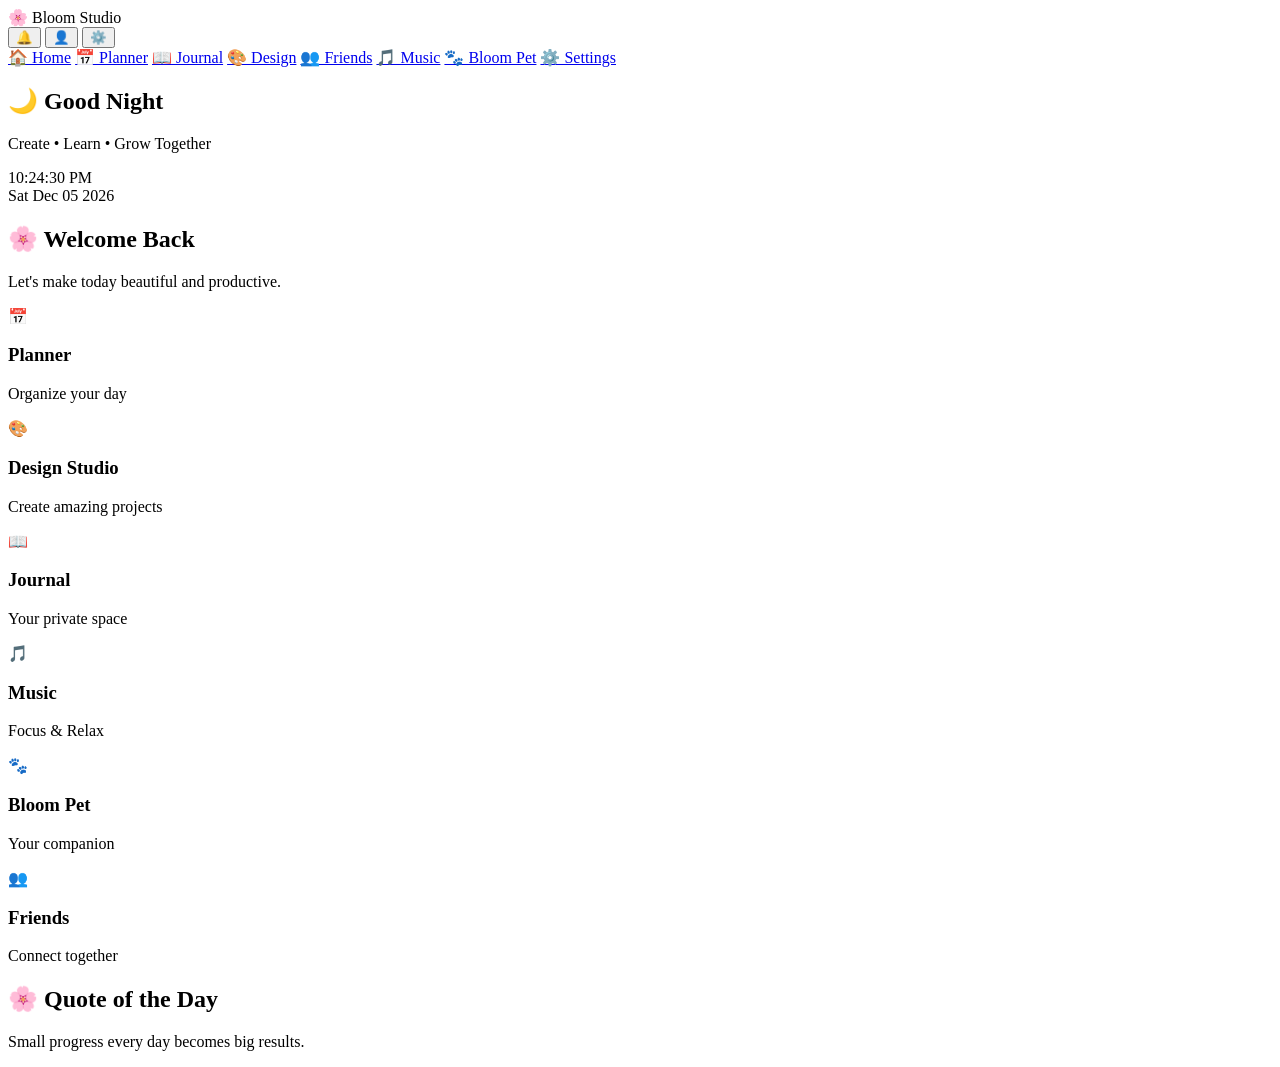
==== index.html @ 95ce4cba "modification" ====
<!DOCTYPE html>
<html lang="en">

<head>

    <meta charset="UTF-8">

    <meta name="viewport" content="width=device-width, initial-scale=1.0">

    <title>Bloom Studio</title>

    <link rel="stylesheet" href="css/style.css">

</head>

<body>

<header class="topbar">

    <div class="logo">
        🌸 Bloom Studio
    </div>

    <div class="top-icons">

        <button>🔔</button>

        <button>👤</button>

        <button>⚙️</button>

    </div>

</header>

<div class="app-layout">

    <aside class="sidebar">

        <a href="index.html">🏠 Home</a>
        <a href="planner.html">📅 Planner</a>
        <a href="journal.html">📖 Journal</a>
        <a href="design.html">🎨 Design</a>
        <a href="friends.html">👥 Friends</a>
        <a href="music.html">🎵 Music</a>
        <a href="pets.html">🐾 Bloom Pet</a>
        <a href="settings.html">⚙️ Settings</a>

    </aside>

    <main class="content">

        <section class="hero">

            <h1 id="greeting">Good Morning 🌸</h1>

            <p>Create • Learn • Grow Together</p>

            <div id="clock"></div>

            <div id="date"></div>

        </section>

        <section class="welcome">

            <h2>🌸 Welcome Back</h2>

            <p>Let's make today beautiful and productive.</p>

        </section>

        <section class="dashboard">

            <div class="card" onclick="location.href='planner.html'">
                <div class="icon">📅</div>
                <h3>Planner</h3>
                <p>Organize your day</p>
            </div>

            <div class="card" onclick="location.href='design.html'">
                <div class="icon">🎨</div>
                <h3>Design Studio</h3>
                <p>Create amazing projects</p>
            </div>

            <div class="card" onclick="location.href='journal.html'">
                <div class="icon">📖</div>
                <h3>Journal</h3>
                <p>Your private space</p>
            </div>

            <div class="card" onclick="location.href='music.html'">
                <div class="icon">🎵</div>
                <h3>Music</h3>
                <p>Focus & Relax</p>
            </div>

            <div class="card" onclick="location.href='pets.html'">
                <div class="icon">🐾</div>
                <h3>Bloom Pet</h3>
                <p>Your companion</p>
            </div>

            <div class="card" onclick="location.href='friends.html'">
                <div class="icon">👥</div>
                <h3>Friends</h3>
                <p>Connect together</p>
            </div>

        </section>

        <section class="quote">

            <h2>🌸 Quote of the Day</h2>

            <p id="quote">
                Small progress every day becomes big results.
            </p>

        </section>

    </main>

</div>

<script src="js/app.js"></script>

</body>

</html>
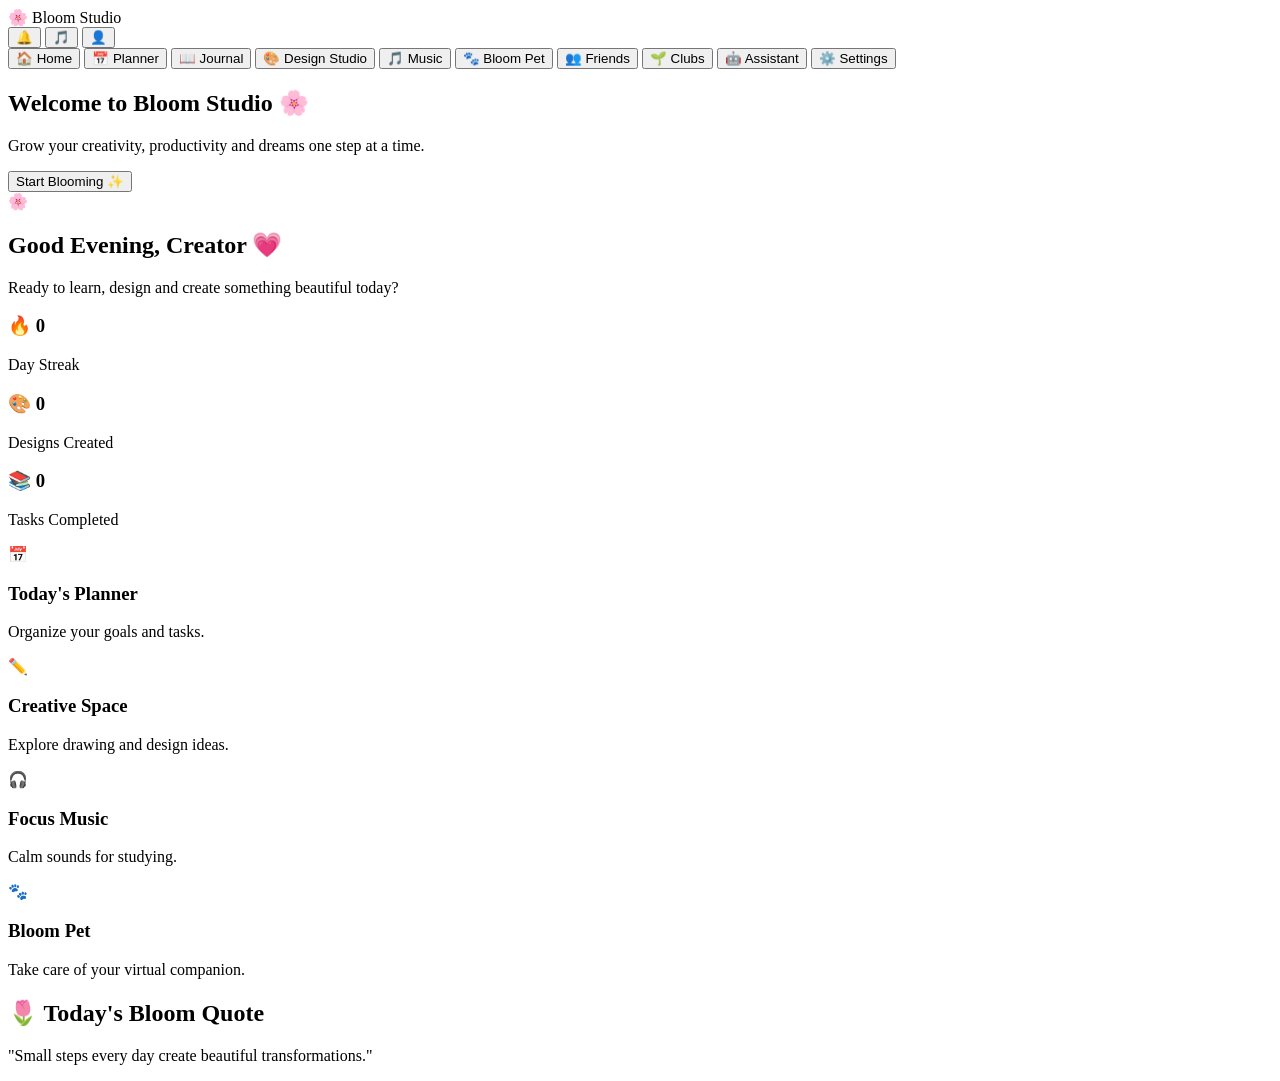
==== commit dedd2147: "restart" ====
--- a/index.html
+++ b/index.html
@@ -1,131 +1,373 @@
-<!DOCTYPE html>
-<html lang="en">
-
-<head>
-
-    <meta charset="UTF-8">
-
-    <meta name="viewport" content="width=device-width, initial-scale=1.0">
-
-    <title>Bloom Studio</title>
-
-    <link rel="stylesheet" href="css/style.css">
-
-</head>
-
-<body>
-
-<header class="topbar">
-
-    <div class="logo">
-        🌸 Bloom Studio
-    </div>
-
-    <div class="top-icons">
-
-        <button>🔔</button>
-
-        <button>👤</button>
-
-        <button>⚙️</button>
-
-    </div>
-
-</header>
-
-<div class="app-layout">
-
-    <aside class="sidebar">
-
-        <a href="index.html">🏠 Home</a>
-        <a href="planner.html">📅 Planner</a>
-        <a href="journal.html">📖 Journal</a>
-        <a href="design.html">🎨 Design</a>
-        <a href="friends.html">👥 Friends</a>
-        <a href="music.html">🎵 Music</a>
-        <a href="pets.html">🐾 Bloom Pet</a>
-        <a href="settings.html">⚙️ Settings</a>
-
-    </aside>
-
-    <main class="content">
-
-        <section class="hero">
-
-            <h1 id="greeting">Good Morning 🌸</h1>
-
-            <p>Create • Learn • Grow Together</p>
-
-            <div id="clock"></div>
-
-            <div id="date"></div>
-
-        </section>
-
-        <section class="welcome">
-
-            <h2>🌸 Welcome Back</h2>
-
-            <p>Let's make today beautiful and productive.</p>
-
-        </section>
-
-        <section class="dashboard">
-
-            <div class="card" onclick="location.href='planner.html'">
-                <div class="icon">📅</div>
-                <h3>Planner</h3>
-                <p>Organize your day</p>
-            </div>
-
-            <div class="card" onclick="location.href='design.html'">
-                <div class="icon">🎨</div>
-                <h3>Design Studio</h3>
-                <p>Create amazing projects</p>
-            </div>
-
-            <div class="card" onclick="location.href='journal.html'">
-                <div class="icon">📖</div>
-                <h3>Journal</h3>
-                <p>Your private space</p>
-            </div>
-
-            <div class="card" onclick="location.href='music.html'">
-                <div class="icon">🎵</div>
-                <h3>Music</h3>
-                <p>Focus & Relax</p>
-            </div>
-
-            <div class="card" onclick="location.href='pets.html'">
-                <div class="icon">🐾</div>
-                <h3>Bloom Pet</h3>
-                <p>Your companion</p>
-            </div>
-
-            <div class="card" onclick="location.href='friends.html'">
-                <div class="icon">👥</div>
-                <h3>Friends</h3>
-                <p>Connect together</p>
-            </div>
-
-        </section>
-
-        <section class="quote">
-
-            <h2>🌸 Quote of the Day</h2>
-
-            <p id="quote">
-                Small progress every day becomes big results.
-            </p>
-
-        </section>
-
-    </main>
-
-</div>
-
-<script src="js/app.js"></script>
-
-</body>
-
-</html>+<!DOCTYPE html>
+<html lang="en">
+
+<head>
+
+    <meta charset="UTF-8">
+
+    <meta name="viewport" content="width=device-width, initial-scale=1.0">
+
+    <title>🌸 Bloom Studio</title>
+
+    <link rel="stylesheet" href="style.css">
+
+</head>
+
+
+<body>
+
+
+<!-- =========================
+     TOP NAVIGATION
+========================= -->
+
+<header class="topbar">
+
+    <div class="logo">
+        🌸 Bloom Studio
+    </div>
+
+
+    <div class="top-actions">
+
+        <button>
+            🔔
+        </button>
+
+        <button>
+            🎵
+        </button>
+
+        <button>
+            👤
+        </button>
+
+    </div>
+
+</header>
+
+
+
+
+
+<!-- =========================
+     SIDEBAR
+========================= -->
+
+
+<aside class="sidebar">
+
+
+    <nav>
+
+
+        <button class="nav-item active">
+            🏠 Home
+        </button>
+
+
+        <button class="nav-item">
+            📅 Planner
+        </button>
+
+
+        <button class="nav-item">
+            📖 Journal
+        </button>
+
+
+        <button class="nav-item">
+            🎨 Design Studio
+        </button>
+
+
+        <button class="nav-item">
+            🎵 Music
+        </button>
+
+
+        <button class="nav-item">
+            🐾 Bloom Pet
+        </button>
+
+
+        <button class="nav-item">
+            👥 Friends
+        </button>
+
+
+        <button class="nav-item">
+            🌱 Clubs
+        </button>
+
+
+        <button class="nav-item">
+            🤖 Assistant
+        </button>
+
+
+        <button class="nav-item">
+            ⚙️ Settings
+        </button>
+
+
+    </nav>
+
+
+</aside>
+
+
+
+
+
+
+
+<!-- =========================
+     MAIN CONTENT
+========================= -->
+
+
+<main class="main-content">
+
+
+
+
+
+<!-- =========================
+     HOME HERO
+========================= -->
+
+
+<section id="home" class="hero">
+
+
+    <div class="hero-text">
+
+
+        <h1>
+            Welcome to Bloom Studio 🌸
+        </h1>
+
+
+        <p>
+            Grow your creativity, productivity and dreams
+            one step at a time.
+        </p>
+
+
+        <button class="primary-btn">
+            Start Blooming ✨
+        </button>
+
+
+    </div>
+
+
+
+    <div class="hero-image">
+
+        🌸
+
+    </div>
+
+
+
+</section>
+
+
+
+
+
+
+
+
+<!-- =========================
+     WELCOME CARD
+========================= -->
+
+
+<section class="welcome-card">
+
+
+    <h2>
+        Good Evening, Creator 💗
+    </h2>
+
+
+    <p>
+        Ready to learn, design and create something beautiful today?
+    </p>
+
+
+    <div class="stats">
+
+
+        <div class="stat-card">
+
+            <h3>
+                🔥 0
+            </h3>
+
+            <p>
+                Day Streak
+            </p>
+
+        </div>
+
+
+
+        <div class="stat-card">
+
+            <h3>
+                🎨 0
+            </h3>
+
+            <p>
+                Designs Created
+            </p>
+
+        </div>
+
+
+
+        <div class="stat-card">
+
+            <h3>
+                📚 0
+            </h3>
+
+            <p>
+                Tasks Completed
+            </p>
+
+        </div>
+
+
+    </div>
+
+
+</section>
+
+
+
+
+
+
+
+
+<!-- =========================
+     DASHBOARD CARDS
+========================= -->
+
+
+<section class="dashboard">
+
+
+    <div class="dashboard-card">
+
+        <span>
+            📅
+        </span>
+
+        <h3>
+            Today's Planner
+        </h3>
+
+        <p>
+            Organize your goals and tasks.
+        </p>
+
+    </div>
+
+
+
+
+
+    <div class="dashboard-card">
+
+        <span>
+            ✏️
+        </span>
+
+        <h3>
+            Creative Space
+        </h3>
+
+        <p>
+            Explore drawing and design ideas.
+        </p>
+
+    </div>
+
+
+
+
+
+
+    <div class="dashboard-card">
+
+        <span>
+            🎧
+        </span>
+
+        <h3>
+            Focus Music
+        </h3>
+
+        <p>
+            Calm sounds for studying.
+        </p>
+
+    </div>
+
+
+
+
+
+
+    <div class="dashboard-card">
+
+        <span>
+            🐾
+        </span>
+
+        <h3>
+            Bloom Pet
+        </h3>
+
+        <p>
+            Take care of your virtual companion.
+        </p>
+
+    </div>
+
+
+
+</section>
+
+
+
+
+
+
+
+
+<!-- =========================
+     QUOTE SECTION
+========================= -->
+
+
+<section class="quote-box">
+
+
+    <h2>
+        🌷 Today's Bloom Quote
+    </h2>
+
+
+    <p>
+        "Small steps every day create beautiful transformations."
+    </p>
+
+
+</section>
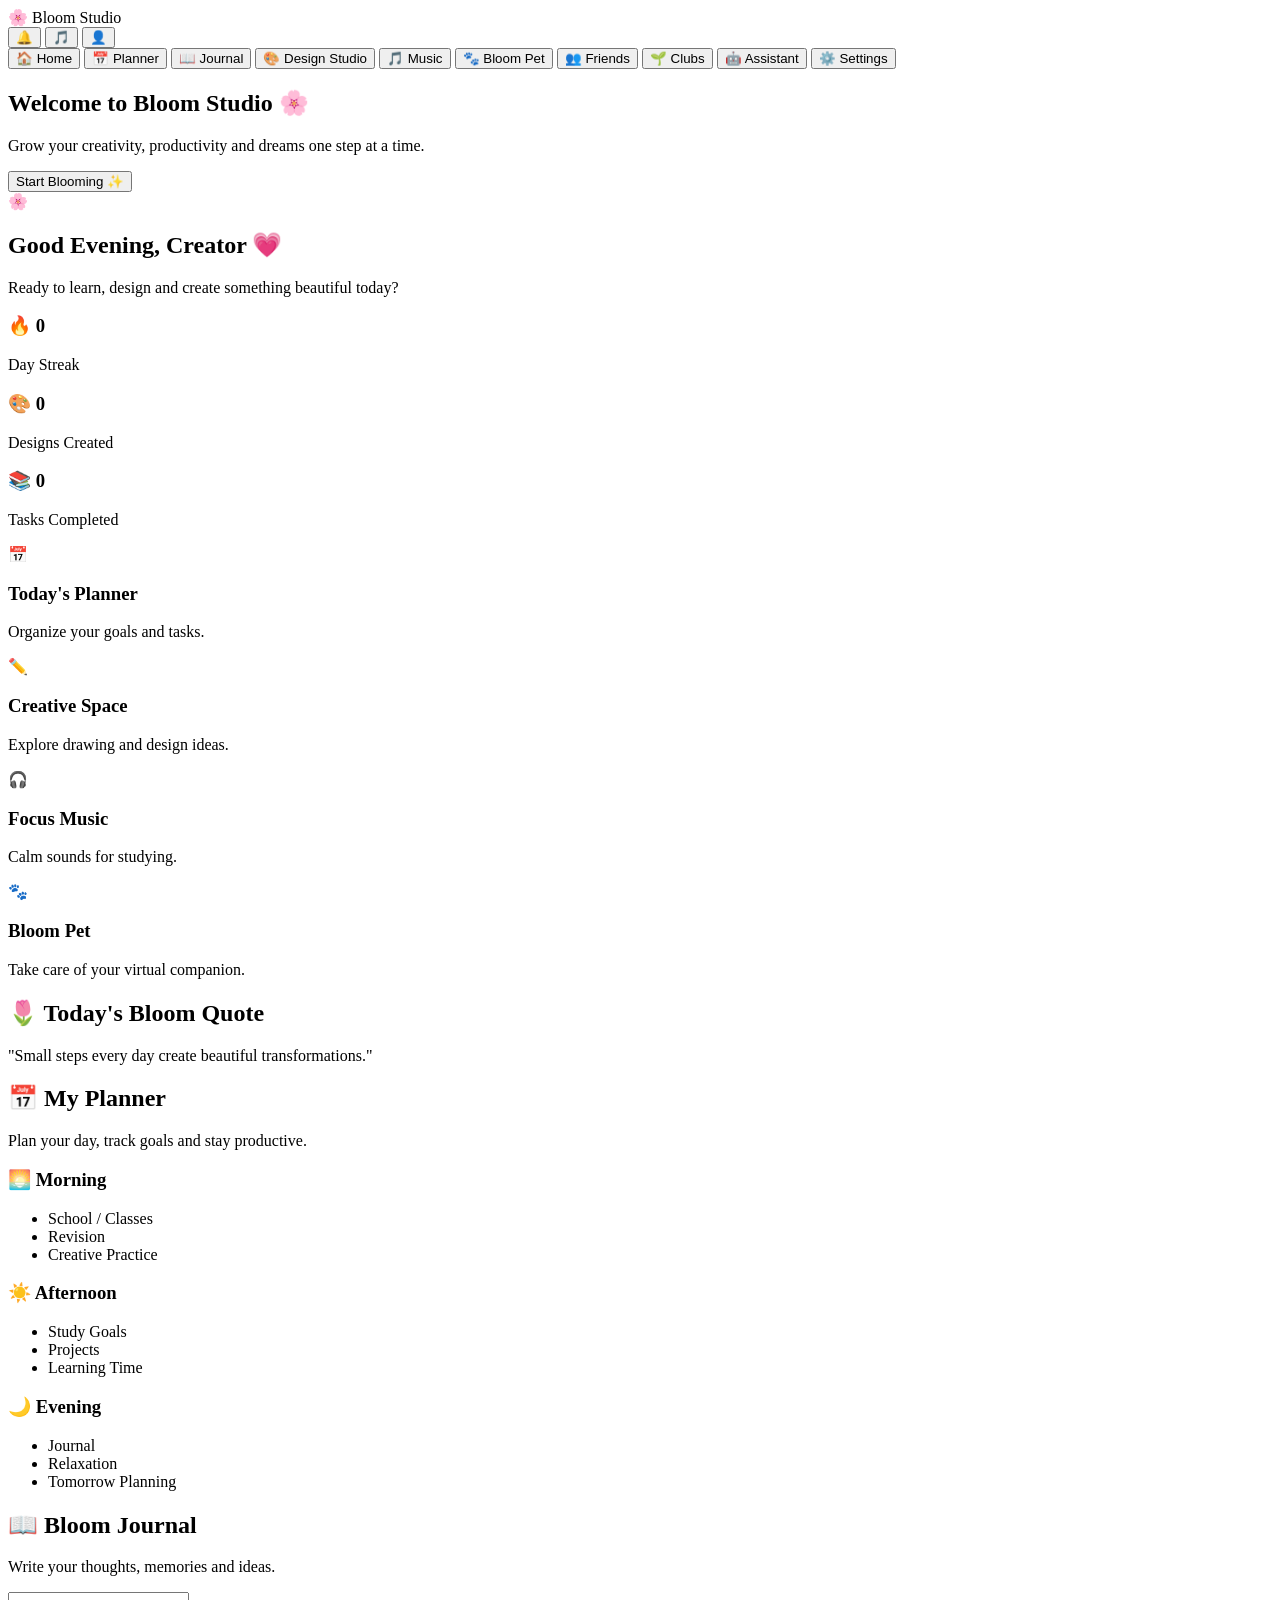
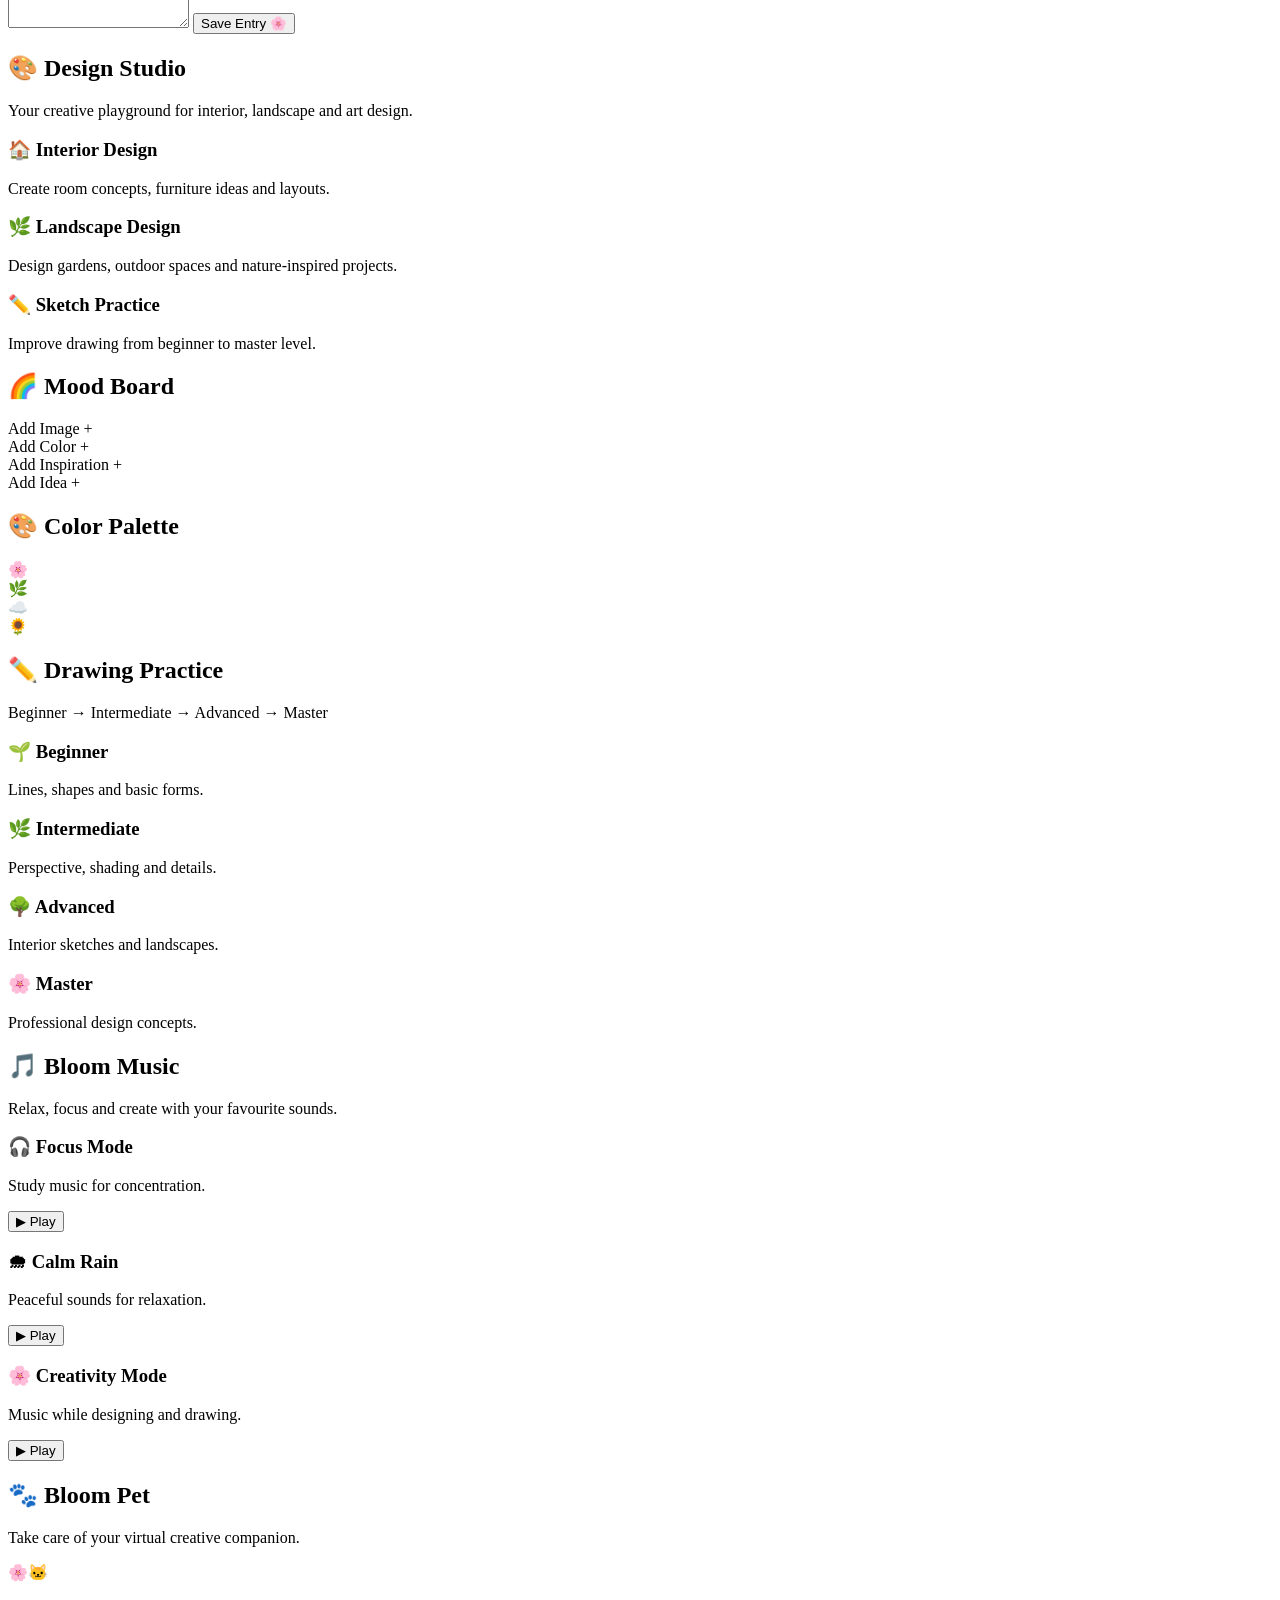
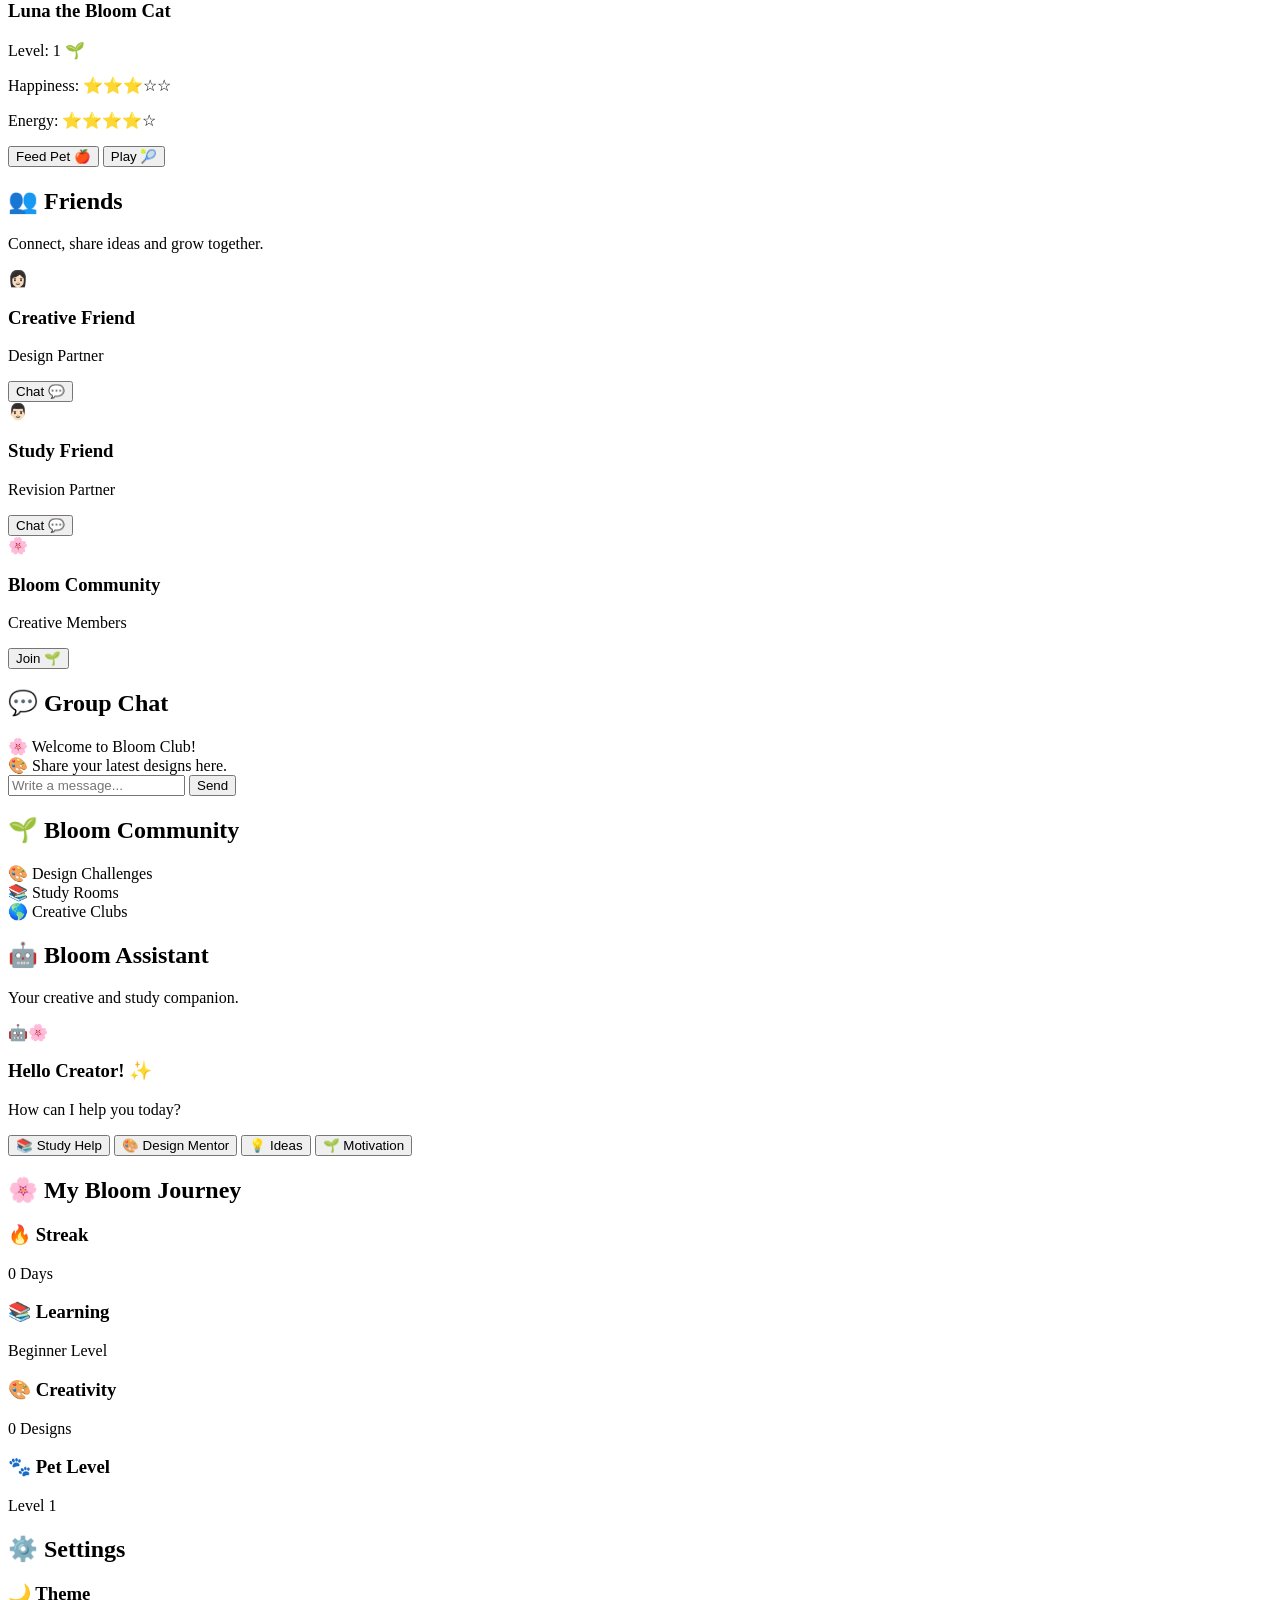
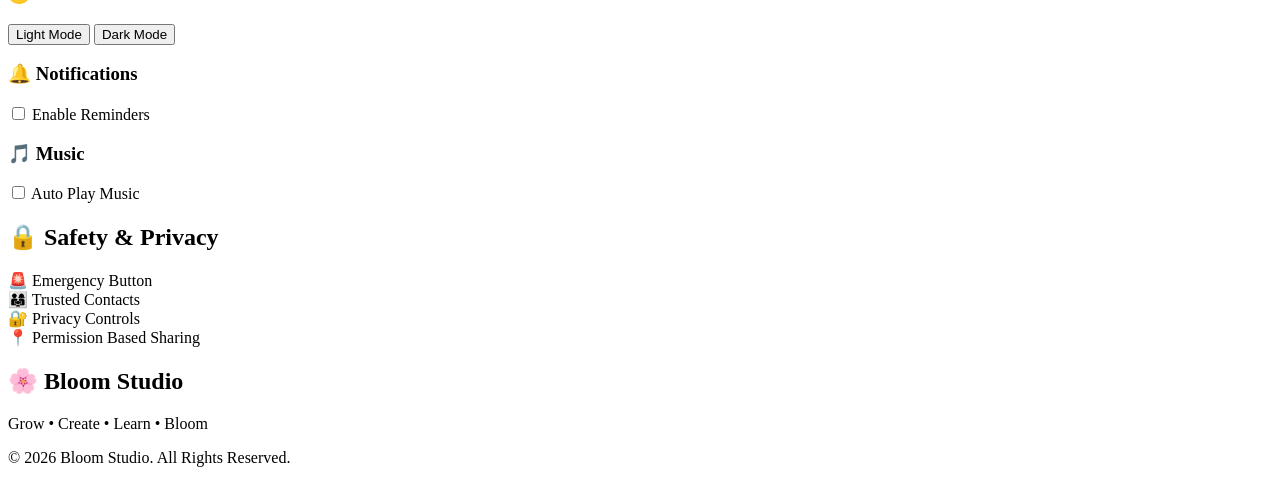
==== commit 1a9de63d: "index" ====
--- a/index.html
+++ b/index.html
@@ -370,4 +370,1260 @@
     </p>
 
 
-</section>+</section>
+
+<!-- =========================
+     PLANNER SECTION
+========================= -->
+
+<section id="planner" class="feature-section">
+
+
+    <h2>
+        📅 My Planner
+    </h2>
+
+
+    <p>
+        Plan your day, track goals and stay productive.
+    </p>
+
+
+
+    <div class="planner-box">
+
+
+        <div class="task-card">
+
+            <h3>
+                🌅 Morning
+            </h3>
+
+            <ul>
+
+                <li>School / Classes</li>
+
+                <li>Revision</li>
+
+                <li>Creative Practice</li>
+
+            </ul>
+
+        </div>
+
+
+
+
+        <div class="task-card">
+
+            <h3>
+                ☀️ Afternoon
+            </h3>
+
+            <ul>
+
+                <li>Study Goals</li>
+
+                <li>Projects</li>
+
+                <li>Learning Time</li>
+
+            </ul>
+
+        </div>
+
+
+
+
+        <div class="task-card">
+
+            <h3>
+                🌙 Evening
+            </h3>
+
+            <ul>
+
+                <li>Journal</li>
+
+                <li>Relaxation</li>
+
+                <li>Tomorrow Planning</li>
+
+            </ul>
+
+        </div>
+
+
+    </div>
+
+
+</section>
+
+
+
+
+
+
+
+
+<!-- =========================
+     JOURNAL SECTION
+========================= -->
+
+
+<section id="journal" class="feature-section">
+
+
+    <h2>
+        📖 Bloom Journal
+    </h2>
+
+
+    <p>
+        Write your thoughts, memories and ideas.
+    </p>
+
+
+
+    <div class="journal-container">
+
+
+        <textarea 
+        placeholder="Dear Bloom Journal... ✨
+Write your thoughts here">
+        </textarea>
+
+
+
+        <button class="primary-btn">
+
+            Save Entry 🌸
+
+        </button>
+
+
+    </div>
+
+
+
+</section>
+
+
+
+
+
+
+
+
+
+<!-- =========================
+     DESIGN STUDIO SECTION
+========================= -->
+
+
+<section id="design-studio" class="feature-section">
+
+
+    <h2>
+        🎨 Design Studio
+    </h2>
+
+
+    <p>
+        Your creative playground for interior,
+        landscape and art design.
+    </p>
+
+
+
+
+
+    <div class="design-tools">
+
+
+
+        <div class="design-card">
+
+
+            <h3>
+                🏠 Interior Design
+            </h3>
+
+
+            <p>
+                Create room concepts,
+                furniture ideas and layouts.
+            </p>
+
+
+        </div>
+
+
+
+
+
+        <div class="design-card">
+
+
+            <h3>
+                🌿 Landscape Design
+            </h3>
+
+
+            <p>
+                Design gardens, outdoor spaces
+                and nature-inspired projects.
+            </p>
+
+
+        </div>
+
+
+
+
+
+        <div class="design-card">
+
+
+            <h3>
+                ✏️ Sketch Practice
+            </h3>
+
+
+            <p>
+                Improve drawing from beginner
+                to master level.
+            </p>
+
+
+        </div>
+
+
+    </div>
+
+
+
+
+</section>
+
+
+
+
+
+
+
+
+
+<!-- =========================
+     MOOD BOARD
+========================= -->
+
+
+<section class="mood-board">
+
+
+    <h2>
+        🌈 Mood Board
+    </h2>
+
+
+
+    <div class="board-grid">
+
+
+        <div class="board-item">
+            Add Image +
+        </div>
+
+
+        <div class="board-item">
+            Add Color +
+        </div>
+
+
+        <div class="board-item">
+            Add Inspiration +
+        </div>
+
+
+        <div class="board-item">
+            Add Idea +
+        </div>
+
+
+    </div>
+
+
+
+</section>
+
+
+
+
+
+
+
+
+
+<!-- =========================
+     COLOR PALETTE
+========================= -->
+
+
+<section class="color-section">
+
+
+    <h2>
+        🎨 Color Palette
+    </h2>
+
+
+
+    <div class="colors">
+
+
+        <div class="color-box">
+            🌸
+        </div>
+
+
+        <div class="color-box">
+            🌿
+        </div>
+
+
+        <div class="color-box">
+            ☁️
+        </div>
+
+
+        <div class="color-box">
+            🌻
+        </div>
+
+
+    </div>
+
+
+
+</section>
+
+
+
+
+
+
+
+
+<!-- =========================
+     DRAWING PRACTICE AREA
+========================= -->
+
+
+<section class="drawing-area">
+
+
+    <h2>
+        ✏️ Drawing Practice
+    </h2>
+
+
+    <p>
+        Beginner → Intermediate → Advanced → Master
+    </p>
+
+
+
+
+    <div class="levels">
+
+
+
+        <div class="level-card">
+
+            <h3>
+                🌱 Beginner
+            </h3>
+
+            <p>
+                Lines, shapes and basic forms.
+            </p>
+
+        </div>
+
+
+
+
+        <div class="level-card">
+
+            <h3>
+                🌿 Intermediate
+            </h3>
+
+            <p>
+                Perspective, shading and details.
+            </p>
+
+        </div>
+
+
+
+
+
+        <div class="level-card">
+
+            <h3>
+                🌳 Advanced
+            </h3>
+
+            <p>
+                Interior sketches and landscapes.
+            </p>
+
+        </div>
+
+
+
+
+        <div class="level-card">
+
+            <h3>
+                🌸 Master
+            </h3>
+
+            <p>
+                Professional design concepts.
+            </p>
+
+        </div>
+
+
+
+    </div>
+
+
+
+</section>
+
+<!-- =========================
+     MUSIC SECTION
+========================= -->
+
+
+<section id="music" class="feature-section">
+
+
+    <h2>
+        🎵 Bloom Music
+    </h2>
+
+
+    <p>
+        Relax, focus and create with your favourite sounds.
+    </p>
+
+
+
+    <div class="music-container">
+
+
+
+        <div class="music-card">
+
+
+            <h3>
+                🎧 Focus Mode
+            </h3>
+
+
+            <p>
+                Study music for concentration.
+            </p>
+
+
+            <button class="music-btn">
+                ▶ Play
+            </button>
+
+
+        </div>
+
+
+
+
+
+        <div class="music-card">
+
+
+            <h3>
+                🌧 Calm Rain
+            </h3>
+
+
+            <p>
+                Peaceful sounds for relaxation.
+            </p>
+
+
+            <button class="music-btn">
+                ▶ Play
+            </button>
+
+
+        </div>
+
+
+
+
+
+        <div class="music-card">
+
+
+            <h3>
+                🌸 Creativity Mode
+            </h3>
+
+
+            <p>
+                Music while designing and drawing.
+            </p>
+
+
+            <button class="music-btn">
+                ▶ Play
+            </button>
+
+
+        </div>
+
+
+
+    </div>
+
+
+
+</section>
+
+
+
+
+
+
+
+
+
+<!-- =========================
+     BLOOM PET SECTION
+========================= -->
+
+
+<section id="bloom-pet" class="feature-section">
+
+
+    <h2>
+        🐾 Bloom Pet
+    </h2>
+
+
+    <p>
+        Take care of your virtual creative companion.
+    </p>
+
+
+
+
+    <div class="pet-container">
+
+
+
+        <div class="pet-avatar">
+
+            🌸🐱
+
+        </div>
+
+
+
+
+        <div class="pet-info">
+
+
+            <h3>
+                Luna the Bloom Cat
+            </h3>
+
+
+            <p>
+                Level: 1 🌱
+            </p>
+
+
+            <p>
+                Happiness: ⭐⭐⭐☆☆
+            </p>
+
+
+            <p>
+                Energy: ⭐⭐⭐⭐☆
+            </p>
+
+
+
+            <button class="primary-btn">
+
+                Feed Pet 🍎
+
+            </button>
+
+
+
+            <button class="primary-btn">
+
+                Play 🎾
+
+            </button>
+
+
+        </div>
+
+
+
+    </div>
+
+
+
+</section>
+
+
+
+
+
+
+
+
+
+<!-- =========================
+     FRIENDS SECTION
+========================= -->
+
+
+<section id="friends" class="feature-section">
+
+
+    <h2>
+        👥 Friends
+    </h2>
+
+
+    <p>
+        Connect, share ideas and grow together.
+    </p>
+
+
+
+
+    <div class="friends-grid">
+
+
+
+        <div class="friend-card">
+
+
+            <div class="friend-icon">
+                👩🏻
+            </div>
+
+
+            <h3>
+                Creative Friend
+            </h3>
+
+
+            <p>
+                Design Partner
+            </p>
+
+
+            <button>
+                Chat 💬
+            </button>
+
+
+        </div>
+
+
+
+
+
+        <div class="friend-card">
+
+
+            <div class="friend-icon">
+                👨🏻
+            </div>
+
+
+            <h3>
+                Study Friend
+            </h3>
+
+
+            <p>
+                Revision Partner
+            </p>
+
+
+            <button>
+                Chat 💬
+            </button>
+
+
+        </div>
+
+
+
+
+
+        <div class="friend-card">
+
+
+            <div class="friend-icon">
+                🌸
+            </div>
+
+
+            <h3>
+                Bloom Community
+            </h3>
+
+
+            <p>
+                Creative Members
+            </p>
+
+
+            <button>
+                Join 🌱
+            </button>
+
+
+        </div>
+
+
+
+    </div>
+
+
+
+</section>
+
+
+
+
+
+
+
+
+
+<!-- =========================
+     GROUP CHAT SECTION
+========================= -->
+
+
+<section class="chat-section">
+
+
+    <h2>
+        💬 Group Chat
+    </h2>
+
+
+
+    <div class="chat-box">
+
+
+        <div class="message">
+
+            🌸 Welcome to Bloom Club!
+
+        </div>
+
+
+
+        <div class="message">
+
+            🎨 Share your latest designs here.
+
+        </div>
+
+
+
+        <input 
+        type="text"
+        placeholder="Write a message...">
+
+
+        <button>
+            Send
+        </button>
+
+
+
+    </div>
+
+
+
+</section>
+
+
+
+
+
+
+
+
+
+<!-- =========================
+     COMMUNITY SECTION
+========================= -->
+
+
+<section class="community-section">
+
+
+    <h2>
+        🌱 Bloom Community
+    </h2>
+
+
+
+    <div class="community-cards">
+
+
+        <div>
+
+            🎨 Design Challenges
+
+        </div>
+
+
+
+        <div>
+
+            📚 Study Rooms
+
+        </div>
+
+
+
+        <div>
+
+            🌎 Creative Clubs
+
+        </div>
+
+
+
+    </div>
+
+
+
+</section>
+
+<!-- =========================
+     BLOOM ASSISTANT SECTION
+========================= -->
+
+
+<section id="assistant" class="feature-section">
+
+
+    <h2>
+        🤖 Bloom Assistant
+    </h2>
+
+
+    <p>
+        Your creative and study companion.
+    </p>
+
+
+
+
+    <div class="assistant-box">
+
+
+        <div class="assistant-avatar">
+
+            🤖🌸
+
+        </div>
+
+
+
+        <div class="assistant-content">
+
+
+            <h3>
+                Hello Creator! ✨
+            </h3>
+
+
+            <p>
+                How can I help you today?
+            </p>
+
+
+
+            <div class="assistant-options">
+
+
+                <button>
+                    📚 Study Help
+                </button>
+
+
+                <button>
+                    🎨 Design Mentor
+                </button>
+
+
+                <button>
+                    💡 Ideas
+                </button>
+
+
+                <button>
+                    🌱 Motivation
+                </button>
+
+
+
+            </div>
+
+
+        </div>
+
+
+    </div>
+
+
+</section>
+
+
+
+
+
+
+
+
+
+<!-- =========================
+     BLOOM JOURNEY
+========================= -->
+
+
+<section class="journey-section">
+
+
+    <h2>
+        🌸 My Bloom Journey
+    </h2>
+
+
+
+    <div class="journey-cards">
+
+
+
+        <div class="journey-card">
+
+
+            <h3>
+                🔥 Streak
+            </h3>
+
+
+            <p>
+                0 Days
+            </p>
+
+
+        </div>
+
+
+
+
+
+        <div class="journey-card">
+
+
+            <h3>
+                📚 Learning
+            </h3>
+
+
+            <p>
+                Beginner Level
+            </p>
+
+
+        </div>
+
+
+
+
+
+        <div class="journey-card">
+
+
+            <h3>
+                🎨 Creativity
+            </h3>
+
+
+            <p>
+                0 Designs
+            </p>
+
+
+        </div>
+
+
+
+
+
+        <div class="journey-card">
+
+
+            <h3>
+                🐾 Pet Level
+            </h3>
+
+
+            <p>
+                Level 1
+            </p>
+
+
+        </div>
+
+
+    </div>
+
+
+
+</section>
+
+
+
+
+
+
+
+
+
+<!-- =========================
+     SETTINGS SECTION
+========================= -->
+
+
+<section id="settings" class="feature-section">
+
+
+    <h2>
+        ⚙️ Settings
+    </h2>
+
+
+
+
+    <div class="settings-box">
+
+
+
+        <div class="setting-item">
+
+
+            <h3>
+                🌙 Theme
+            </h3>
+
+
+            <button>
+                Light Mode
+            </button>
+
+
+            <button>
+                Dark Mode
+            </button>
+
+
+        </div>
+
+
+
+
+
+
+        <div class="setting-item">
+
+
+            <h3>
+                🔔 Notifications
+            </h3>
+
+
+            <label>
+
+                <input type="checkbox">
+
+                Enable Reminders
+
+            </label>
+
+
+        </div>
+
+
+
+
+
+
+
+        <div class="setting-item">
+
+
+            <h3>
+                🎵 Music
+            </h3>
+
+
+            <label>
+
+                <input type="checkbox">
+
+                Auto Play Music
+
+            </label>
+
+
+        </div>
+
+
+
+    </div>
+
+
+
+</section>
+
+
+
+
+
+
+
+
+
+<!-- =========================
+     SAFETY FEATURES
+========================= -->
+
+
+<section class="safety-section">
+
+
+    <h2>
+        🔒 Safety & Privacy
+    </h2>
+
+
+
+    <div class="safety-cards">
+
+
+        <div>
+
+            🚨 Emergency Button
+
+        </div>
+
+
+        <div>
+
+            👨‍👩‍👧 Trusted Contacts
+
+        </div>
+
+
+        <div>
+
+            🔐 Privacy Controls
+
+        </div>
+
+
+        <div>
+
+            📍 Permission Based Sharing
+
+        </div>
+
+
+    </div>
+
+
+
+</section>
+
+
+
+
+
+
+
+
+
+<!-- =========================
+     FOOTER
+========================= -->
+
+
+<footer class="footer">
+
+
+    <h2>
+        🌸 Bloom Studio
+    </h2>
+
+
+    <p>
+        Grow • Create • Learn • Bloom
+    </p>
+
+
+    <p>
+        © 2026 Bloom Studio. All Rights Reserved.
+    </p>
+
+
+
+</footer>
+
+
+
+
+
+
+</main>
+
+
+<script src="app.js"></script>
+
+
+</body>
+
+
+</html>
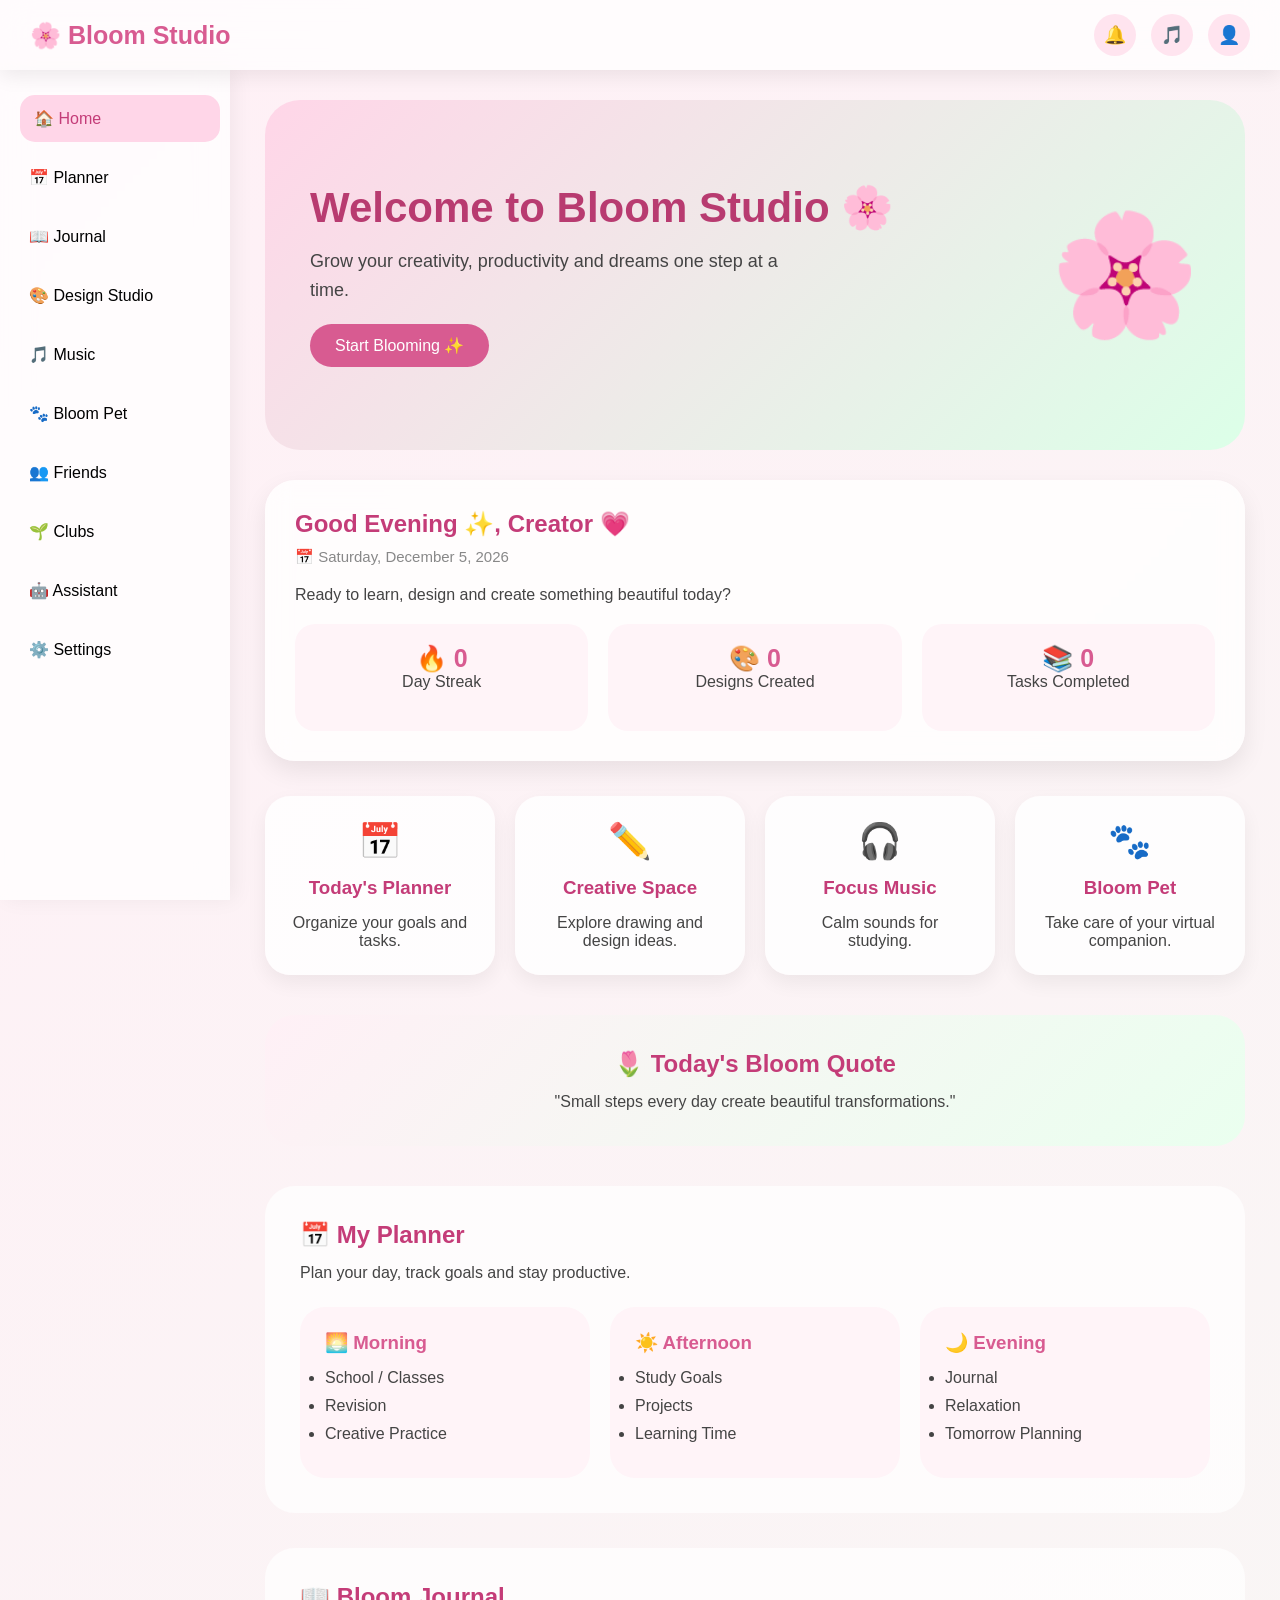
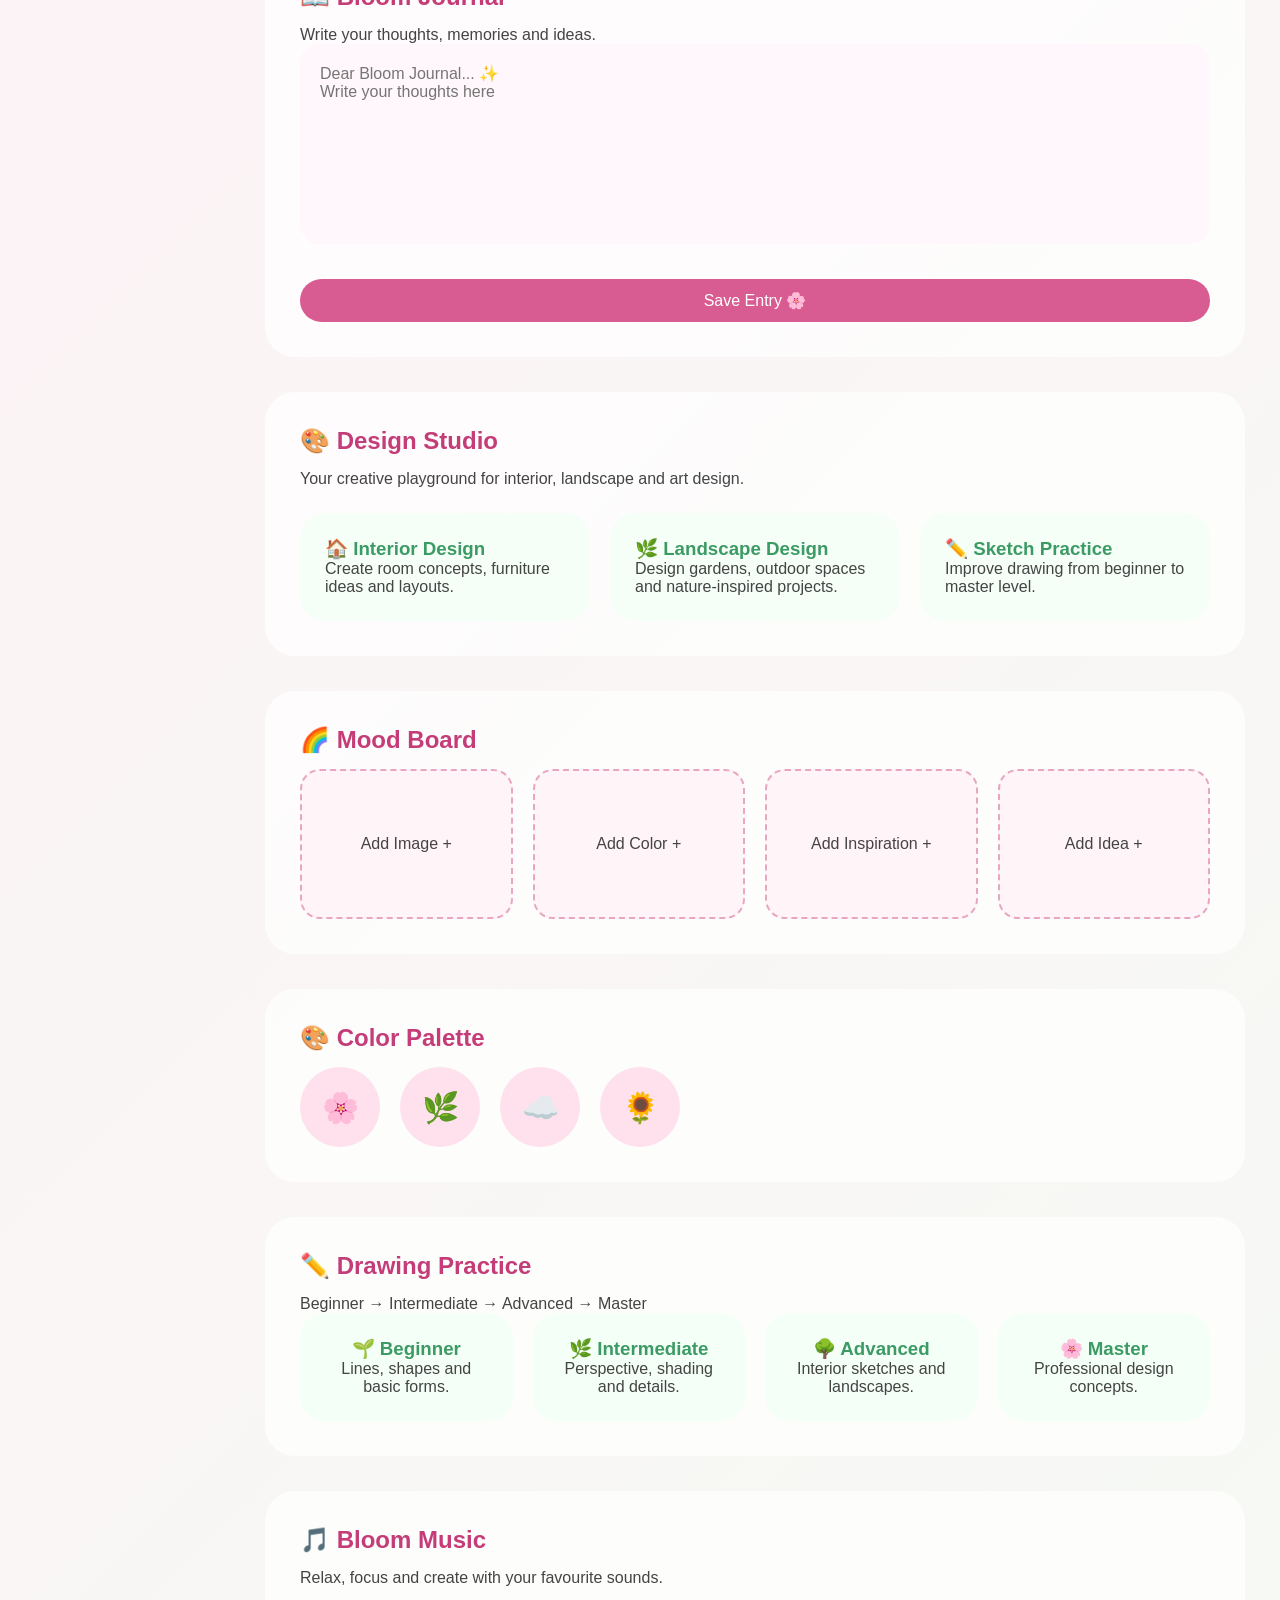
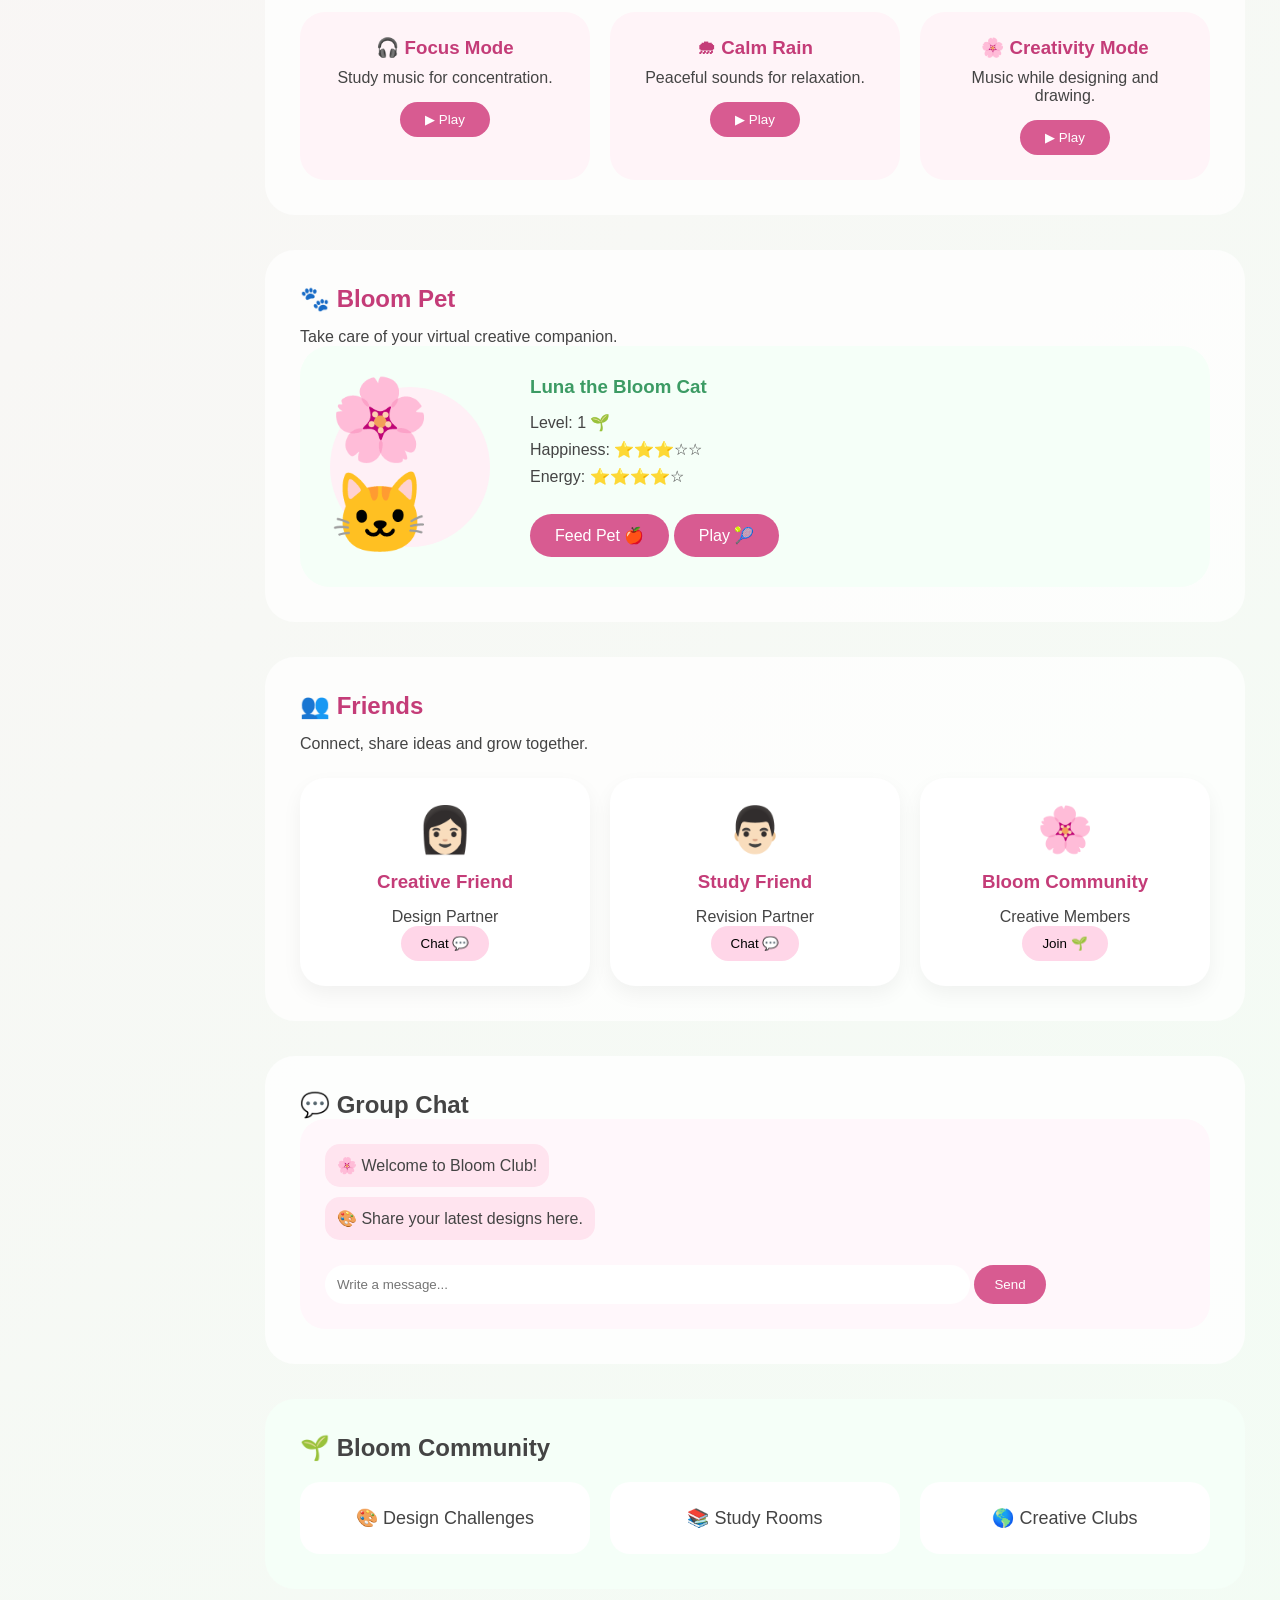
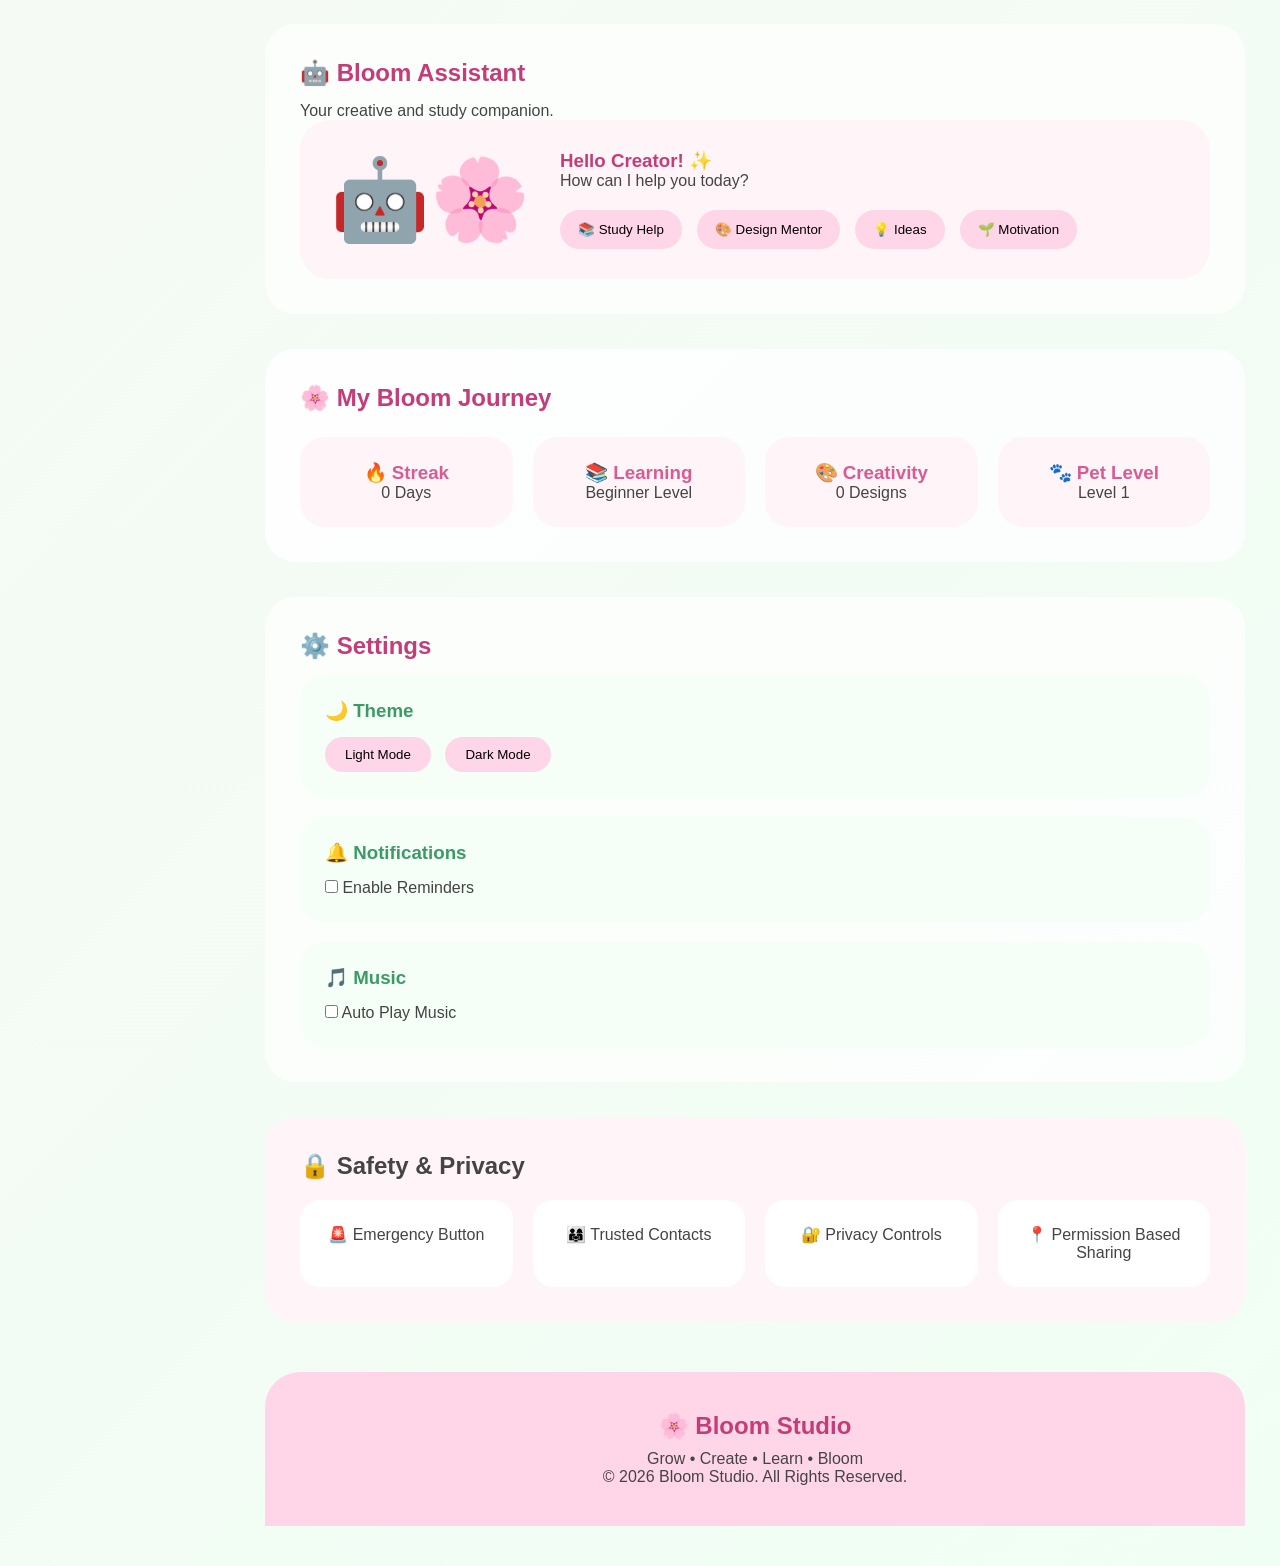
==== commit a5f13bc1: "clock" ====
--- a/index.html
+++ b/index.html
@@ -6,6 +6,8 @@
     <meta charset="UTF-8">
 
     <meta name="viewport" content="width=device-width, initial-scale=1.0">
+
+    <link rel="stylesheet" href="style.css">
 
     <title>🌸 Bloom Studio</title>
 
@@ -189,9 +191,13 @@
 <section class="welcome-card">
 
 
-    <h2>
-        Good Evening, Creator 💗
-    </h2>
+  <h2 id="greeting">
+    Welcome Creator 💗
+</h2>
+
+<p id="today-date">
+    
+</p>
 
 
     <p>
--- a/style.css
+++ b/style.css
@@ -0,0 +1,1751 @@
+/* =========================
+   BLOOM STUDIO STYLE.CSS
+   PART 2A
+========================= */
+
+
+
+/* =========================
+   RESET
+========================= */
+
+* {
+
+    margin: 0;
+    padding: 0;
+    box-sizing: border-box;
+
+    font-family: "Poppins", "Segoe UI", sans-serif;
+
+}
+
+
+
+html {
+
+    scroll-behavior: smooth;
+
+}
+
+
+
+
+body {
+
+    min-height: 100vh;
+
+    background: linear-gradient(
+        135deg,
+        #fff0f6,
+        #f0fff4
+    );
+
+    color: #444;
+
+}
+
+
+
+/* =========================
+   TOP NAVIGATION
+========================= */
+
+
+.topbar {
+
+    position: fixed;
+
+    top: 0;
+
+    left: 0;
+
+    width: 100%;
+
+    height: 70px;
+
+    display: flex;
+
+    justify-content: space-between;
+
+    align-items: center;
+
+    padding: 0 30px;
+
+    background: rgba(255,255,255,0.75);
+
+    backdrop-filter: blur(15px);
+
+    box-shadow: 0 5px 20px rgba(0,0,0,0.08);
+
+    z-index: 1000;
+
+}
+
+
+
+
+.logo {
+
+    font-size: 25px;
+
+    font-weight: 700;
+
+    color: #d85b91;
+
+}
+
+
+
+
+.top-actions {
+
+    display: flex;
+
+    gap: 15px;
+
+}
+
+
+
+.top-actions button {
+
+    border: none;
+
+    background: #ffe4ef;
+
+    padding: 10px;
+
+    border-radius: 50%;
+
+    cursor: pointer;
+
+    font-size: 18px;
+
+    transition: 0.3s;
+
+}
+
+
+
+.top-actions button:hover {
+
+    transform: scale(1.1);
+
+}
+
+
+
+
+
+
+
+
+/* =========================
+   SIDEBAR
+========================= */
+
+
+.sidebar {
+
+    position: fixed;
+
+    top: 70px;
+
+    left: 0;
+
+    width: 230px;
+
+    height: calc(100vh - 70px);
+
+    background: rgba(255,255,255,0.75);
+
+    backdrop-filter: blur(15px);
+
+    padding: 25px 15px;
+
+    box-shadow: 5px 0 20px rgba(0,0,0,0.05);
+
+}
+
+
+
+.sidebar nav {
+
+    display: flex;
+
+    flex-direction: column;
+
+    gap: 12px;
+
+}
+
+
+
+
+
+.nav-item {
+
+    border: none;
+
+    background: transparent;
+
+    padding: 14px;
+
+    text-align: left;
+
+    border-radius: 15px;
+
+    font-size: 16px;
+
+    cursor: pointer;
+
+    transition: 0.3s;
+
+}
+
+
+
+
+.nav-item:hover,
+.nav-item.active {
+
+    background: #ffd6e8;
+
+    color: #c43c78;
+
+    transform: translateX(5px);
+
+}
+
+
+
+
+
+
+
+
+/* =========================
+   MAIN CONTENT
+========================= */
+
+
+.main-content {
+
+    margin-left: 230px;
+
+    padding: 100px 35px 40px;
+
+}
+
+
+
+
+
+
+
+
+/* =========================
+   HERO SECTION
+========================= */
+
+
+.hero {
+
+    min-height: 350px;
+
+    display: flex;
+
+    justify-content: space-between;
+
+    align-items: center;
+
+    padding: 45px;
+
+    border-radius: 35px;
+
+    background: linear-gradient(
+        135deg,
+        #ffd6e8,
+        #dcffe8
+    );
+
+    margin-bottom: 30px;
+
+}
+
+
+
+.hero-text h1 {
+
+    font-size: 42px;
+
+    color: #b83b70;
+
+    margin-bottom: 15px;
+
+}
+
+
+
+
+.hero-text p {
+
+    font-size: 18px;
+
+    max-width: 500px;
+
+    line-height: 1.6;
+
+}
+
+
+
+
+.hero-image {
+
+    font-size: 120px;
+
+    animation: float 3s infinite ease-in-out;
+
+}
+
+
+
+
+
+
+/* =========================
+   BUTTONS
+========================= */
+
+
+.primary-btn {
+
+    margin-top: 20px;
+
+    padding: 12px 25px;
+
+    border: none;
+
+    border-radius: 25px;
+
+    background: #d85b91;
+
+    color: white;
+
+    cursor: pointer;
+
+    font-size: 16px;
+
+    transition: 0.3s;
+
+}
+
+
+
+.primary-btn:hover {
+
+    transform: translateY(-3px);
+
+    box-shadow: 0 10px 20px rgba(216,91,145,0.3);
+
+}
+
+
+
+
+
+
+
+
+/* =========================
+   ANIMATION
+========================= */
+
+
+@keyframes float {
+
+    0%,100% {
+
+        transform: translateY(0);
+
+    }
+
+
+    50% {
+
+        transform: translateY(-15px);
+
+    }
+
+}
+
+/* =========================
+   PART 2B
+   CARDS + CREATIVE SECTIONS
+========================= */
+
+
+
+
+
+/* =========================
+   WELCOME CARD
+========================= */
+
+
+.welcome-card {
+
+    background: rgba(255,255,255,0.8);
+
+    backdrop-filter: blur(12px);
+
+    padding: 30px;
+
+    border-radius: 30px;
+
+    margin-bottom: 35px;
+
+    box-shadow: 0 10px 25px rgba(0,0,0,0.08);
+
+}
+
+
+
+.welcome-card h2 {
+
+    color: #c43c78;
+
+    margin-bottom: 10px;
+
+}
+
+
+
+.welcome-card p {
+
+    margin-bottom: 20px;
+
+}
+
+
+
+
+
+.stats {
+
+    display: grid;
+
+    grid-template-columns: repeat(3,1fr);
+
+    gap: 20px;
+
+}
+
+
+
+.stat-card {
+
+    background: #fff4f8;
+
+    padding: 20px;
+
+    text-align: center;
+
+    border-radius: 20px;
+
+    transition: .3s;
+
+}
+
+
+
+.stat-card:hover {
+
+    transform: translateY(-5px);
+
+}
+
+
+
+
+
+.stat-card h3 {
+
+    font-size: 25px;
+
+    color: #d85b91;
+
+}
+
+
+
+
+
+/* =========================
+   DASHBOARD CARDS
+========================= */
+
+
+.dashboard {
+
+    display: grid;
+
+    grid-template-columns: repeat(4,1fr);
+
+    gap: 20px;
+
+    margin-bottom: 40px;
+
+}
+
+
+
+
+.dashboard-card {
+
+    background: rgba(255,255,255,.85);
+
+    padding: 25px;
+
+    border-radius: 25px;
+
+    text-align: center;
+
+    box-shadow: 0 8px 20px rgba(0,0,0,.06);
+
+    transition: .3s;
+
+}
+
+
+
+.dashboard-card:hover {
+
+    transform: translateY(-8px);
+
+}
+
+
+
+.dashboard-card span {
+
+    font-size: 35px;
+
+}
+
+
+
+.dashboard-card h3 {
+
+    margin: 15px 0;
+
+    color:#c43c78;
+
+}
+
+
+
+
+
+
+
+/* =========================
+   QUOTE BOX
+========================= */
+
+
+.quote-box {
+
+    background: linear-gradient(
+        135deg,
+        #fff0f6,
+        #eaffef
+    );
+
+    padding:35px;
+
+    border-radius:30px;
+
+    text-align:center;
+
+    margin-bottom:40px;
+
+}
+
+
+
+.quote-box h2 {
+
+    color:#c43c78;
+
+    margin-bottom:15px;
+
+}
+
+
+
+
+
+
+
+
+/* =========================
+   FEATURE SECTIONS
+========================= */
+
+
+.feature-section,
+.mood-board,
+.color-section,
+.drawing-area {
+
+    background:rgba(255,255,255,.75);
+
+    padding:35px;
+
+    border-radius:30px;
+
+    margin-bottom:35px;
+
+}
+
+
+
+.feature-section h2,
+.mood-board h2,
+.color-section h2,
+.drawing-area h2 {
+
+    color:#c43c78;
+
+    margin-bottom:15px;
+
+}
+
+
+
+
+
+
+
+
+/* =========================
+   PLANNER
+========================= */
+
+
+.planner-box {
+
+    display:grid;
+
+    grid-template-columns:repeat(3,1fr);
+
+    gap:20px;
+
+    margin-top:25px;
+
+}
+
+
+
+.task-card {
+
+    background:#fff4f8;
+
+    padding:25px;
+
+    border-radius:25px;
+
+}
+
+
+
+.task-card h3 {
+
+    color:#d85b91;
+
+    margin-bottom:15px;
+
+}
+
+
+
+.task-card li {
+
+    margin:10px 0;
+
+}
+
+
+
+
+
+
+
+
+/* =========================
+   JOURNAL
+========================= */
+
+
+.journal-container {
+
+    display:flex;
+
+    flex-direction:column;
+
+    gap:15px;
+
+}
+
+
+
+.journal-container textarea {
+
+    width:100%;
+
+    height:200px;
+
+    border:none;
+
+    border-radius:20px;
+
+    padding:20px;
+
+    resize:none;
+
+    background:#fff7fb;
+
+    font-size:16px;
+
+}
+
+
+
+
+
+
+
+
+/* =========================
+   DESIGN STUDIO
+========================= */
+
+
+.design-tools {
+
+    display:grid;
+
+    grid-template-columns:repeat(3,1fr);
+
+    gap:20px;
+
+    margin-top:25px;
+
+}
+
+
+
+
+.design-card {
+
+    background:#f5fff8;
+
+    padding:25px;
+
+    border-radius:25px;
+
+    transition:.3s;
+
+}
+
+
+
+.design-card:hover {
+
+    transform:translateY(-6px);
+
+}
+
+
+
+.design-card h3 {
+
+    color:#3c9b64;
+
+}
+
+
+
+
+
+
+
+
+/* =========================
+   MOOD BOARD
+========================= */
+
+
+.board-grid {
+
+    display:grid;
+
+    grid-template-columns:repeat(4,1fr);
+
+    gap:20px;
+
+}
+
+
+
+.board-item {
+
+    height:150px;
+
+    display:flex;
+
+    justify-content:center;
+
+    align-items:center;
+
+    border-radius:20px;
+
+    background:#fff4f8;
+
+    border:2px dashed #e8a6c3;
+
+}
+
+
+
+
+
+
+
+/* =========================
+   COLOR PALETTE
+========================= */
+
+
+.colors {
+
+    display:flex;
+
+    gap:20px;
+
+}
+
+
+
+.color-box {
+
+    height:80px;
+
+    width:80px;
+
+    border-radius:50%;
+
+    display:flex;
+
+    justify-content:center;
+
+    align-items:center;
+
+    background:#ffe0ed;
+
+    font-size:30px;
+
+}
+
+
+
+
+
+
+
+
+/* =========================
+   DRAWING LEVELS
+========================= */
+
+
+.levels {
+
+    display:grid;
+
+    grid-template-columns:repeat(4,1fr);
+
+    gap:20px;
+
+}
+
+
+
+.level-card {
+
+    background:#f4fff7;
+
+    padding:25px;
+
+    border-radius:25px;
+
+    text-align:center;
+
+}
+
+
+
+.level-card h3 {
+
+    color:#3c9b64;
+
+}
+
+/* =========================
+   PART 2C
+   MUSIC + PET + COMMUNITY
+========================= */
+
+
+
+
+
+/* =========================
+   MUSIC SECTION
+========================= */
+
+
+.music-container {
+
+    display:grid;
+
+    grid-template-columns:repeat(3,1fr);
+
+    gap:20px;
+
+    margin-top:25px;
+
+}
+
+
+
+.music-card {
+
+    background:#fff4f8;
+
+    padding:25px;
+
+    border-radius:25px;
+
+    text-align:center;
+
+    transition:.3s;
+
+}
+
+
+
+.music-card:hover {
+
+    transform:translateY(-6px);
+
+}
+
+
+
+.music-card h3 {
+
+    color:#c43c78;
+
+    margin-bottom:10px;
+
+}
+
+
+
+.music-btn {
+
+    margin-top:15px;
+
+    padding:10px 25px;
+
+    border:none;
+
+    border-radius:20px;
+
+    background:#d85b91;
+
+    color:white;
+
+    cursor:pointer;
+
+}
+
+
+
+
+
+
+
+
+/* =========================
+   BLOOM PET
+========================= */
+
+
+.pet-container {
+
+    display:flex;
+
+    align-items:center;
+
+    gap:40px;
+
+    background:#f5fff8;
+
+    padding:30px;
+
+    border-radius:30px;
+
+}
+
+
+
+.pet-avatar {
+
+    height:160px;
+
+    width:160px;
+
+    border-radius:50%;
+
+    background:#fff0f6;
+
+    display:flex;
+
+    justify-content:center;
+
+    align-items:center;
+
+    font-size:80px;
+
+}
+
+
+
+.pet-info h3 {
+
+    color:#3c9b64;
+
+    margin-bottom:15px;
+
+}
+
+
+
+.pet-info p {
+
+    margin:8px 0;
+
+}
+
+
+
+
+
+
+
+
+
+/* =========================
+   FRIENDS SECTION
+========================= */
+
+
+.friends-grid {
+
+    display:grid;
+
+    grid-template-columns:repeat(3,1fr);
+
+    gap:20px;
+
+    margin-top:25px;
+
+}
+
+
+
+.friend-card {
+
+    background:white;
+
+    padding:25px;
+
+    border-radius:25px;
+
+    text-align:center;
+
+    box-shadow:0 8px 20px rgba(0,0,0,.05);
+
+}
+
+
+
+.friend-icon {
+
+    font-size:45px;
+
+}
+
+
+
+.friend-card h3 {
+
+    color:#c43c78;
+
+    margin:15px 0;
+
+}
+
+
+
+.friend-card button {
+
+    border:none;
+
+    padding:10px 20px;
+
+    border-radius:20px;
+
+    background:#ffd6e8;
+
+    cursor:pointer;
+
+}
+
+
+
+
+
+
+
+
+/* =========================
+   CHAT SECTION
+========================= */
+
+
+.chat-section {
+
+    background:rgba(255,255,255,.8);
+
+    padding:35px;
+
+    border-radius:30px;
+
+    margin-bottom:35px;
+
+}
+
+
+
+.chat-box {
+
+    background:#fff7fb;
+
+    padding:25px;
+
+    border-radius:25px;
+
+}
+
+
+
+.message {
+
+    background:#ffe4ef;
+
+    padding:12px;
+
+    border-radius:15px;
+
+    margin-bottom:10px;
+
+    width:max-content;
+
+}
+
+
+
+.chat-box input {
+
+    width:75%;
+
+    padding:12px;
+
+    border:none;
+
+    border-radius:20px;
+
+    margin-top:15px;
+
+}
+
+
+
+.chat-box button {
+
+    padding:12px 20px;
+
+    border:none;
+
+    border-radius:20px;
+
+    background:#d85b91;
+
+    color:white;
+
+}
+
+
+
+
+
+
+
+
+/* =========================
+   COMMUNITY
+========================= */
+
+
+.community-section {
+
+    background:#f5fff8;
+
+    padding:35px;
+
+    border-radius:30px;
+
+    margin-bottom:35px;
+
+}
+
+
+
+.community-cards {
+
+    display:grid;
+
+    grid-template-columns:repeat(3,1fr);
+
+    gap:20px;
+
+    margin-top:20px;
+
+}
+
+
+
+.community-cards div {
+
+    background:white;
+
+    padding:25px;
+
+    text-align:center;
+
+    border-radius:20px;
+
+    font-size:18px;
+
+}
+
+
+
+
+
+
+
+
+/* =========================
+   ASSISTANT
+========================= */
+
+
+.assistant-box {
+
+    display:flex;
+
+    align-items:center;
+
+    gap:30px;
+
+    background:#fff4f8;
+
+    padding:30px;
+
+    border-radius:30px;
+
+}
+
+
+
+.assistant-avatar {
+
+    font-size:80px;
+
+}
+
+
+
+.assistant-content h3 {
+
+    color:#c43c78;
+
+}
+
+
+
+.assistant-options {
+
+    display:flex;
+
+    flex-wrap:wrap;
+
+    gap:15px;
+
+    margin-top:20px;
+
+}
+
+
+
+.assistant-options button {
+
+    border:none;
+
+    background:#ffd6e8;
+
+    padding:12px 18px;
+
+    border-radius:20px;
+
+    cursor:pointer;
+
+}
+
+/* =========================
+   PART 2D
+   FINAL POLISH
+========================= */
+
+
+
+
+
+/* =========================
+   JOURNEY SECTION
+========================= */
+
+
+.journey-section {
+
+    background:rgba(255,255,255,.8);
+
+    padding:35px;
+
+    border-radius:30px;
+
+    margin-bottom:35px;
+
+}
+
+
+
+.journey-section h2 {
+
+    color:#c43c78;
+
+}
+
+
+
+.journey-cards {
+
+    display:grid;
+
+    grid-template-columns:repeat(4,1fr);
+
+    gap:20px;
+
+    margin-top:25px;
+
+}
+
+
+
+.journey-card {
+
+    background:#fff4f8;
+
+    padding:25px;
+
+    border-radius:25px;
+
+    text-align:center;
+
+}
+
+
+
+.journey-card h3 {
+
+    color:#d85b91;
+
+}
+
+
+
+
+
+
+
+
+/* =========================
+   SETTINGS
+========================= */
+
+
+.settings-box {
+
+    display:grid;
+
+    gap:20px;
+
+}
+
+
+
+.setting-item {
+
+    background:#f5fff8;
+
+    padding:25px;
+
+    border-radius:25px;
+
+}
+
+
+
+.setting-item h3 {
+
+    color:#3c9b64;
+
+    margin-bottom:15px;
+
+}
+
+
+
+.setting-item button {
+
+    padding:10px 20px;
+
+    border:none;
+
+    border-radius:20px;
+
+    background:#ffd6e8;
+
+    cursor:pointer;
+
+    margin-right:10px;
+
+}
+
+
+
+
+
+
+
+
+/* =========================
+   SAFETY SECTION
+========================= */
+
+
+.safety-section {
+
+    background:#fff4f8;
+
+    padding:35px;
+
+    border-radius:30px;
+
+    margin-bottom:35px;
+
+}
+
+
+
+.safety-cards {
+
+    display:grid;
+
+    grid-template-columns:repeat(4,1fr);
+
+    gap:20px;
+
+    margin-top:20px;
+
+}
+
+
+
+.safety-cards div {
+
+    background:white;
+
+    padding:25px;
+
+    text-align:center;
+
+    border-radius:20px;
+
+}
+
+
+
+
+
+
+
+
+/* =========================
+   FOOTER
+========================= */
+
+
+.footer {
+
+    text-align:center;
+
+    padding:40px;
+
+    background:#ffd6e8;
+
+    border-radius:35px 35px 0 0;
+
+    margin-top:50px;
+
+}
+
+
+
+.footer h2 {
+
+    color:#c43c78;
+
+    margin-bottom:10px;
+
+}
+
+
+
+
+
+
+
+
+/* =========================
+   EXTRA ANIMATIONS
+========================= */
+
+
+.dashboard-card,
+.design-card,
+.friend-card,
+.music-card,
+.level-card,
+.journey-card {
+
+    animation:fadeUp .6s ease;
+
+}
+
+
+
+@keyframes fadeUp {
+
+    from {
+
+        opacity:0;
+
+        transform:translateY(20px);
+
+    }
+
+
+    to {
+
+        opacity:1;
+
+        transform:translateY(0);
+
+    }
+
+}
+
+
+
+
+
+
+
+
+/* =========================
+   MOBILE RESPONSIVE
+========================= */
+
+
+@media(max-width:900px) {
+
+
+    .sidebar {
+
+        width:80px;
+
+    }
+
+
+    .nav-item {
+
+        font-size:0;
+
+        text-align:center;
+
+    }
+
+
+    .main-content {
+
+        margin-left:80px;
+
+        padding:90px 20px;
+
+    }
+
+
+
+    .hero {
+
+        flex-direction:column;
+
+        text-align:center;
+
+    }
+
+
+
+    .stats,
+    .dashboard,
+    .planner-box,
+    .design-tools,
+    .music-container,
+    .friends-grid,
+    .community-cards,
+    .levels,
+    .journey-cards,
+    .safety-cards {
+
+        grid-template-columns:1fr;
+
+    }
+
+
+
+    .assistant-box,
+    .pet-container {
+
+        flex-direction:column;
+
+        text-align:center;
+
+    }
+
+
+
+}
+
+
+
+
+@media(max-width:600px) {
+
+
+    .topbar {
+
+        padding:0 15px;
+
+    }
+
+
+    .logo {
+
+        font-size:18px;
+
+    }
+
+
+    .main-content {
+
+        margin-left:0;
+
+    }
+
+
+    .sidebar {
+
+        display:none;
+
+    }
+
+
+    .hero-text h1 {
+
+        font-size:30px;
+
+    }
+
+
+}
+
+/* =========================
+   DATE STYLE
+========================= */
+
+
+#today-date{
+
+    color:#888;
+
+    margin-top:10px;
+
+    font-size:15px;
+
+}
+
+
+
+
+section{
+
+    scroll-margin-top:90px;
+
+}
--- a/style.css
+++ b/style.css
@@ -0,0 +1,1751 @@
+/* =========================
+   BLOOM STUDIO STYLE.CSS
+   PART 2A
+========================= */
+
+
+
+/* =========================
+   RESET
+========================= */
+
+* {
+
+    margin: 0;
+    padding: 0;
+    box-sizing: border-box;
+
+    font-family: "Poppins", "Segoe UI", sans-serif;
+
+}
+
+
+
+html {
+
+    scroll-behavior: smooth;
+
+}
+
+
+
+
+body {
+
+    min-height: 100vh;
+
+    background: linear-gradient(
+        135deg,
+        #fff0f6,
+        #f0fff4
+    );
+
+    color: #444;
+
+}
+
+
+
+/* =========================
+   TOP NAVIGATION
+========================= */
+
+
+.topbar {
+
+    position: fixed;
+
+    top: 0;
+
+    left: 0;
+
+    width: 100%;
+
+    height: 70px;
+
+    display: flex;
+
+    justify-content: space-between;
+
+    align-items: center;
+
+    padding: 0 30px;
+
+    background: rgba(255,255,255,0.75);
+
+    backdrop-filter: blur(15px);
+
+    box-shadow: 0 5px 20px rgba(0,0,0,0.08);
+
+    z-index: 1000;
+
+}
+
+
+
+
+.logo {
+
+    font-size: 25px;
+
+    font-weight: 700;
+
+    color: #d85b91;
+
+}
+
+
+
+
+.top-actions {
+
+    display: flex;
+
+    gap: 15px;
+
+}
+
+
+
+.top-actions button {
+
+    border: none;
+
+    background: #ffe4ef;
+
+    padding: 10px;
+
+    border-radius: 50%;
+
+    cursor: pointer;
+
+    font-size: 18px;
+
+    transition: 0.3s;
+
+}
+
+
+
+.top-actions button:hover {
+
+    transform: scale(1.1);
+
+}
+
+
+
+
+
+
+
+
+/* =========================
+   SIDEBAR
+========================= */
+
+
+.sidebar {
+
+    position: fixed;
+
+    top: 70px;
+
+    left: 0;
+
+    width: 230px;
+
+    height: calc(100vh - 70px);
+
+    background: rgba(255,255,255,0.75);
+
+    backdrop-filter: blur(15px);
+
+    padding: 25px 15px;
+
+    box-shadow: 5px 0 20px rgba(0,0,0,0.05);
+
+}
+
+
+
+.sidebar nav {
+
+    display: flex;
+
+    flex-direction: column;
+
+    gap: 12px;
+
+}
+
+
+
+
+
+.nav-item {
+
+    border: none;
+
+    background: transparent;
+
+    padding: 14px;
+
+    text-align: left;
+
+    border-radius: 15px;
+
+    font-size: 16px;
+
+    cursor: pointer;
+
+    transition: 0.3s;
+
+}
+
+
+
+
+.nav-item:hover,
+.nav-item.active {
+
+    background: #ffd6e8;
+
+    color: #c43c78;
+
+    transform: translateX(5px);
+
+}
+
+
+
+
+
+
+
+
+/* =========================
+   MAIN CONTENT
+========================= */
+
+
+.main-content {
+
+    margin-left: 230px;
+
+    padding: 100px 35px 40px;
+
+}
+
+
+
+
+
+
+
+
+/* =========================
+   HERO SECTION
+========================= */
+
+
+.hero {
+
+    min-height: 350px;
+
+    display: flex;
+
+    justify-content: space-between;
+
+    align-items: center;
+
+    padding: 45px;
+
+    border-radius: 35px;
+
+    background: linear-gradient(
+        135deg,
+        #ffd6e8,
+        #dcffe8
+    );
+
+    margin-bottom: 30px;
+
+}
+
+
+
+.hero-text h1 {
+
+    font-size: 42px;
+
+    color: #b83b70;
+
+    margin-bottom: 15px;
+
+}
+
+
+
+
+.hero-text p {
+
+    font-size: 18px;
+
+    max-width: 500px;
+
+    line-height: 1.6;
+
+}
+
+
+
+
+.hero-image {
+
+    font-size: 120px;
+
+    animation: float 3s infinite ease-in-out;
+
+}
+
+
+
+
+
+
+/* =========================
+   BUTTONS
+========================= */
+
+
+.primary-btn {
+
+    margin-top: 20px;
+
+    padding: 12px 25px;
+
+    border: none;
+
+    border-radius: 25px;
+
+    background: #d85b91;
+
+    color: white;
+
+    cursor: pointer;
+
+    font-size: 16px;
+
+    transition: 0.3s;
+
+}
+
+
+
+.primary-btn:hover {
+
+    transform: translateY(-3px);
+
+    box-shadow: 0 10px 20px rgba(216,91,145,0.3);
+
+}
+
+
+
+
+
+
+
+
+/* =========================
+   ANIMATION
+========================= */
+
+
+@keyframes float {
+
+    0%,100% {
+
+        transform: translateY(0);
+
+    }
+
+
+    50% {
+
+        transform: translateY(-15px);
+
+    }
+
+}
+
+/* =========================
+   PART 2B
+   CARDS + CREATIVE SECTIONS
+========================= */
+
+
+
+
+
+/* =========================
+   WELCOME CARD
+========================= */
+
+
+.welcome-card {
+
+    background: rgba(255,255,255,0.8);
+
+    backdrop-filter: blur(12px);
+
+    padding: 30px;
+
+    border-radius: 30px;
+
+    margin-bottom: 35px;
+
+    box-shadow: 0 10px 25px rgba(0,0,0,0.08);
+
+}
+
+
+
+.welcome-card h2 {
+
+    color: #c43c78;
+
+    margin-bottom: 10px;
+
+}
+
+
+
+.welcome-card p {
+
+    margin-bottom: 20px;
+
+}
+
+
+
+
+
+.stats {
+
+    display: grid;
+
+    grid-template-columns: repeat(3,1fr);
+
+    gap: 20px;
+
+}
+
+
+
+.stat-card {
+
+    background: #fff4f8;
+
+    padding: 20px;
+
+    text-align: center;
+
+    border-radius: 20px;
+
+    transition: .3s;
+
+}
+
+
+
+.stat-card:hover {
+
+    transform: translateY(-5px);
+
+}
+
+
+
+
+
+.stat-card h3 {
+
+    font-size: 25px;
+
+    color: #d85b91;
+
+}
+
+
+
+
+
+/* =========================
+   DASHBOARD CARDS
+========================= */
+
+
+.dashboard {
+
+    display: grid;
+
+    grid-template-columns: repeat(4,1fr);
+
+    gap: 20px;
+
+    margin-bottom: 40px;
+
+}
+
+
+
+
+.dashboard-card {
+
+    background: rgba(255,255,255,.85);
+
+    padding: 25px;
+
+    border-radius: 25px;
+
+    text-align: center;
+
+    box-shadow: 0 8px 20px rgba(0,0,0,.06);
+
+    transition: .3s;
+
+}
+
+
+
+.dashboard-card:hover {
+
+    transform: translateY(-8px);
+
+}
+
+
+
+.dashboard-card span {
+
+    font-size: 35px;
+
+}
+
+
+
+.dashboard-card h3 {
+
+    margin: 15px 0;
+
+    color:#c43c78;
+
+}
+
+
+
+
+
+
+
+/* =========================
+   QUOTE BOX
+========================= */
+
+
+.quote-box {
+
+    background: linear-gradient(
+        135deg,
+        #fff0f6,
+        #eaffef
+    );
+
+    padding:35px;
+
+    border-radius:30px;
+
+    text-align:center;
+
+    margin-bottom:40px;
+
+}
+
+
+
+.quote-box h2 {
+
+    color:#c43c78;
+
+    margin-bottom:15px;
+
+}
+
+
+
+
+
+
+
+
+/* =========================
+   FEATURE SECTIONS
+========================= */
+
+
+.feature-section,
+.mood-board,
+.color-section,
+.drawing-area {
+
+    background:rgba(255,255,255,.75);
+
+    padding:35px;
+
+    border-radius:30px;
+
+    margin-bottom:35px;
+
+}
+
+
+
+.feature-section h2,
+.mood-board h2,
+.color-section h2,
+.drawing-area h2 {
+
+    color:#c43c78;
+
+    margin-bottom:15px;
+
+}
+
+
+
+
+
+
+
+
+/* =========================
+   PLANNER
+========================= */
+
+
+.planner-box {
+
+    display:grid;
+
+    grid-template-columns:repeat(3,1fr);
+
+    gap:20px;
+
+    margin-top:25px;
+
+}
+
+
+
+.task-card {
+
+    background:#fff4f8;
+
+    padding:25px;
+
+    border-radius:25px;
+
+}
+
+
+
+.task-card h3 {
+
+    color:#d85b91;
+
+    margin-bottom:15px;
+
+}
+
+
+
+.task-card li {
+
+    margin:10px 0;
+
+}
+
+
+
+
+
+
+
+
+/* =========================
+   JOURNAL
+========================= */
+
+
+.journal-container {
+
+    display:flex;
+
+    flex-direction:column;
+
+    gap:15px;
+
+}
+
+
+
+.journal-container textarea {
+
+    width:100%;
+
+    height:200px;
+
+    border:none;
+
+    border-radius:20px;
+
+    padding:20px;
+
+    resize:none;
+
+    background:#fff7fb;
+
+    font-size:16px;
+
+}
+
+
+
+
+
+
+
+
+/* =========================
+   DESIGN STUDIO
+========================= */
+
+
+.design-tools {
+
+    display:grid;
+
+    grid-template-columns:repeat(3,1fr);
+
+    gap:20px;
+
+    margin-top:25px;
+
+}
+
+
+
+
+.design-card {
+
+    background:#f5fff8;
+
+    padding:25px;
+
+    border-radius:25px;
+
+    transition:.3s;
+
+}
+
+
+
+.design-card:hover {
+
+    transform:translateY(-6px);
+
+}
+
+
+
+.design-card h3 {
+
+    color:#3c9b64;
+
+}
+
+
+
+
+
+
+
+
+/* =========================
+   MOOD BOARD
+========================= */
+
+
+.board-grid {
+
+    display:grid;
+
+    grid-template-columns:repeat(4,1fr);
+
+    gap:20px;
+
+}
+
+
+
+.board-item {
+
+    height:150px;
+
+    display:flex;
+
+    justify-content:center;
+
+    align-items:center;
+
+    border-radius:20px;
+
+    background:#fff4f8;
+
+    border:2px dashed #e8a6c3;
+
+}
+
+
+
+
+
+
+
+/* =========================
+   COLOR PALETTE
+========================= */
+
+
+.colors {
+
+    display:flex;
+
+    gap:20px;
+
+}
+
+
+
+.color-box {
+
+    height:80px;
+
+    width:80px;
+
+    border-radius:50%;
+
+    display:flex;
+
+    justify-content:center;
+
+    align-items:center;
+
+    background:#ffe0ed;
+
+    font-size:30px;
+
+}
+
+
+
+
+
+
+
+
+/* =========================
+   DRAWING LEVELS
+========================= */
+
+
+.levels {
+
+    display:grid;
+
+    grid-template-columns:repeat(4,1fr);
+
+    gap:20px;
+
+}
+
+
+
+.level-card {
+
+    background:#f4fff7;
+
+    padding:25px;
+
+    border-radius:25px;
+
+    text-align:center;
+
+}
+
+
+
+.level-card h3 {
+
+    color:#3c9b64;
+
+}
+
+/* =========================
+   PART 2C
+   MUSIC + PET + COMMUNITY
+========================= */
+
+
+
+
+
+/* =========================
+   MUSIC SECTION
+========================= */
+
+
+.music-container {
+
+    display:grid;
+
+    grid-template-columns:repeat(3,1fr);
+
+    gap:20px;
+
+    margin-top:25px;
+
+}
+
+
+
+.music-card {
+
+    background:#fff4f8;
+
+    padding:25px;
+
+    border-radius:25px;
+
+    text-align:center;
+
+    transition:.3s;
+
+}
+
+
+
+.music-card:hover {
+
+    transform:translateY(-6px);
+
+}
+
+
+
+.music-card h3 {
+
+    color:#c43c78;
+
+    margin-bottom:10px;
+
+}
+
+
+
+.music-btn {
+
+    margin-top:15px;
+
+    padding:10px 25px;
+
+    border:none;
+
+    border-radius:20px;
+
+    background:#d85b91;
+
+    color:white;
+
+    cursor:pointer;
+
+}
+
+
+
+
+
+
+
+
+/* =========================
+   BLOOM PET
+========================= */
+
+
+.pet-container {
+
+    display:flex;
+
+    align-items:center;
+
+    gap:40px;
+
+    background:#f5fff8;
+
+    padding:30px;
+
+    border-radius:30px;
+
+}
+
+
+
+.pet-avatar {
+
+    height:160px;
+
+    width:160px;
+
+    border-radius:50%;
+
+    background:#fff0f6;
+
+    display:flex;
+
+    justify-content:center;
+
+    align-items:center;
+
+    font-size:80px;
+
+}
+
+
+
+.pet-info h3 {
+
+    color:#3c9b64;
+
+    margin-bottom:15px;
+
+}
+
+
+
+.pet-info p {
+
+    margin:8px 0;
+
+}
+
+
+
+
+
+
+
+
+
+/* =========================
+   FRIENDS SECTION
+========================= */
+
+
+.friends-grid {
+
+    display:grid;
+
+    grid-template-columns:repeat(3,1fr);
+
+    gap:20px;
+
+    margin-top:25px;
+
+}
+
+
+
+.friend-card {
+
+    background:white;
+
+    padding:25px;
+
+    border-radius:25px;
+
+    text-align:center;
+
+    box-shadow:0 8px 20px rgba(0,0,0,.05);
+
+}
+
+
+
+.friend-icon {
+
+    font-size:45px;
+
+}
+
+
+
+.friend-card h3 {
+
+    color:#c43c78;
+
+    margin:15px 0;
+
+}
+
+
+
+.friend-card button {
+
+    border:none;
+
+    padding:10px 20px;
+
+    border-radius:20px;
+
+    background:#ffd6e8;
+
+    cursor:pointer;
+
+}
+
+
+
+
+
+
+
+
+/* =========================
+   CHAT SECTION
+========================= */
+
+
+.chat-section {
+
+    background:rgba(255,255,255,.8);
+
+    padding:35px;
+
+    border-radius:30px;
+
+    margin-bottom:35px;
+
+}
+
+
+
+.chat-box {
+
+    background:#fff7fb;
+
+    padding:25px;
+
+    border-radius:25px;
+
+}
+
+
+
+.message {
+
+    background:#ffe4ef;
+
+    padding:12px;
+
+    border-radius:15px;
+
+    margin-bottom:10px;
+
+    width:max-content;
+
+}
+
+
+
+.chat-box input {
+
+    width:75%;
+
+    padding:12px;
+
+    border:none;
+
+    border-radius:20px;
+
+    margin-top:15px;
+
+}
+
+
+
+.chat-box button {
+
+    padding:12px 20px;
+
+    border:none;
+
+    border-radius:20px;
+
+    background:#d85b91;
+
+    color:white;
+
+}
+
+
+
+
+
+
+
+
+/* =========================
+   COMMUNITY
+========================= */
+
+
+.community-section {
+
+    background:#f5fff8;
+
+    padding:35px;
+
+    border-radius:30px;
+
+    margin-bottom:35px;
+
+}
+
+
+
+.community-cards {
+
+    display:grid;
+
+    grid-template-columns:repeat(3,1fr);
+
+    gap:20px;
+
+    margin-top:20px;
+
+}
+
+
+
+.community-cards div {
+
+    background:white;
+
+    padding:25px;
+
+    text-align:center;
+
+    border-radius:20px;
+
+    font-size:18px;
+
+}
+
+
+
+
+
+
+
+
+/* =========================
+   ASSISTANT
+========================= */
+
+
+.assistant-box {
+
+    display:flex;
+
+    align-items:center;
+
+    gap:30px;
+
+    background:#fff4f8;
+
+    padding:30px;
+
+    border-radius:30px;
+
+}
+
+
+
+.assistant-avatar {
+
+    font-size:80px;
+
+}
+
+
+
+.assistant-content h3 {
+
+    color:#c43c78;
+
+}
+
+
+
+.assistant-options {
+
+    display:flex;
+
+    flex-wrap:wrap;
+
+    gap:15px;
+
+    margin-top:20px;
+
+}
+
+
+
+.assistant-options button {
+
+    border:none;
+
+    background:#ffd6e8;
+
+    padding:12px 18px;
+
+    border-radius:20px;
+
+    cursor:pointer;
+
+}
+
+/* =========================
+   PART 2D
+   FINAL POLISH
+========================= */
+
+
+
+
+
+/* =========================
+   JOURNEY SECTION
+========================= */
+
+
+.journey-section {
+
+    background:rgba(255,255,255,.8);
+
+    padding:35px;
+
+    border-radius:30px;
+
+    margin-bottom:35px;
+
+}
+
+
+
+.journey-section h2 {
+
+    color:#c43c78;
+
+}
+
+
+
+.journey-cards {
+
+    display:grid;
+
+    grid-template-columns:repeat(4,1fr);
+
+    gap:20px;
+
+    margin-top:25px;
+
+}
+
+
+
+.journey-card {
+
+    background:#fff4f8;
+
+    padding:25px;
+
+    border-radius:25px;
+
+    text-align:center;
+
+}
+
+
+
+.journey-card h3 {
+
+    color:#d85b91;
+
+}
+
+
+
+
+
+
+
+
+/* =========================
+   SETTINGS
+========================= */
+
+
+.settings-box {
+
+    display:grid;
+
+    gap:20px;
+
+}
+
+
+
+.setting-item {
+
+    background:#f5fff8;
+
+    padding:25px;
+
+    border-radius:25px;
+
+}
+
+
+
+.setting-item h3 {
+
+    color:#3c9b64;
+
+    margin-bottom:15px;
+
+}
+
+
+
+.setting-item button {
+
+    padding:10px 20px;
+
+    border:none;
+
+    border-radius:20px;
+
+    background:#ffd6e8;
+
+    cursor:pointer;
+
+    margin-right:10px;
+
+}
+
+
+
+
+
+
+
+
+/* =========================
+   SAFETY SECTION
+========================= */
+
+
+.safety-section {
+
+    background:#fff4f8;
+
+    padding:35px;
+
+    border-radius:30px;
+
+    margin-bottom:35px;
+
+}
+
+
+
+.safety-cards {
+
+    display:grid;
+
+    grid-template-columns:repeat(4,1fr);
+
+    gap:20px;
+
+    margin-top:20px;
+
+}
+
+
+
+.safety-cards div {
+
+    background:white;
+
+    padding:25px;
+
+    text-align:center;
+
+    border-radius:20px;
+
+}
+
+
+
+
+
+
+
+
+/* =========================
+   FOOTER
+========================= */
+
+
+.footer {
+
+    text-align:center;
+
+    padding:40px;
+
+    background:#ffd6e8;
+
+    border-radius:35px 35px 0 0;
+
+    margin-top:50px;
+
+}
+
+
+
+.footer h2 {
+
+    color:#c43c78;
+
+    margin-bottom:10px;
+
+}
+
+
+
+
+
+
+
+
+/* =========================
+   EXTRA ANIMATIONS
+========================= */
+
+
+.dashboard-card,
+.design-card,
+.friend-card,
+.music-card,
+.level-card,
+.journey-card {
+
+    animation:fadeUp .6s ease;
+
+}
+
+
+
+@keyframes fadeUp {
+
+    from {
+
+        opacity:0;
+
+        transform:translateY(20px);
+
+    }
+
+
+    to {
+
+        opacity:1;
+
+        transform:translateY(0);
+
+    }
+
+}
+
+
+
+
+
+
+
+
+/* =========================
+   MOBILE RESPONSIVE
+========================= */
+
+
+@media(max-width:900px) {
+
+
+    .sidebar {
+
+        width:80px;
+
+    }
+
+
+    .nav-item {
+
+        font-size:0;
+
+        text-align:center;
+
+    }
+
+
+    .main-content {
+
+        margin-left:80px;
+
+        padding:90px 20px;
+
+    }
+
+
+
+    .hero {
+
+        flex-direction:column;
+
+        text-align:center;
+
+    }
+
+
+
+    .stats,
+    .dashboard,
+    .planner-box,
+    .design-tools,
+    .music-container,
+    .friends-grid,
+    .community-cards,
+    .levels,
+    .journey-cards,
+    .safety-cards {
+
+        grid-template-columns:1fr;
+
+    }
+
+
+
+    .assistant-box,
+    .pet-container {
+
+        flex-direction:column;
+
+        text-align:center;
+
+    }
+
+
+
+}
+
+
+
+
+@media(max-width:600px) {
+
+
+    .topbar {
+
+        padding:0 15px;
+
+    }
+
+
+    .logo {
+
+        font-size:18px;
+
+    }
+
+
+    .main-content {
+
+        margin-left:0;
+
+    }
+
+
+    .sidebar {
+
+        display:none;
+
+    }
+
+
+    .hero-text h1 {
+
+        font-size:30px;
+
+    }
+
+
+}
+
+/* =========================
+   DATE STYLE
+========================= */
+
+
+#today-date{
+
+    color:#888;
+
+    margin-top:10px;
+
+    font-size:15px;
+
+}
+
+
+
+
+section{
+
+    scroll-margin-top:90px;
+
+}
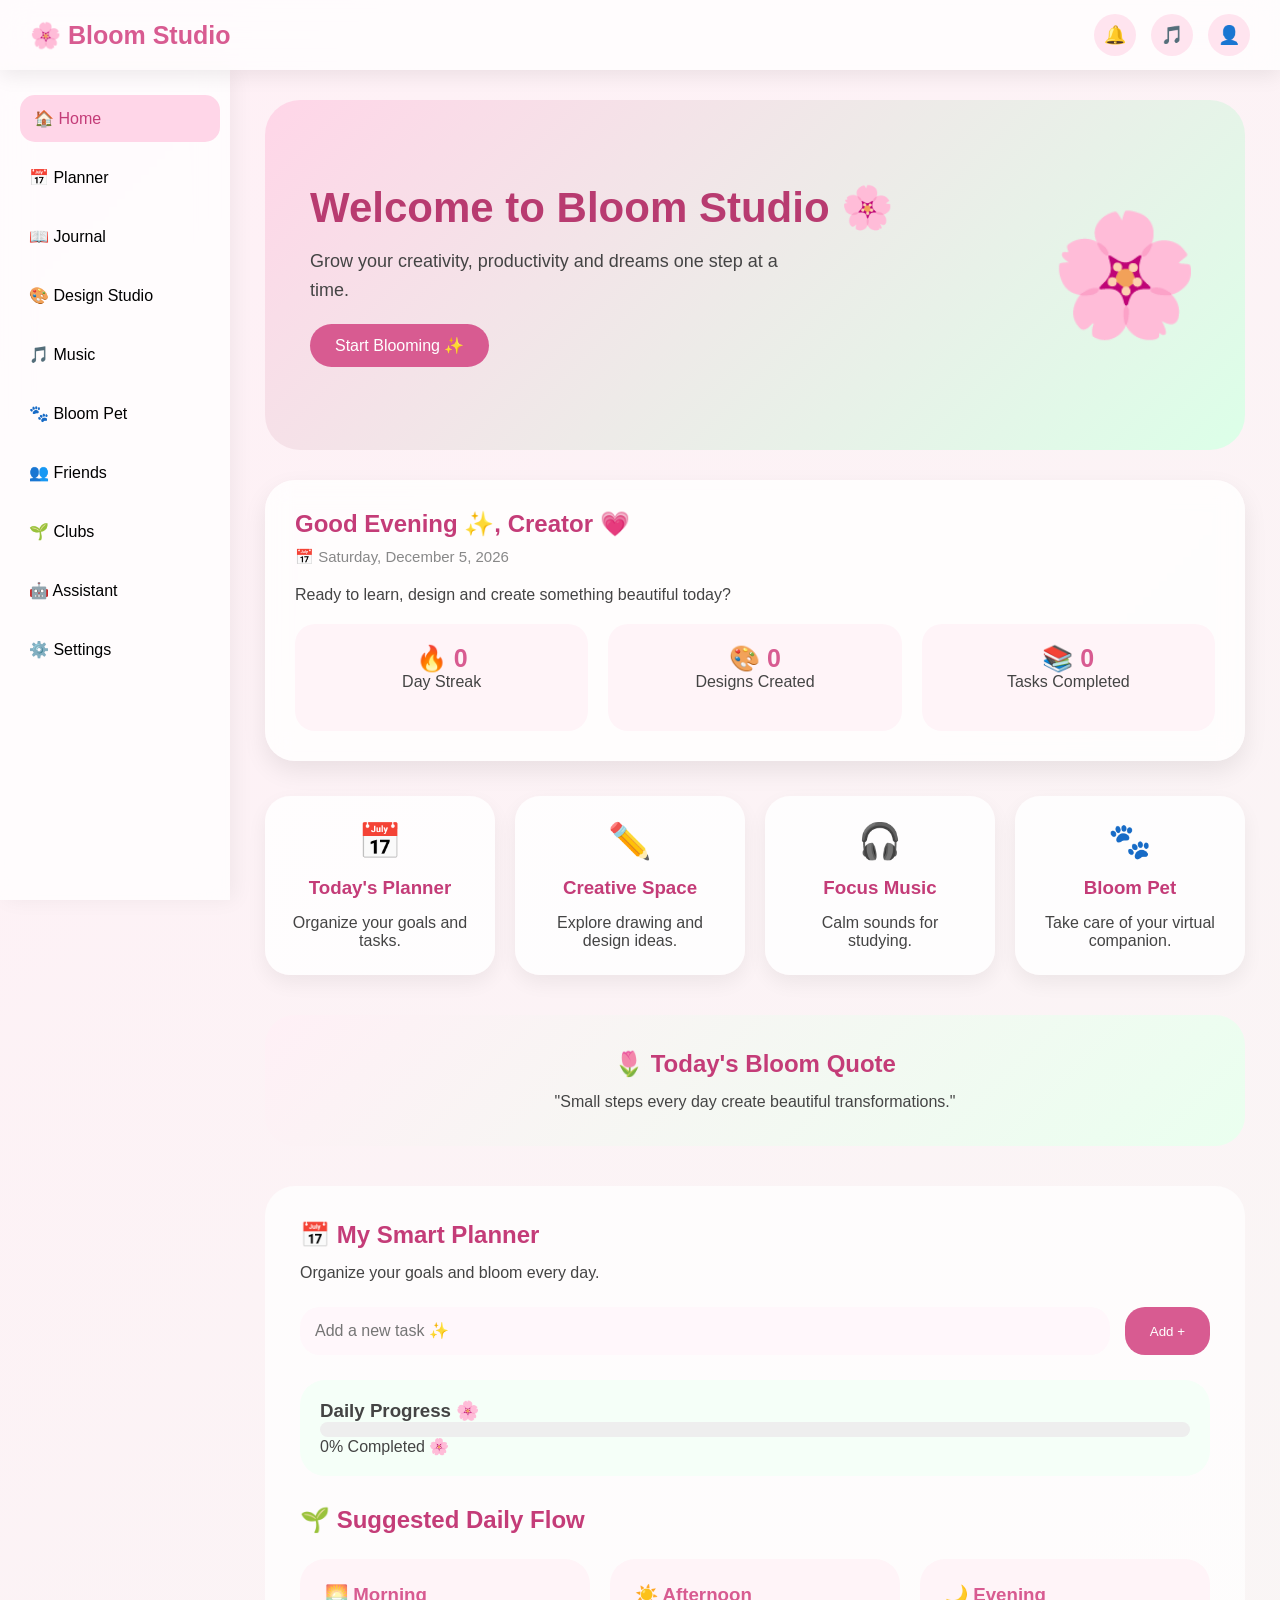
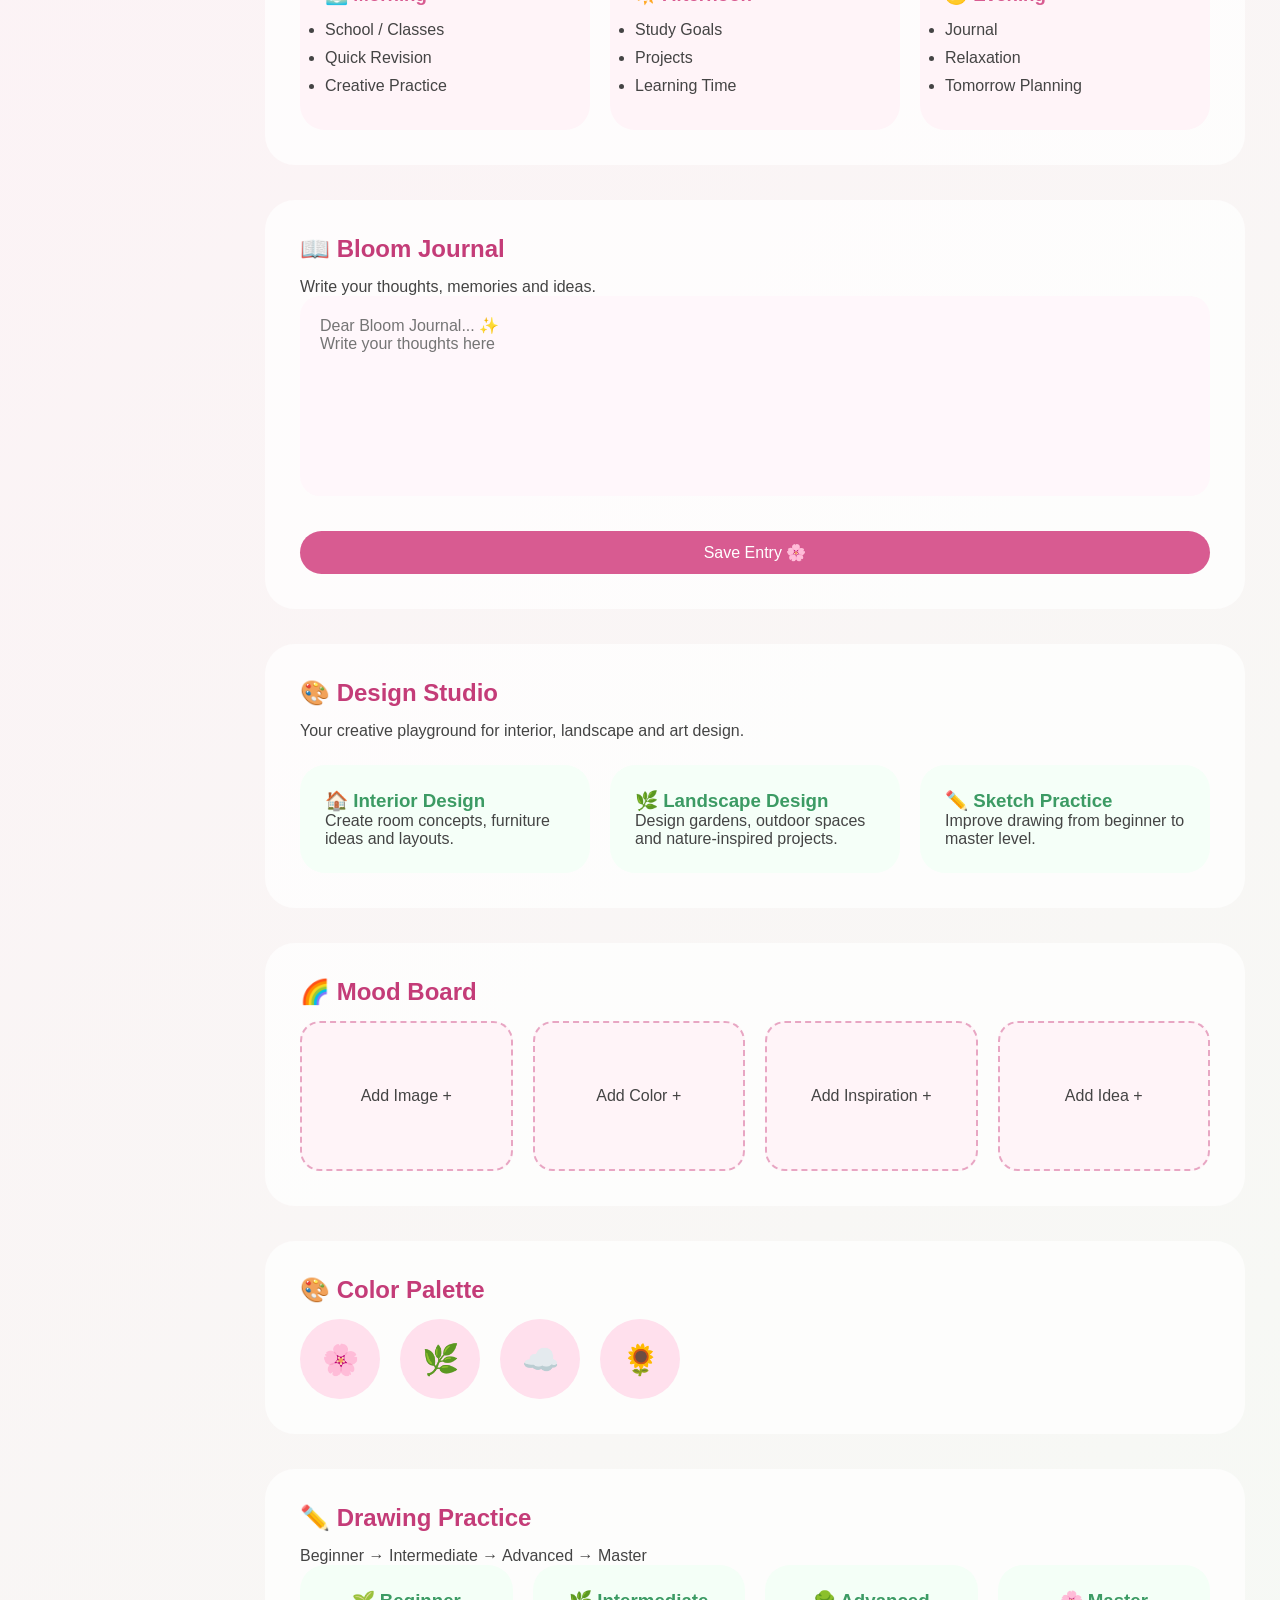
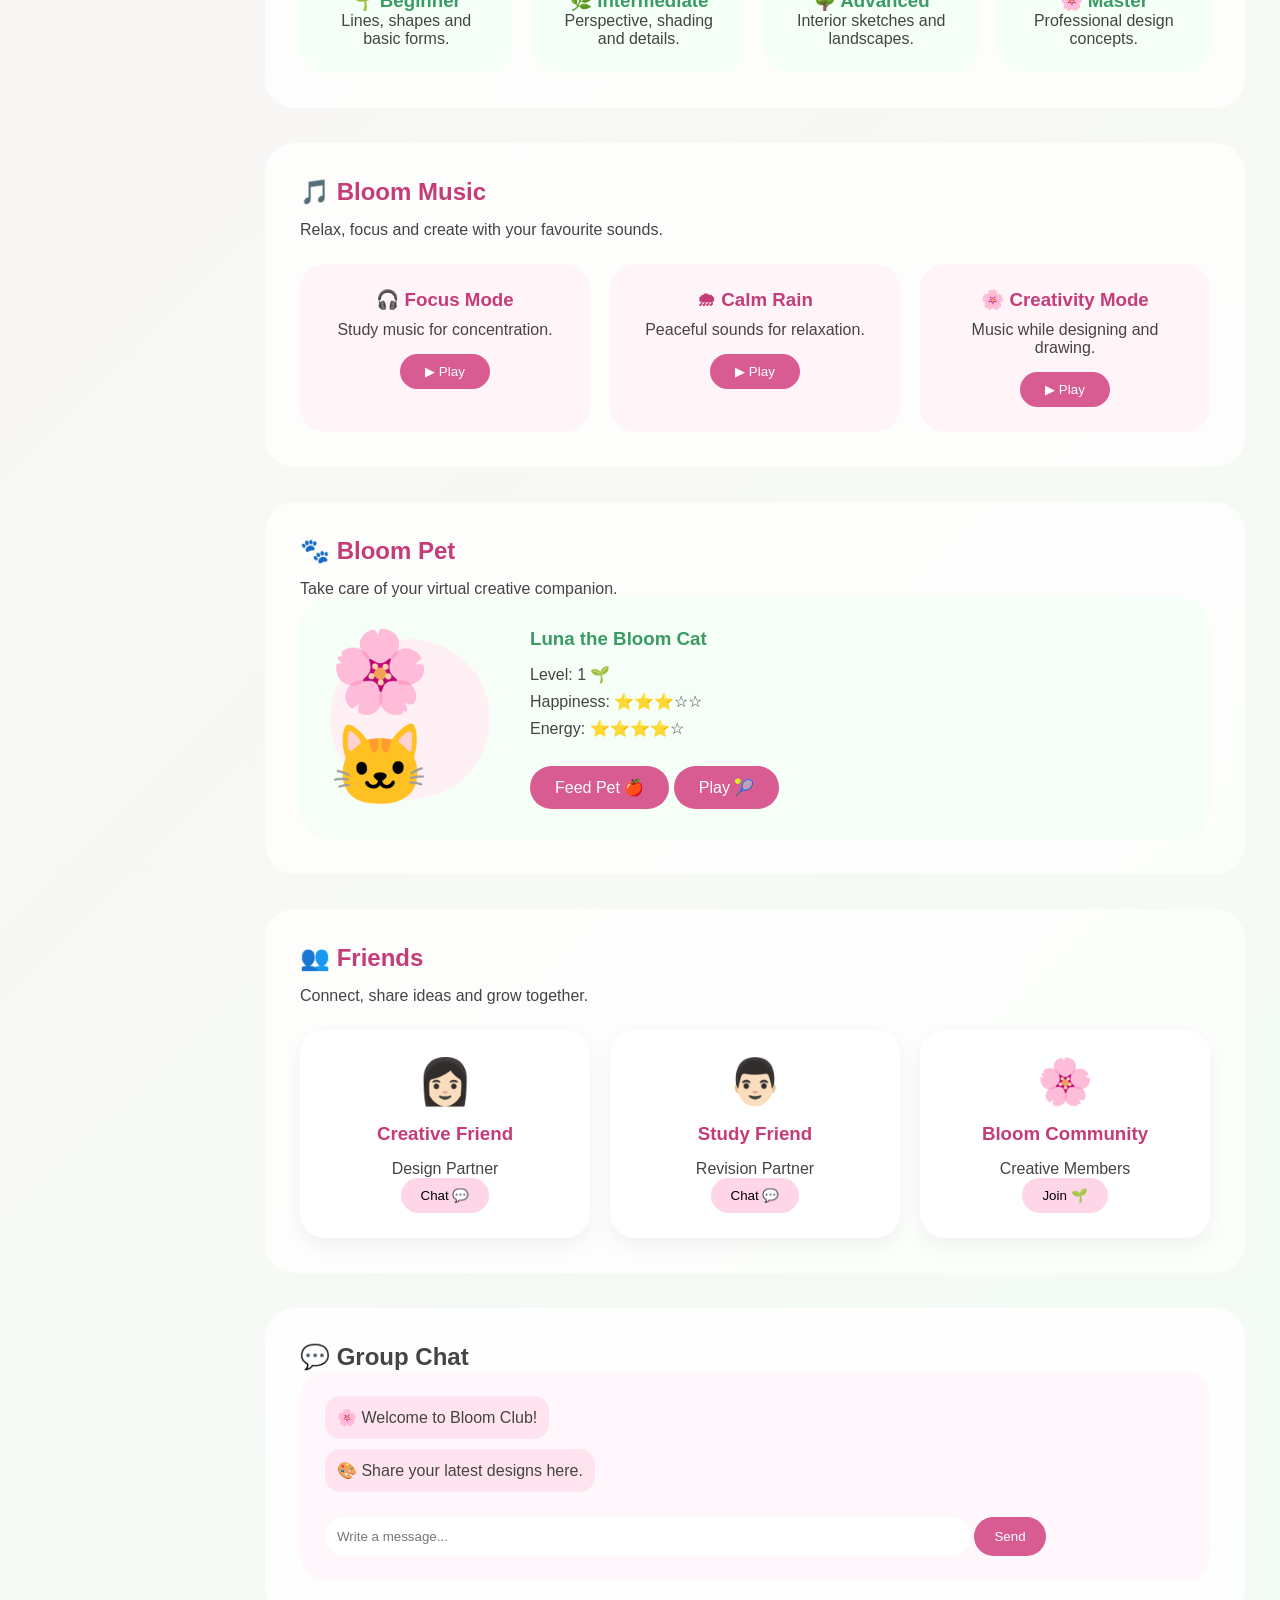
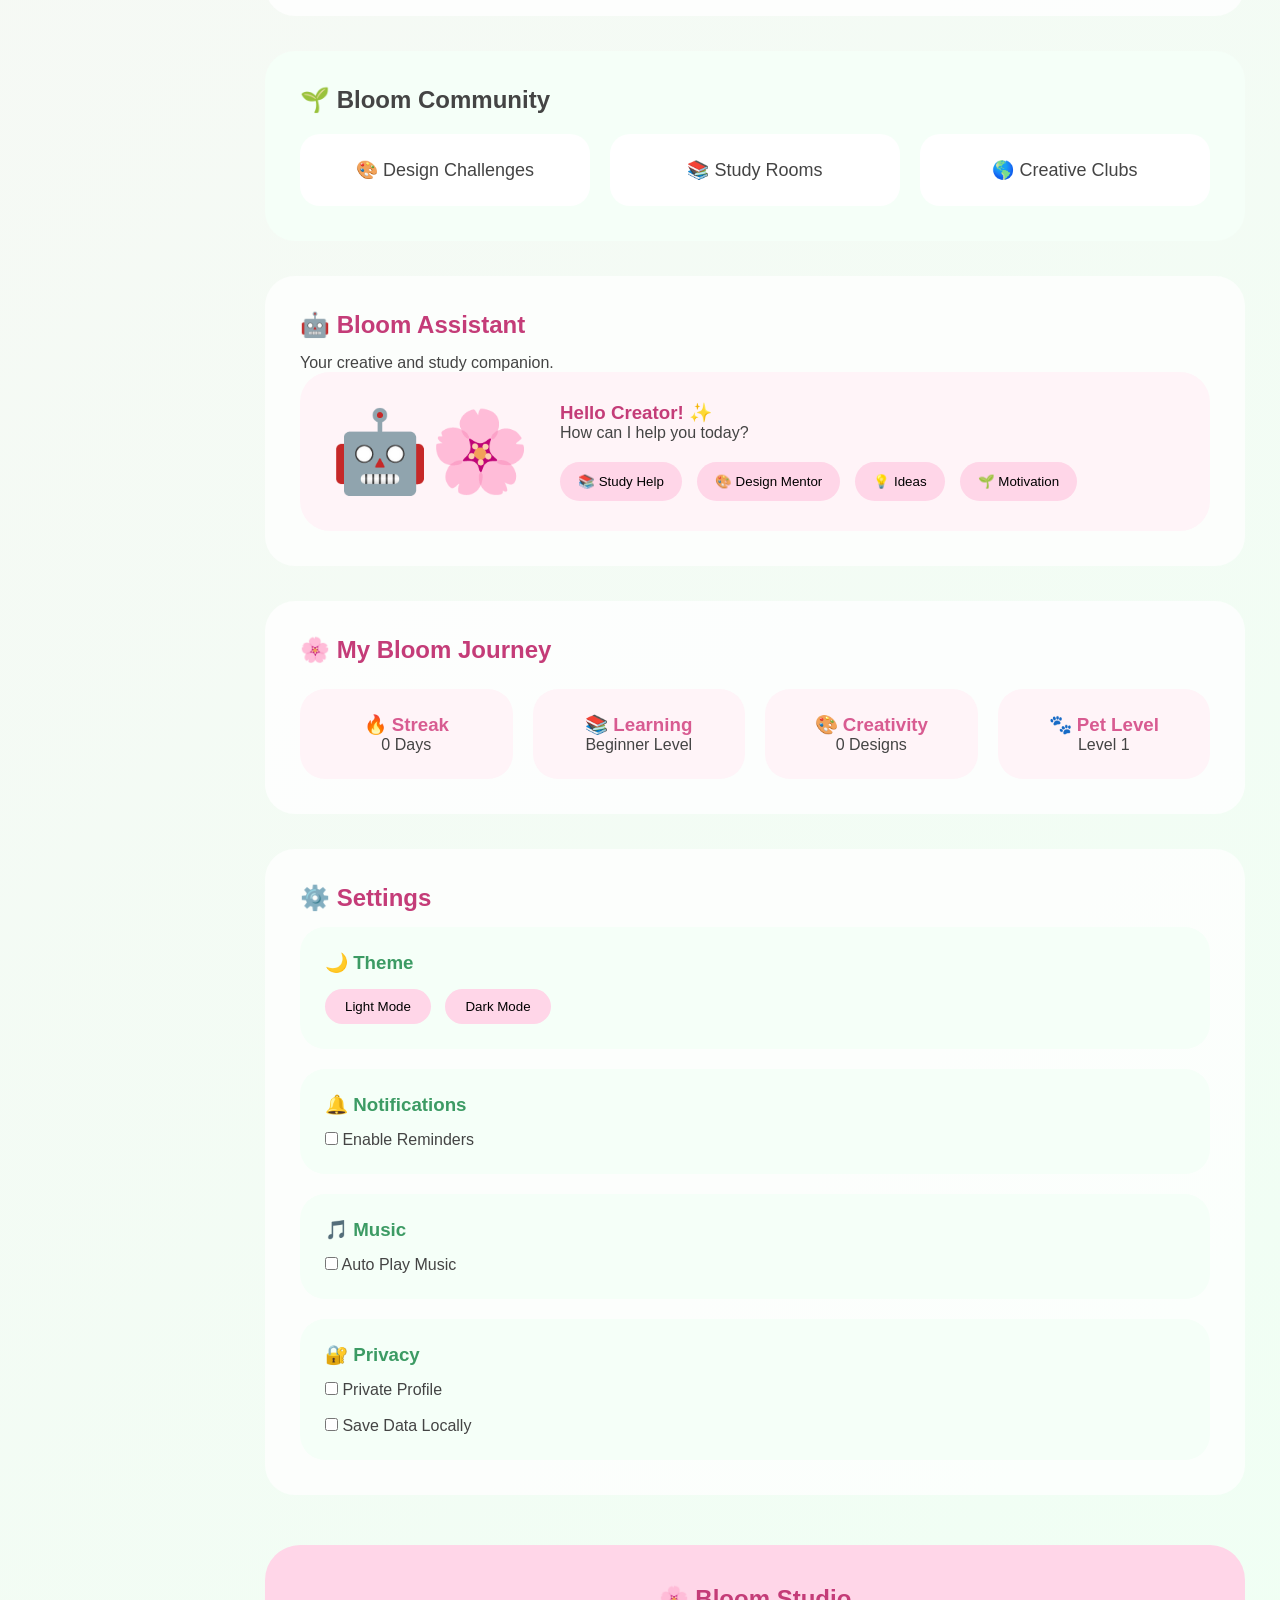
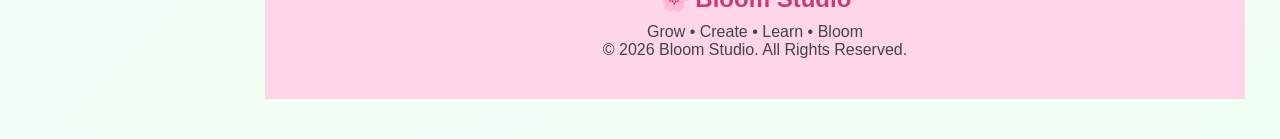
==== commit 7364dc60: "planner" ====
--- a/index.html
+++ b/index.html
@@ -379,53 +379,143 @@
 </section>
 
 <!-- =========================
-     PLANNER SECTION
+     SMART PLANNER SECTION
 ========================= -->
 
 <section id="planner" class="feature-section">
 
 
     <h2>
-        📅 My Planner
+        📅 My Smart Planner
     </h2>
 
 
     <p>
-        Plan your day, track goals and stay productive.
+        Organize your goals and bloom every day.
     </p>
 
 
 
+
+    <!-- ADD TASK -->
+
+    <div class="planner-input">
+
+
+        <input 
+        id="task-input"
+        type="text"
+        placeholder="Add a new task ✨">
+
+
+
+        <button id="add-task">
+            Add +
+        </button>
+
+
+    </div>
+
+
+
+
+
+
+    <!-- PROGRESS -->
+
+
+    <div class="progress-box">
+
+
+        <h3>
+            Daily Progress 🌸
+        </h3>
+
+
+
+        <div class="progress-bar">
+
+            <div id="progress-fill"></div>
+
+        </div>
+
+
+
+        <p id="progress-text">
+
+            0% Completed
+
+        </p>
+
+
+    </div>
+
+
+
+
+
+
+    <!-- TASK LIST -->
+
+
+    <ul id="task-list">
+
+    </ul>
+
+
+
+
+
+
+
+    <!-- DAILY PLAN -->
+
+
+    <h2 class="sub-title">
+        🌱 Suggested Daily Flow
+    </h2>
+
+
+
+
     <div class="planner-box">
 
 
         <div class="task-card">
 
+
             <h3>
                 🌅 Morning
             </h3>
 
+
             <ul>
 
                 <li>School / Classes</li>
 
-                <li>Revision</li>
+                <li>Quick Revision</li>
 
                 <li>Creative Practice</li>
 
             </ul>
 
-        </div>
+
+        </div>
+
+
+
 
 
 
 
         <div class="task-card">
 
+
             <h3>
                 ☀️ Afternoon
             </h3>
 
+
             <ul>
 
                 <li>Study Goals</li>
@@ -436,17 +526,23 @@
 
             </ul>
 
-        </div>
+
+        </div>
+
+
+
 
 
 
 
         <div class="task-card">
 
+
             <h3>
                 🌙 Evening
             </h3>
 
+
             <ul>
 
                 <li>Journal</li>
@@ -457,16 +553,16 @@
 
             </ul>
 
-        </div>
-
-
-    </div>
-
-
-</section>
-
-
-
+
+        </div>
+
+
+
+    </div>
+
+
+
+</section>
 
 
 
@@ -1517,80 +1613,40 @@
 
         </div>
 
-
-
-    </div>
-
-
-
-</section>
-
-
-
-
-
-
-
-
-
-<!-- =========================
-     SAFETY FEATURES
-========================= -->
-
-
-<section class="safety-section">
-
-
-    <h2>
-        🔒 Safety & Privacy
-    </h2>
-
-
-
-    <div class="safety-cards">
-
-
-        <div>
-
-            🚨 Emergency Button
-
-        </div>
-
-
-        <div>
-
-            👨‍👩‍👧 Trusted Contacts
-
-        </div>
-
-
-        <div>
-
-            🔐 Privacy Controls
-
-        </div>
-
-
-        <div>
-
-            📍 Permission Based Sharing
-
-        </div>
-
-
-    </div>
-
-
-
-</section>
-
-
-
-
-
-
-
-
+<div class="setting-item">
+
+    <h3>
+        🔐 Privacy
+    </h3>
+
+    <label>
+
+        <input type="checkbox">
+
+        Private Profile
+
+    </label>
+
+
+    <br><br>
+
+
+    <label>
+
+        <input type="checkbox">
+
+        Save Data Locally
+
+    </label>
+
+
+</div>
+
+    </div>
+
+
+
+</section>
 
 <!-- =========================
      FOOTER
--- a/style.css
+++ b/style.css
@@ -1467,64 +1467,6 @@
     margin-right:10px;
 
 }
-
-
-
-
-
-
-
-
-/* =========================
-   SAFETY SECTION
-========================= */
-
-
-.safety-section {
-
-    background:#fff4f8;
-
-    padding:35px;
-
-    border-radius:30px;
-
-    margin-bottom:35px;
-
-}
-
-
-
-.safety-cards {
-
-    display:grid;
-
-    grid-template-columns:repeat(4,1fr);
-
-    gap:20px;
-
-    margin-top:20px;
-
-}
-
-
-
-.safety-cards div {
-
-    background:white;
-
-    padding:25px;
-
-    text-align:center;
-
-    border-radius:20px;
-
-}
-
-
-
-
-
-
 
 
 /* =========================
@@ -1748,4 +1690,158 @@
 
     scroll-margin-top:90px;
 
+}
+
+/* =========================
+   SMART PLANNER
+========================= */
+
+
+.planner-input{
+
+display:flex;
+
+gap:15px;
+
+margin:25px 0;
+
+}
+
+
+
+.planner-input input{
+
+flex:1;
+
+padding:15px;
+
+border:none;
+
+border-radius:20px;
+
+background:#fff7fb;
+
+font-size:16px;
+
+}
+
+
+
+.planner-input button{
+
+border:none;
+
+padding:15px 25px;
+
+border-radius:20px;
+
+background:#d85b91;
+
+color:white;
+
+cursor:pointer;
+
+}
+
+
+
+
+
+.progress-box{
+
+background:#f5fff8;
+
+padding:20px;
+
+border-radius:25px;
+
+margin-bottom:25px;
+
+}
+
+
+
+.progress-bar{
+
+height:15px;
+
+background:#eee;
+
+border-radius:20px;
+
+overflow:hidden;
+
+}
+
+
+
+#progress-fill{
+
+height:100%;
+
+width:0%;
+
+background:#d85b91;
+
+transition:.5s;
+
+}
+
+
+
+#task-list{
+
+list-style:none;
+
+}
+
+
+
+.task-item{
+
+display:flex;
+
+justify-content:space-between;
+
+align-items:center;
+
+background:white;
+
+padding:15px;
+
+border-radius:20px;
+
+margin-bottom:12px;
+
+}
+
+
+
+.task-item.completed span{
+
+text-decoration:line-through;
+
+opacity:.5;
+
+}
+
+
+
+.task-buttons button{
+
+border:none;
+
+background:#ffd6e8;
+
+padding:8px;
+
+border-radius:50%;
+
+cursor:pointer;
+
+}
+
+.sub-title{
+    margin-top:30px;
+    margin-bottom:20px;
 }
--- a/style.css
+++ b/style.css
@@ -1467,64 +1467,6 @@
     margin-right:10px;
 
 }
-
-
-
-
-
-
-
-
-/* =========================
-   SAFETY SECTION
-========================= */
-
-
-.safety-section {
-
-    background:#fff4f8;
-
-    padding:35px;
-
-    border-radius:30px;
-
-    margin-bottom:35px;
-
-}
-
-
-
-.safety-cards {
-
-    display:grid;
-
-    grid-template-columns:repeat(4,1fr);
-
-    gap:20px;
-
-    margin-top:20px;
-
-}
-
-
-
-.safety-cards div {
-
-    background:white;
-
-    padding:25px;
-
-    text-align:center;
-
-    border-radius:20px;
-
-}
-
-
-
-
-
-
 
 
 /* =========================
@@ -1748,4 +1690,158 @@
 
     scroll-margin-top:90px;
 
+}
+
+/* =========================
+   SMART PLANNER
+========================= */
+
+
+.planner-input{
+
+display:flex;
+
+gap:15px;
+
+margin:25px 0;
+
+}
+
+
+
+.planner-input input{
+
+flex:1;
+
+padding:15px;
+
+border:none;
+
+border-radius:20px;
+
+background:#fff7fb;
+
+font-size:16px;
+
+}
+
+
+
+.planner-input button{
+
+border:none;
+
+padding:15px 25px;
+
+border-radius:20px;
+
+background:#d85b91;
+
+color:white;
+
+cursor:pointer;
+
+}
+
+
+
+
+
+.progress-box{
+
+background:#f5fff8;
+
+padding:20px;
+
+border-radius:25px;
+
+margin-bottom:25px;
+
+}
+
+
+
+.progress-bar{
+
+height:15px;
+
+background:#eee;
+
+border-radius:20px;
+
+overflow:hidden;
+
+}
+
+
+
+#progress-fill{
+
+height:100%;
+
+width:0%;
+
+background:#d85b91;
+
+transition:.5s;
+
+}
+
+
+
+#task-list{
+
+list-style:none;
+
+}
+
+
+
+.task-item{
+
+display:flex;
+
+justify-content:space-between;
+
+align-items:center;
+
+background:white;
+
+padding:15px;
+
+border-radius:20px;
+
+margin-bottom:12px;
+
+}
+
+
+
+.task-item.completed span{
+
+text-decoration:line-through;
+
+opacity:.5;
+
+}
+
+
+
+.task-buttons button{
+
+border:none;
+
+background:#ffd6e8;
+
+padding:8px;
+
+border-radius:50%;
+
+cursor:pointer;
+
+}
+
+.sub-title{
+    margin-top:30px;
+    margin-bottom:20px;
 }
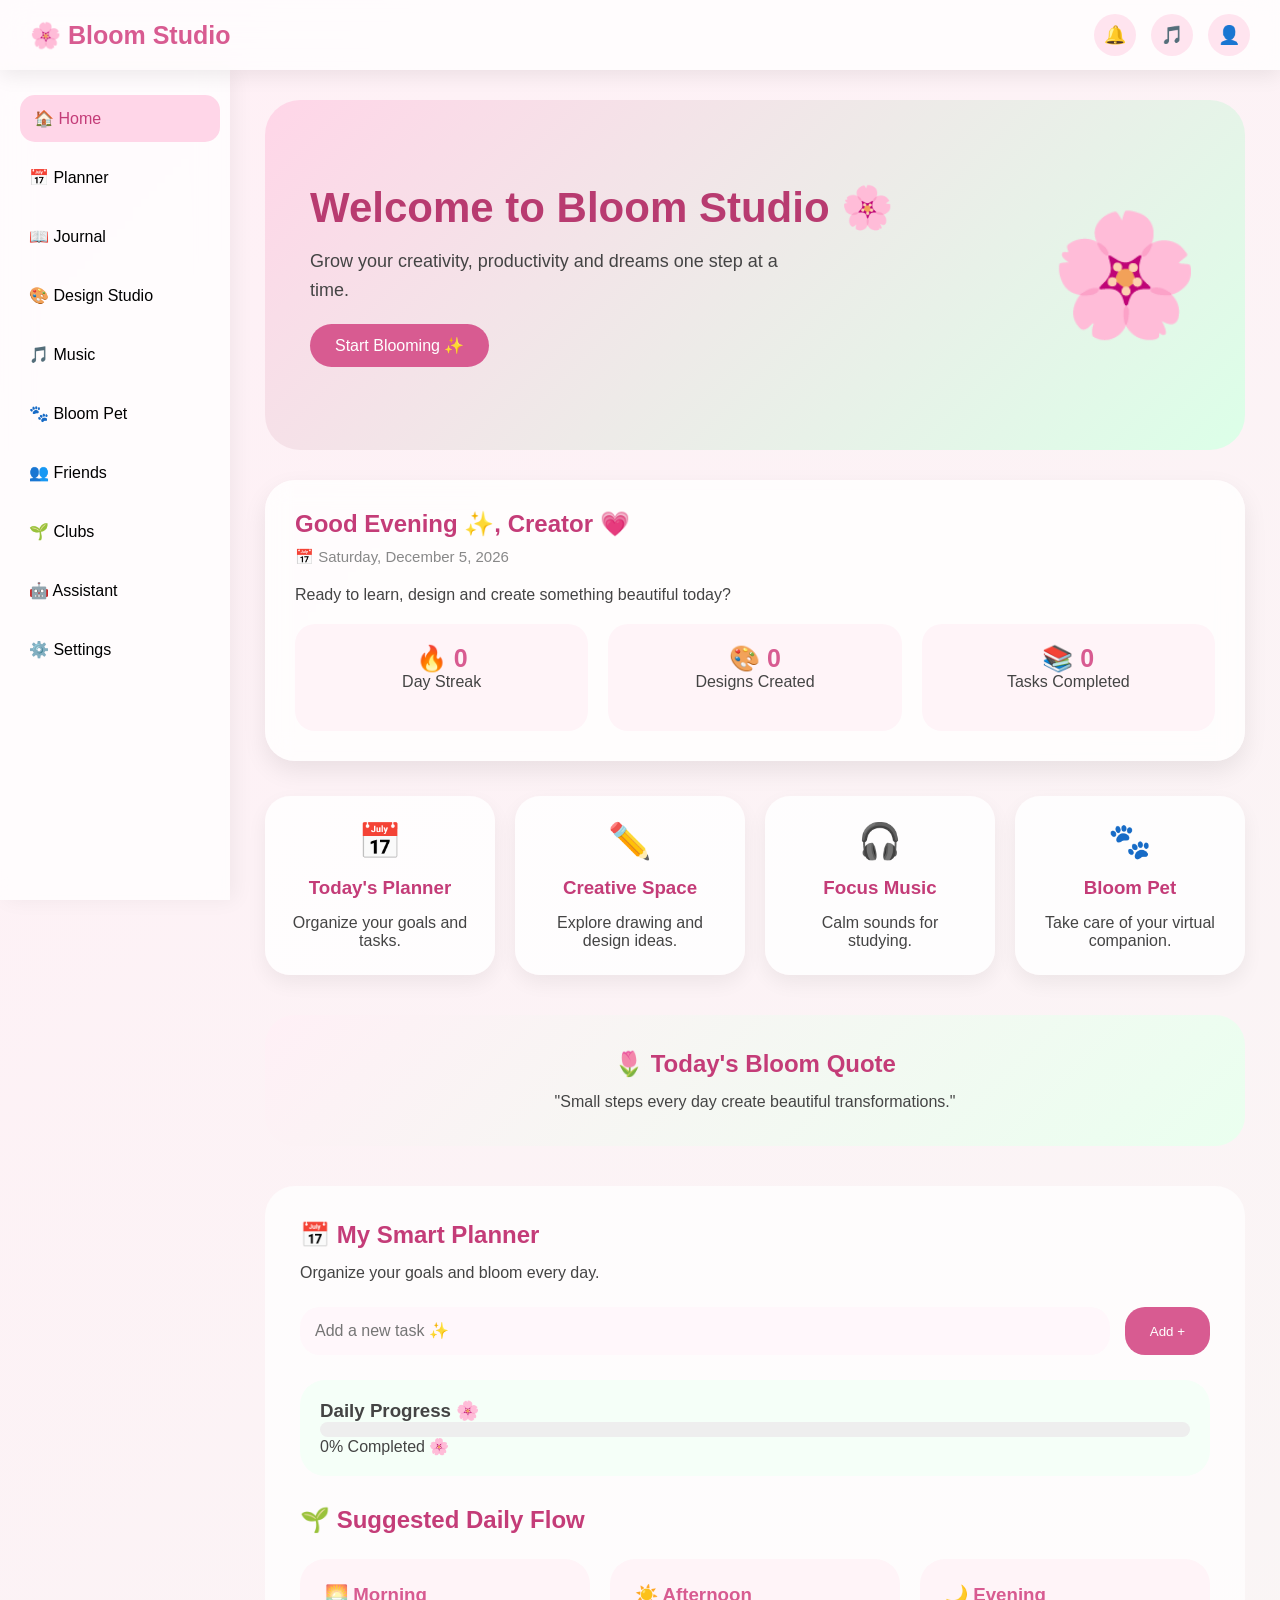
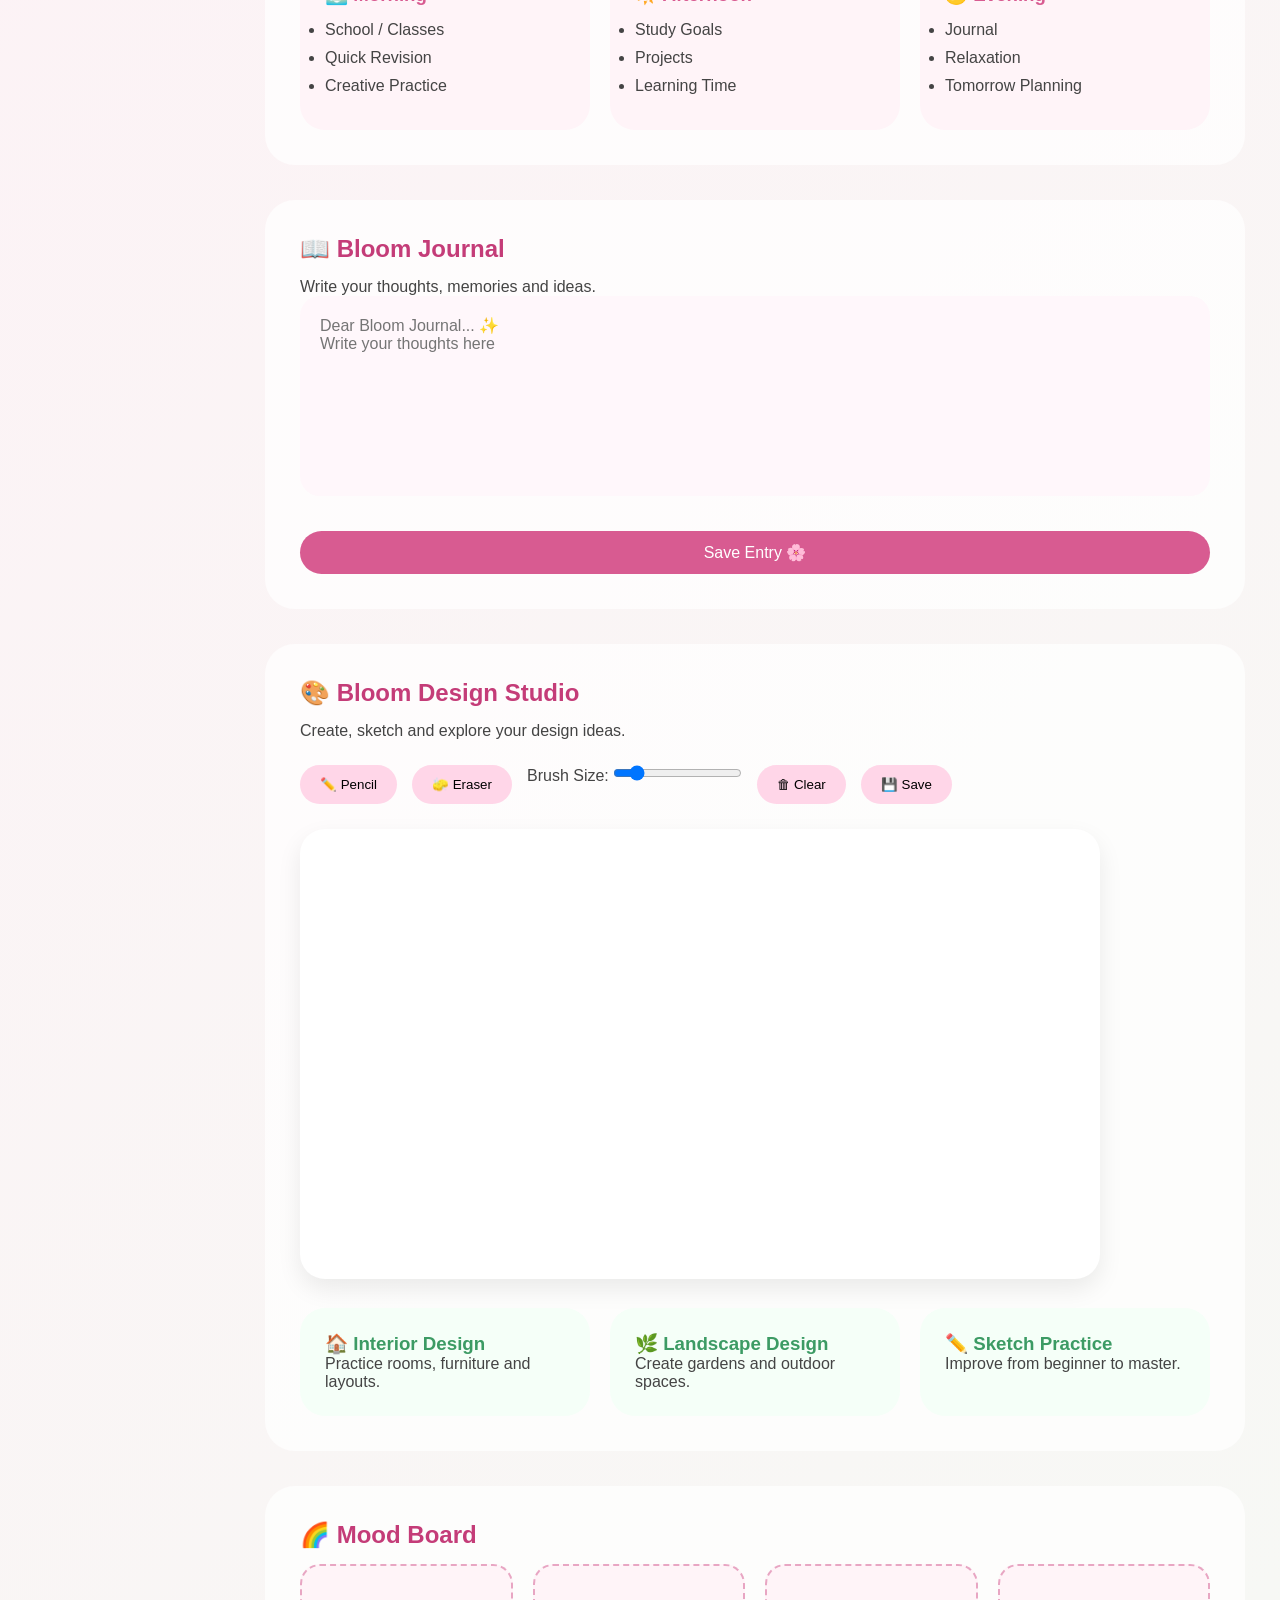
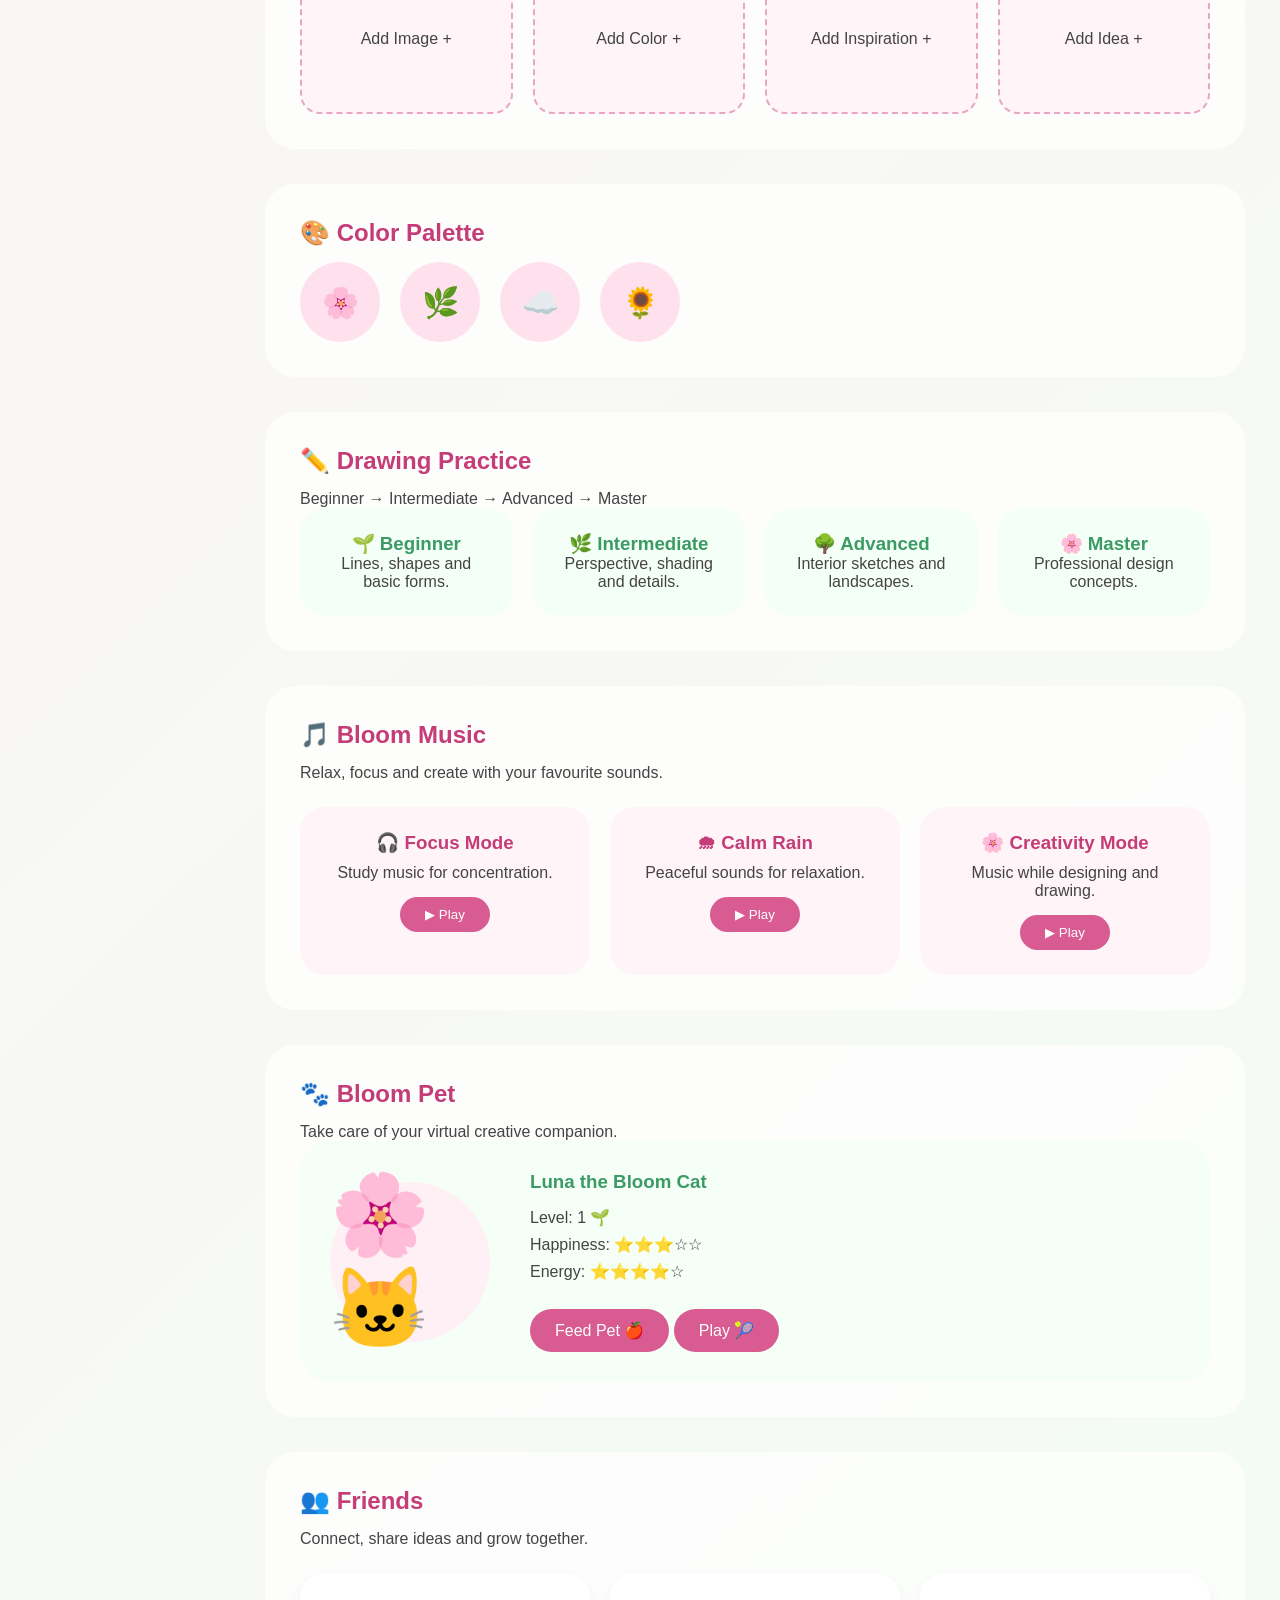
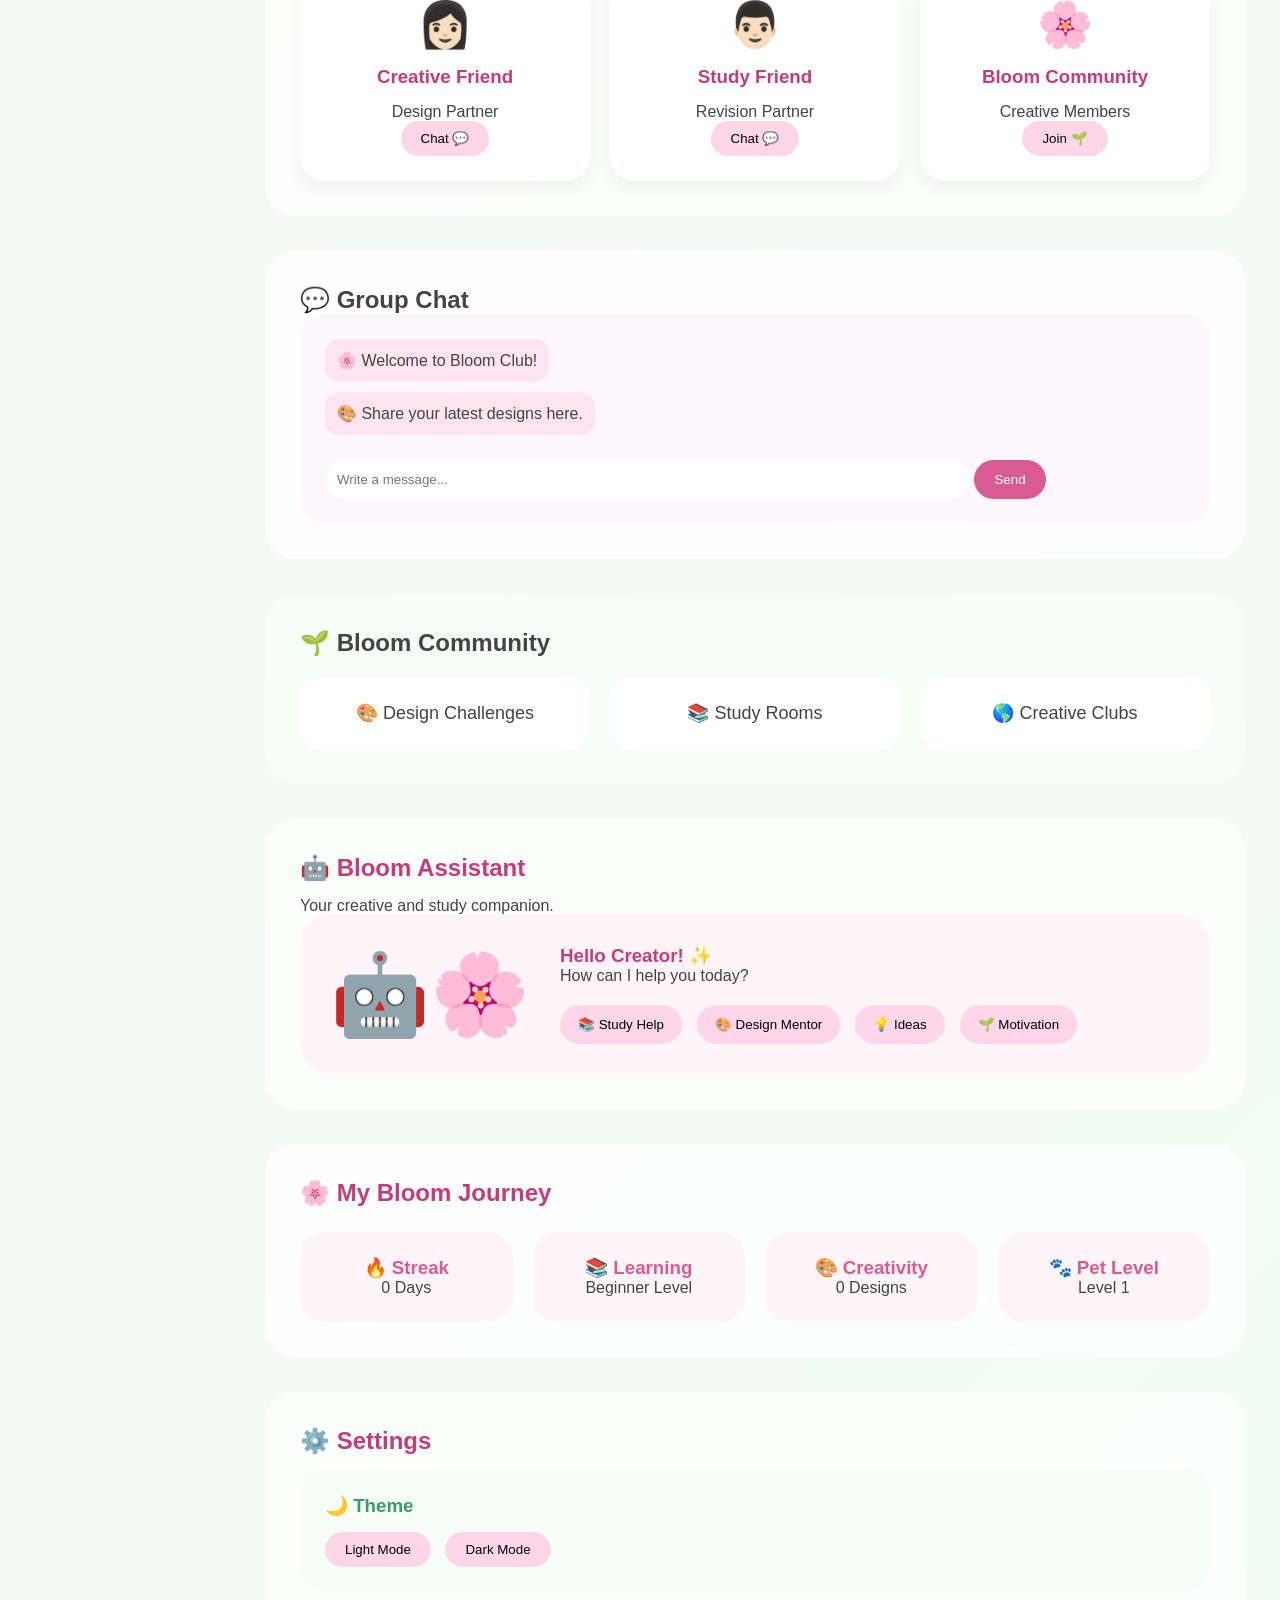
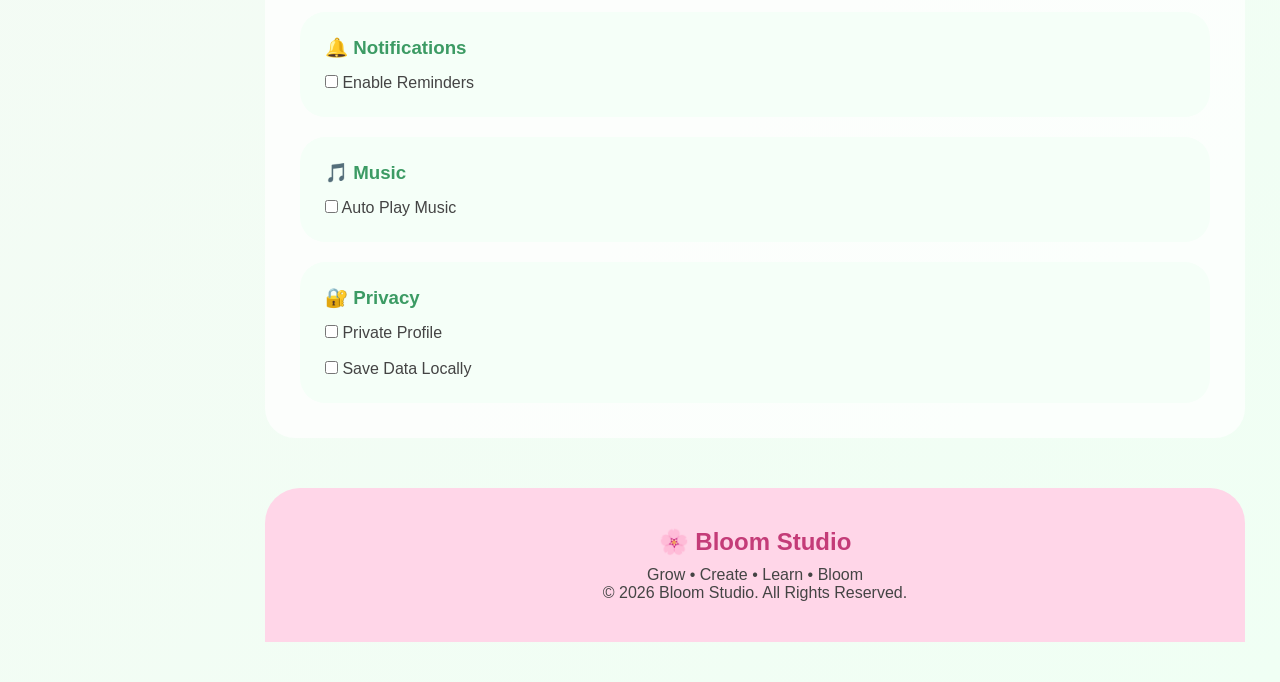
==== commit 45bb5c5d: "design" ====
--- a/index.html
+++ b/index.html
@@ -611,108 +611,135 @@
 </section>
 
 
-
-
-
-
-
-
-
-<!-- =========================
-     DESIGN STUDIO SECTION
+<!-- =========================
+     DESIGN STUDIO
 ========================= -->
 
 
 <section id="design-studio" class="feature-section">
 
 
-    <h2>
-        🎨 Design Studio
-    </h2>
-
-
-    <p>
-        Your creative playground for interior,
-        landscape and art design.
-    </p>
-
-
-
-
-
-    <div class="design-tools">
-
-
-
-        <div class="design-card">
-
-
-            <h3>
-                🏠 Interior Design
-            </h3>
-
-
-            <p>
-                Create room concepts,
-                furniture ideas and layouts.
-            </p>
-
-
-        </div>
-
-
-
-
-
-        <div class="design-card">
-
-
-            <h3>
-                🌿 Landscape Design
-            </h3>
-
-
-            <p>
-                Design gardens, outdoor spaces
-                and nature-inspired projects.
-            </p>
-
-
-        </div>
-
-
-
-
-
-        <div class="design-card">
-
-
-            <h3>
-                ✏️ Sketch Practice
-            </h3>
-
-
-            <p>
-                Improve drawing from beginner
-                to master level.
-            </p>
-
-
-        </div>
-
-
-    </div>
-
-
+<h2>
+🎨 Bloom Design Studio
+</h2>
+
+
+<p>
+Create, sketch and explore your design ideas.
+</p>
+
+
+
+
+
+<div class="canvas-tools">
+
+
+<button id="pencil-tool">
+✏️ Pencil
+</button>
+
+
+<button id="eraser-tool">
+🧽 Eraser
+</button>
+
+
+
+<label>
+
+Brush Size:
+
+<input 
+type="range"
+id="brush-size"
+min="1"
+max="30"
+value="5">
+
+</label>
+
+
+
+<button id="clear-canvas">
+🗑 Clear
+</button>
+
+
+<button id="save-canvas">
+💾 Save
+</button>
+
+
+</div>
+
+
+
+
+
+
+
+<canvas 
+id="drawing-canvas"
+width="800"
+height="450">
+
+</canvas>
+
+
+
+
+
+<div class="design-tools">
+
+
+<div class="design-card">
+
+<h3>
+🏠 Interior Design
+</h3>
+
+<p>
+Practice rooms, furniture and layouts.
+</p>
+
+</div>
+
+
+
+
+<div class="design-card">
+
+<h3>
+🌿 Landscape Design
+</h3>
+
+<p>
+Create gardens and outdoor spaces.
+</p>
+
+</div>
+
+
+
+
+<div class="design-card">
+
+<h3>
+✏️ Sketch Practice
+</h3>
+
+<p>
+Improve from beginner to master.
+</p>
+
+</div>
+
+
+</div>
 
 
 </section>
-
-
-
-
-
-
 
 
 
--- a/style.css
+++ b/style.css
@@ -1844,4 +1844,62 @@
 .sub-title{
     margin-top:30px;
     margin-bottom:20px;
+}
+
+/* =========================
+   DESIGN CANVAS
+========================= */
+
+
+.canvas-tools{
+
+display:flex;
+
+flex-wrap:wrap;
+
+gap:15px;
+
+margin:25px 0;
+
+}
+
+
+
+.canvas-tools button{
+
+border:none;
+
+padding:12px 20px;
+
+border-radius:20px;
+
+background:#ffd6e8;
+
+cursor:pointer;
+
+}
+
+
+
+.canvas-tools input{
+
+cursor:pointer;
+
+}
+
+
+
+#drawing-canvas{
+
+background:white;
+
+border-radius:25px;
+
+box-shadow:
+0 10px 25px rgba(0,0,0,.08);
+
+max-width:100%;
+
+cursor:crosshair;
+
 }
--- a/style.css
+++ b/style.css
@@ -1844,4 +1844,62 @@
 .sub-title{
     margin-top:30px;
     margin-bottom:20px;
+}
+
+/* =========================
+   DESIGN CANVAS
+========================= */
+
+
+.canvas-tools{
+
+display:flex;
+
+flex-wrap:wrap;
+
+gap:15px;
+
+margin:25px 0;
+
+}
+
+
+
+.canvas-tools button{
+
+border:none;
+
+padding:12px 20px;
+
+border-radius:20px;
+
+background:#ffd6e8;
+
+cursor:pointer;
+
+}
+
+
+
+.canvas-tools input{
+
+cursor:pointer;
+
+}
+
+
+
+#drawing-canvas{
+
+background:white;
+
+border-radius:25px;
+
+box-shadow:
+0 10px 25px rgba(0,0,0,.08);
+
+max-width:100%;
+
+cursor:crosshair;
+
 }
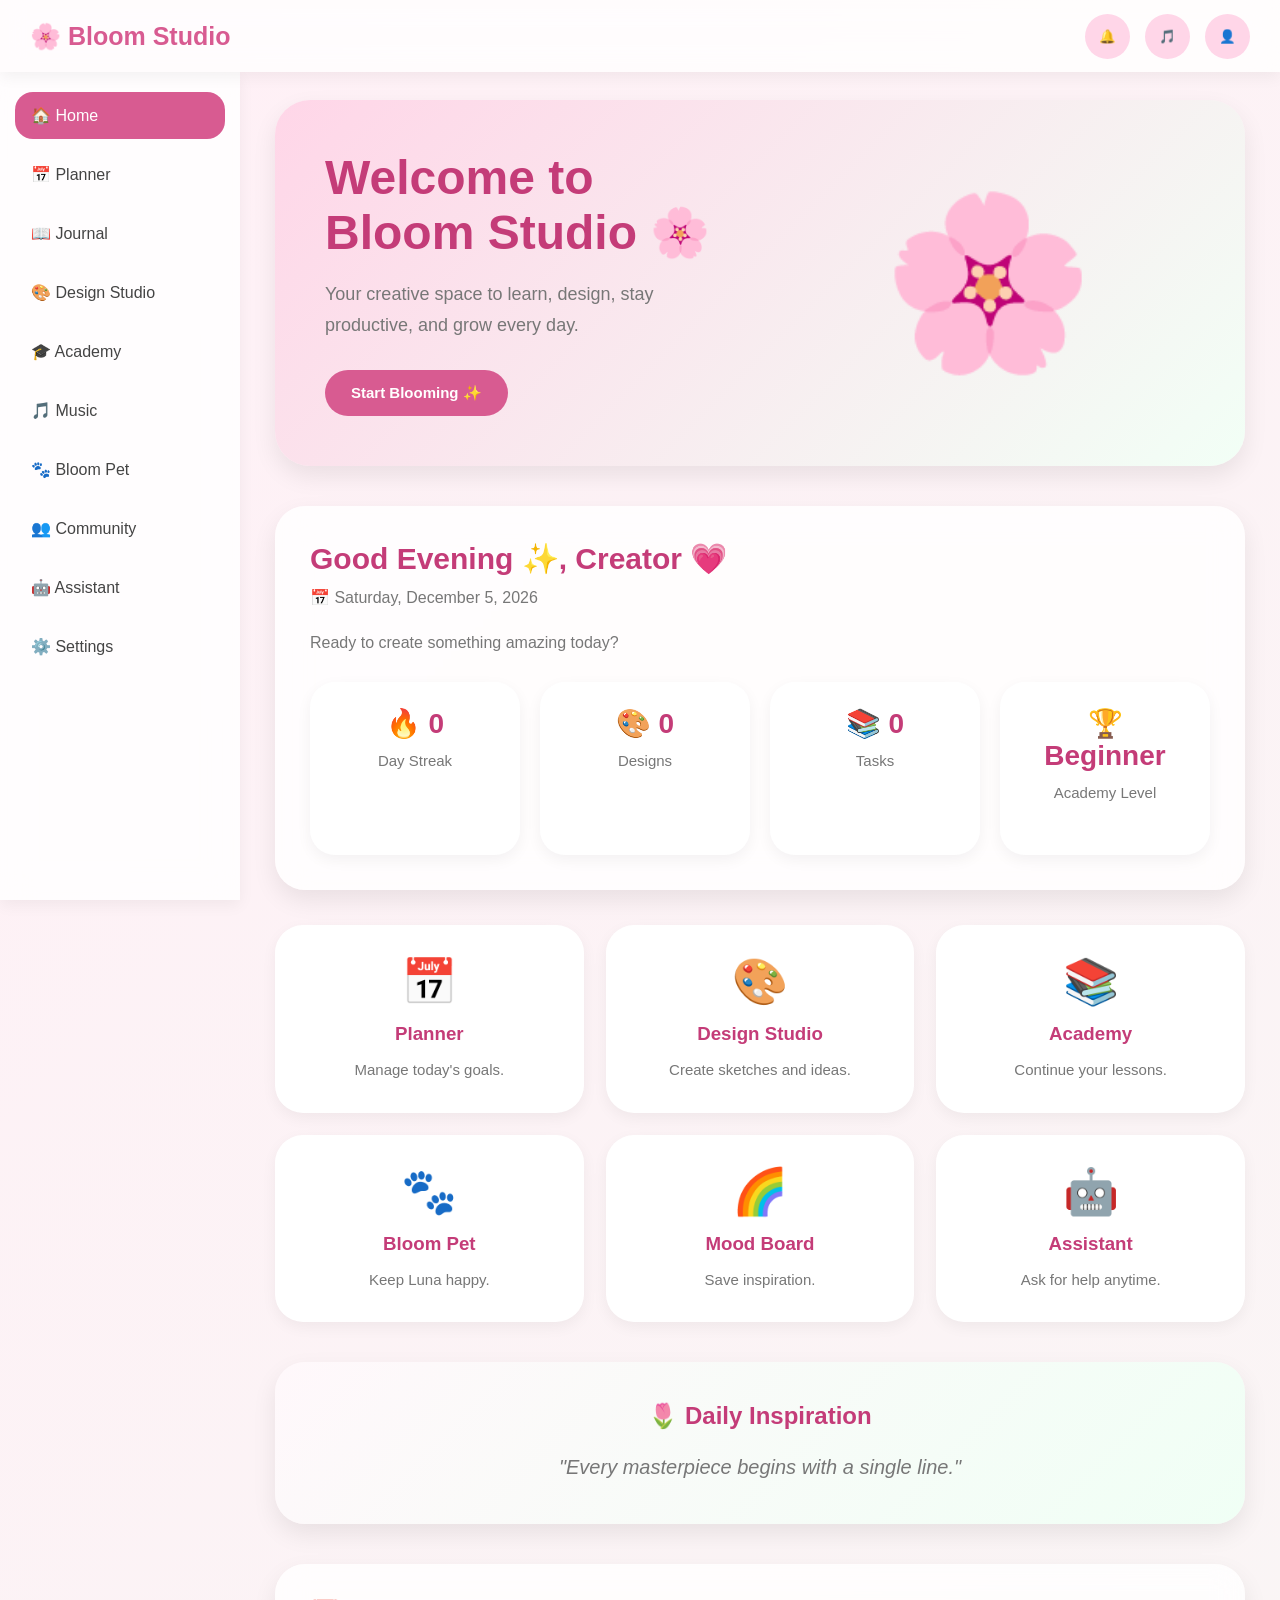
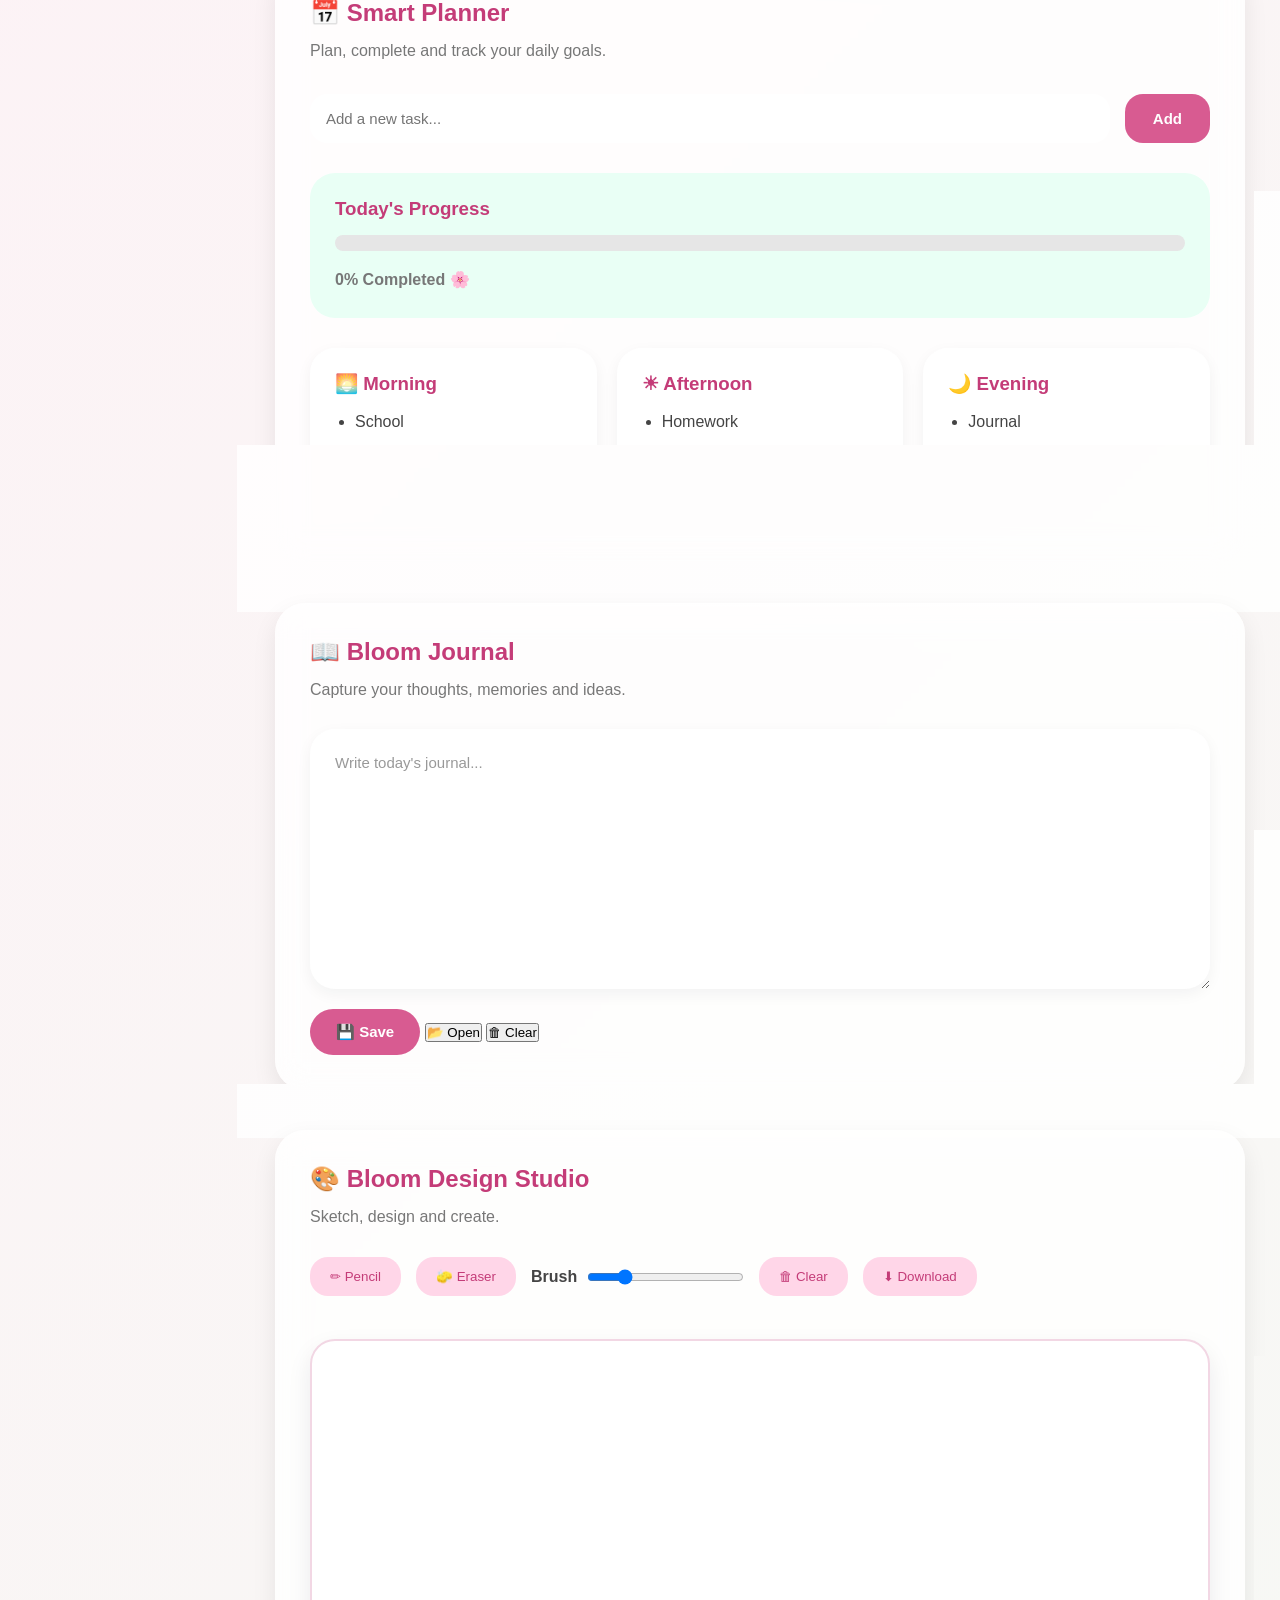
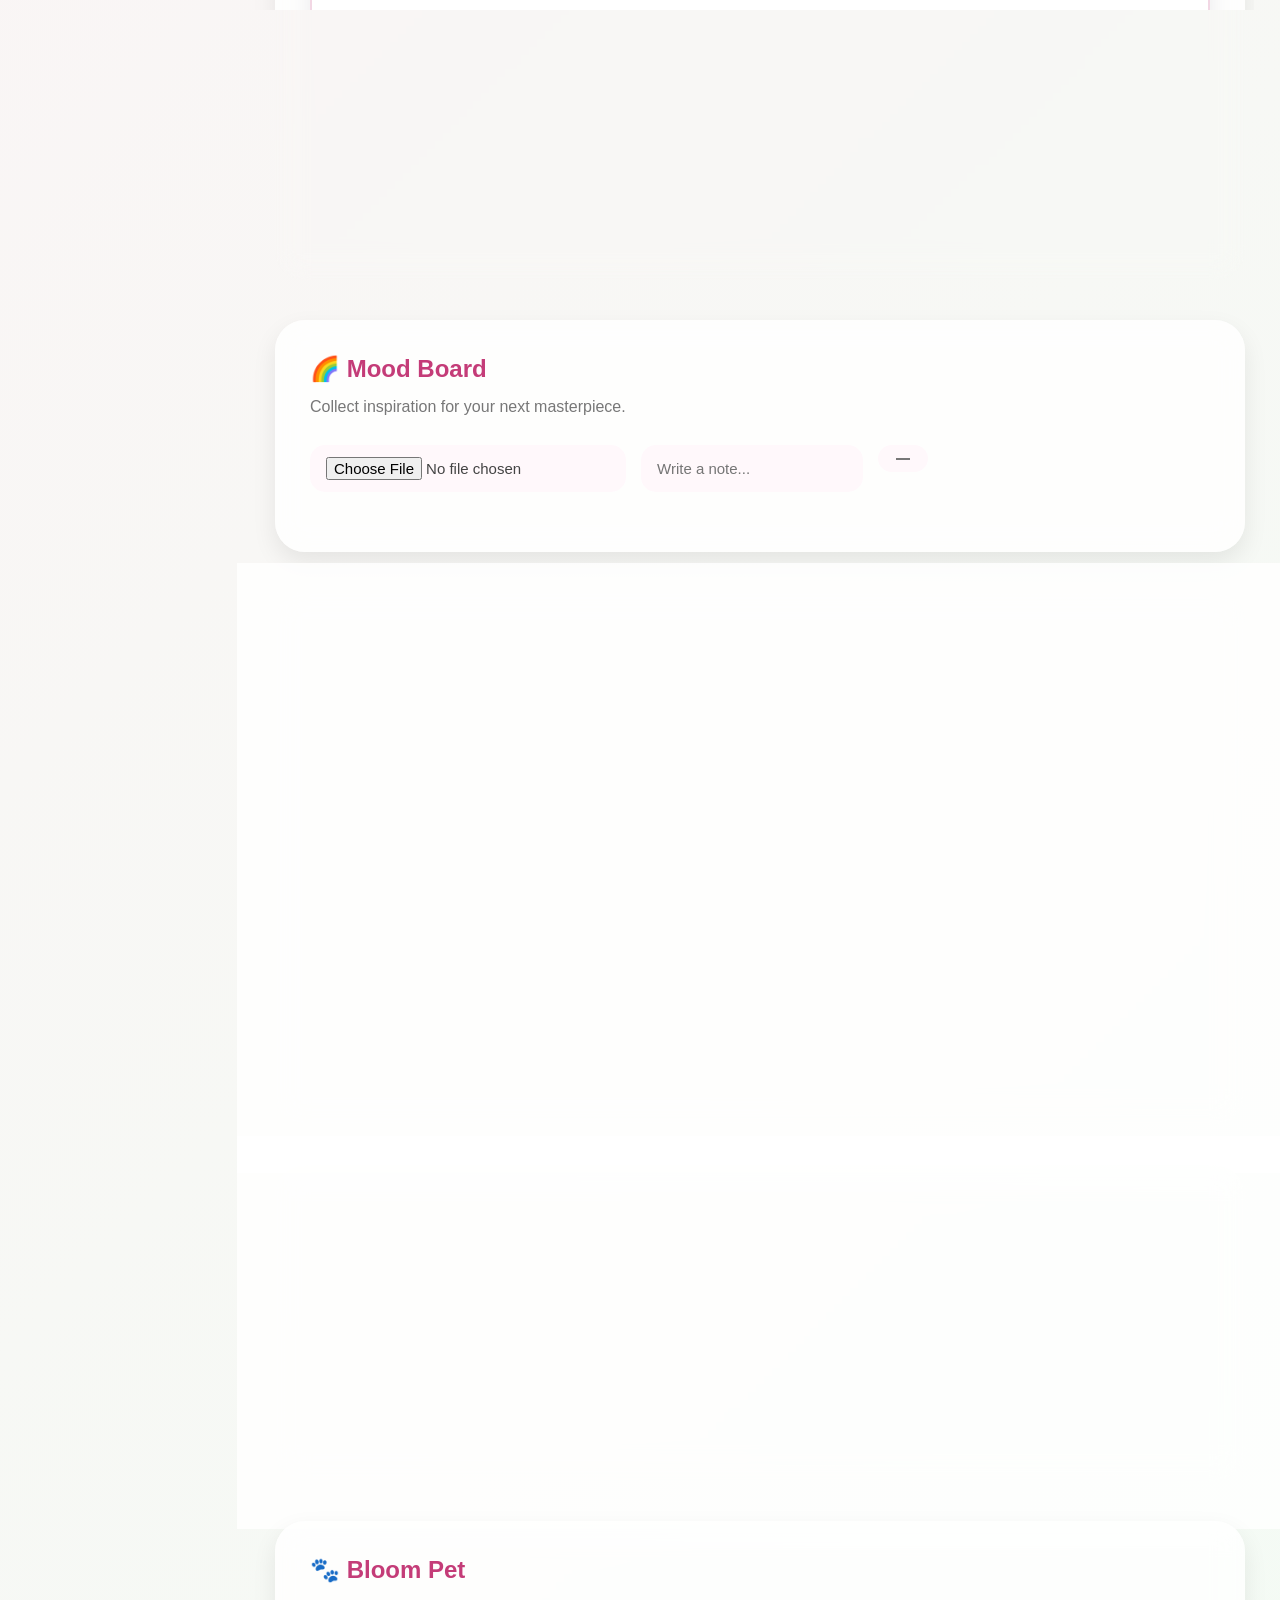
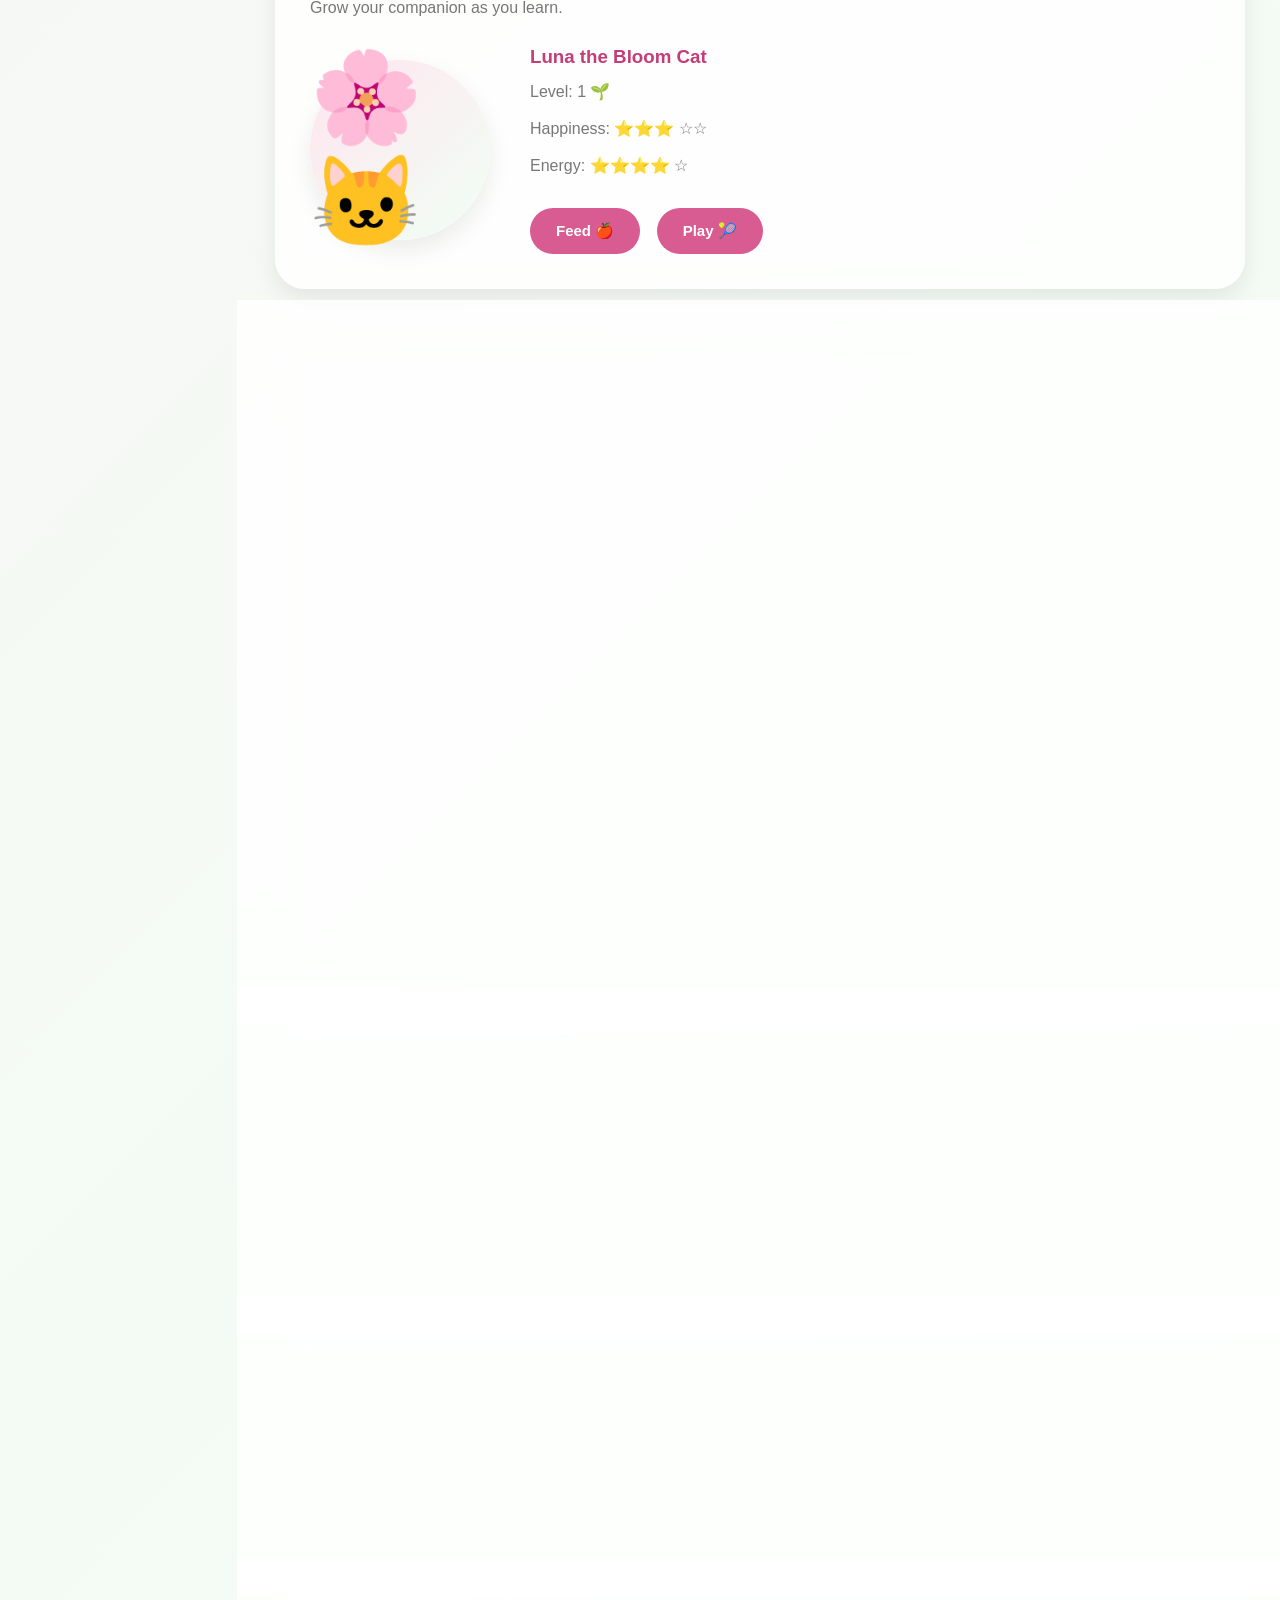
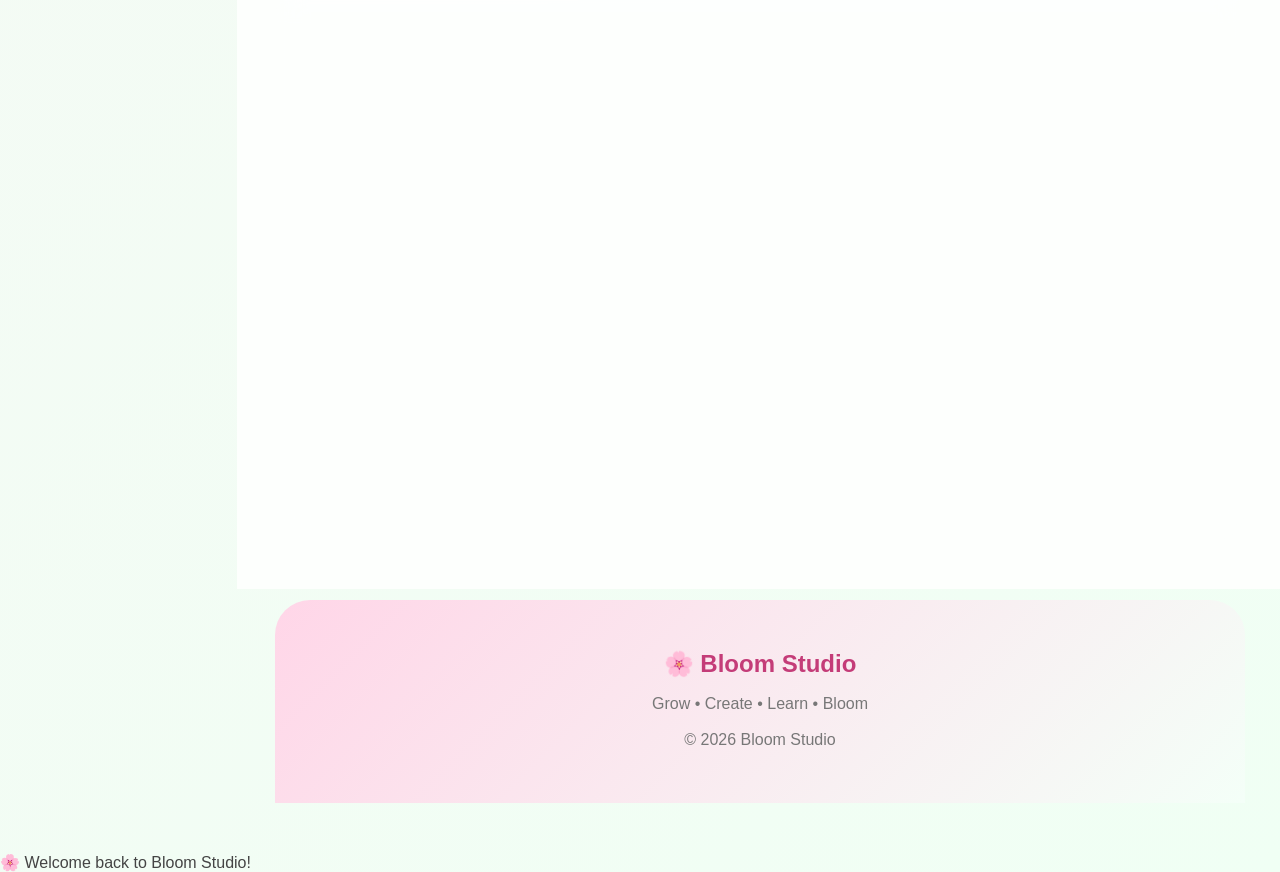
==== commit 7daa2332: "setup" ====
--- a/index.html
+++ b/index.html
@@ -5,23 +5,23 @@
 
     <meta charset="UTF-8">
 
-    <meta name="viewport" content="width=device-width, initial-scale=1.0">
-
-    <link rel="stylesheet" href="style.css">
-
-    <title>🌸 Bloom Studio</title>
-
-    <link rel="stylesheet" href="style.css">
+    <meta
+        name="viewport"
+        content="width=device-width, initial-scale=1.0">
+
+    <title>Bloom Studio 🌸</title>
+
+    <meta
+        name="description"
+        content="Bloom Studio - Your Creative Learning Companion">
+
+    <link
+        rel="stylesheet"
+        href="style.css">
 
 </head>
 
-
 <body>
-
-
-<!-- =========================
-     TOP NAVIGATION
-========================= -->
 
 <header class="topbar">
 
@@ -29,18 +29,17 @@
         🌸 Bloom Studio
     </div>
 
-
     <div class="top-actions">
 
-        <button>
+        <button aria-label="Notifications">
             🔔
         </button>
 
-        <button>
+        <button aria-label="Music">
             🎵
         </button>
 
-        <button>
+        <button aria-label="Profile">
             👤
         </button>
 
@@ -48,1630 +47,938 @@
 
 </header>
 
-
-
-
-
-<!-- =========================
-     SIDEBAR
-========================= -->
-
-
 <aside class="sidebar">
 
-
     <nav>
 
-
-        <button class="nav-item active">
+        <a href="#home" class="nav-item active">
             🏠 Home
-        </button>
-
-
-        <button class="nav-item">
+        </a>
+
+        <a href="#planner" class="nav-item">
             📅 Planner
-        </button>
-
-
-        <button class="nav-item">
+        </a>
+
+        <a href="#journal" class="nav-item">
             📖 Journal
-        </button>
-
-
-        <button class="nav-item">
+        </a>
+
+        <a href="#design-studio" class="nav-item">
             🎨 Design Studio
-        </button>
-
-
-        <button class="nav-item">
+        </a>
+
+        <a href="#design-academy" class="nav-item">
+            🎓 Academy
+        </a>
+
+        <a href="#music" class="nav-item">
             🎵 Music
-        </button>
-
-
-        <button class="nav-item">
+        </a>
+
+        <a href="#bloom-pet" class="nav-item">
             🐾 Bloom Pet
-        </button>
-
-
-        <button class="nav-item">
-            👥 Friends
-        </button>
-
-
-        <button class="nav-item">
-            🌱 Clubs
-        </button>
-
-
-        <button class="nav-item">
+        </a>
+
+        <a href="#community" class="nav-item">
+            👥 Community
+        </a>
+
+        <a href="#assistant" class="nav-item">
             🤖 Assistant
-        </button>
-
-
-        <button class="nav-item">
+        </a>
+
+        <a href="#settings" class="nav-item">
             ⚙️ Settings
-        </button>
-
+        </a>
 
     </nav>
 
-
 </aside>
 
-
-
-
-
-
-
-<!-- =========================
-     MAIN CONTENT
-========================= -->
-
-
 <main class="main-content">
 
-
-
-
-
-<!-- =========================
-     HOME HERO
-========================= -->
-
-
 <section id="home" class="hero">
 
-
     <div class="hero-text">
-
 
         <h1>
             Welcome to Bloom Studio 🌸
         </h1>
 
-
         <p>
-            Grow your creativity, productivity and dreams
-            one step at a time.
+            Your creative space to learn, design,
+            stay productive, and grow every day.
         </p>
-
 
         <button class="primary-btn">
             Start Blooming ✨
         </button>
 
-
-    </div>
-
-
+    </div>
 
     <div class="hero-image">
-
         🌸
-
-    </div>
-
-
-
-</section>
-
-
-
-
-
-
-
+    </div>
+
+</section>
+
+<section class="welcome-card">
+
+    <h2 id="greeting">
+        Welcome Creator 💗
+    </h2>
+
+    <p id="today-date"></p>
+
+    <p>
+        Ready to create something amazing today?
+    </p>
+
+    <div class="stats">
+
+        <div class="stat-card">
+
+            <h3>🔥 0</h3>
+
+            <p>Day Streak</p>
+
+        </div>
+
+        <div class="stat-card">
+
+            <h3>🎨 0</h3>
+
+            <p>Designs</p>
+
+        </div>
+
+        <div class="stat-card">
+
+            <h3>📚 0</h3>
+
+            <p>Tasks</p>
+
+        </div>
+
+        <div class="stat-card">
+
+            <h3>🏆 Beginner</h3>
+
+            <p>Academy Level</p>
+
+        </div>
+
+    </div>
+
+</section>
+
+<section id="dashboard" class="dashboard">
+
+    <div class="dashboard-card">
+
+        <span>📅</span>
+
+        <h3>Planner</h3>
+
+        <p>Manage today's goals.</p>
+
+    </div>
+
+    <div class="dashboard-card">
+
+        <span>🎨</span>
+
+        <h3>Design Studio</h3>
+
+        <p>Create sketches and ideas.</p>
+
+    </div>
+
+    <div class="dashboard-card">
+
+        <span>📚</span>
+
+        <h3>Academy</h3>
+
+        <p>Continue your lessons.</p>
+
+    </div>
+
+    <div class="dashboard-card">
+
+        <span>🐾</span>
+
+        <h3>Bloom Pet</h3>
+
+        <p>Keep Luna happy.</p>
+
+    </div>
+
+    <div class="dashboard-card">
+
+        <span>🌈</span>
+
+        <h3>Mood Board</h3>
+
+        <p>Save inspiration.</p>
+
+    </div>
+
+    <div class="dashboard-card">
+
+        <span>🤖</span>
+
+        <h3>Assistant</h3>
+
+        <p>Ask for help anytime.</p>
+
+    </div>
+
+</section>
+
+<section id="quote" class="quote-box">
+
+    <h2>
+        🌷 Daily Inspiration
+    </h2>
+
+    <p>
+        "Every masterpiece begins with a single line."
+    </p>
+
+</section>
+
+<section id="planner" class="feature-section">
+
+    <div class="section-header">
+
+        <h2>📅 Smart Planner</h2>
+
+        <p>
+            Plan, complete and track your daily goals.
+        </p>
+
+    </div>
+
+    <div class="planner-input">
+
+        <input
+            id="task-input"
+            type="text"
+            placeholder="Add a new task...">
+
+        <button
+            id="add-task"
+            class="primary-btn">
+
+            Add
+
+        </button>
+
+    </div>
+
+    <div class="progress-box">
+
+        <h3>Today's Progress</h3>
+
+        <div class="progress-bar">
+
+            <div id="progress-fill"></div>
+
+        </div>
+
+        <p id="progress-text">
+
+            0% Completed
+
+        </p>
+
+    </div>
+
+    <ul id="task-list"></ul>
+
+    <div class="planner-box">
+
+        <div class="task-card">
+
+            <h3>🌅 Morning</h3>
+
+            <ul>
+
+                <li>School</li>
+
+                <li>Revision</li>
+
+                <li>Drawing Practice</li>
+
+            </ul>
+
+        </div>
+
+        <div class="task-card">
+
+            <h3>☀ Afternoon</h3>
+
+            <ul>
+
+                <li>Homework</li>
+
+                <li>Projects</li>
+
+                <li>Reading</li>
+
+            </ul>
+
+        </div>
+
+        <div class="task-card">
+
+            <h3>🌙 Evening</h3>
+
+            <ul>
+
+                <li>Journal</li>
+
+                <li>Tomorrow's Plan</li>
+
+                <li>Relax</li>
+
+            </ul>
+
+        </div>
+
+    </div>
+
+</section>
+
+<section id="journal" class="feature-section">
+
+    <div class="section-header">
+
+        <h2>📖 Bloom Journal</h2>
+
+        <p>
+            Capture your thoughts, memories and ideas.
+        </p>
+
+    </div>
+
+    <div class="journal-container">
+
+        <textarea
+            placeholder="Write today's journal..."></textarea>
+
+        <div class="toolbar">
+
+            <button class="primary-btn">
+                💾 Save
+            </button>
+
+            <button>
+                📂 Open
+            </button>
+
+            <button>
+                🗑 Clear
+            </button>
+
+        </div>
+
+    </div>
+
+</section>
+
+<section id="design-studio" class="feature-section">
+
+    <div class="section-header">
+
+        <h2>🎨 Bloom Design Studio</h2>
+
+        <p>
+            Sketch, design and create.
+        </p>
+
+    </div>
+
+    <div class="canvas-tools">
+
+        <button id="pencil-tool">
+            ✏ Pencil
+        </button>
+
+        <button id="eraser-tool">
+            🧽 Eraser
+        </button>
+
+        <label>
+
+            Brush
+
+            <input
+                id="brush-size"
+                type="range"
+                min="1"
+                max="30"
+                value="5">
+
+        </label>
+
+        <button id="clear-canvas">
+            🗑 Clear
+        </button>
+
+        <button id="save-canvas">
+            ⬇ Download
+        </button>
+
+    </div>
+
+    <canvas
+        id="drawing-canvas"
+        width="900"
+        height="500">
+
+        Your browser does not support HTML5 Canvas.
+
+    </canvas>
+
+</section>
+
+<section id="mood-board" class="feature-section">
+
+    <div class="section-header">
+
+        <h2>🌈 Mood Board</h2>
+
+        <p>
+            Collect inspiration for your next masterpiece.
+        </p>
+
+    </div>
+
+    <div class="mood-controls">
+
+        <input
+            id="image-upload"
+            type="file"
+            accept="image/*">
+
+        <input
+            id="note-input"
+            type="text"
+            placeholder="Write a note...">
+
+        <input
+            id="color-picker"
+            type="color">
+
+        <button id="add-note">
+
+            ➕ Note
+
+        </button>
+
+        <button id="add-color">
+
+            🎨 Colour
+
+        </button>
+
+    </div>
+
+    <div
+        id="board-grid"
+        class="board-grid">
+
+    </div>
+
+</section>
+
+<section id="design-academy" class="feature-section">
+
+    <div class="section-header">
+
+        <h2>🎓 Bloom Design Academy</h2>
+
+        <p>
+            Learn step by step from Beginner to Master.
+        </p>
+
+    </div>
+
+    <div class="academy-path">
+
+        <div class="academy-level active">
+
+            <h3>🌱 Beginner</h3>
+
+            <p>Lines & Shapes</p>
+
+        </div>
+
+        <div class="academy-level">
+
+            <h3>🌿 Intermediate</h3>
+
+            <p>Perspective</p>
+
+        </div>
+
+        <div class="academy-level">
+
+            <h3>🌳 Advanced</h3>
+
+            <p>Interior Design</p>
+
+        </div>
+
+        <div class="academy-level">
+
+            <h3>👑 Master</h3>
+
+            <p>Portfolio Projects</p>
+
+        </div>
+
+    </div>
+
+    <div class="module-grid">
+
+        <div class="module-card">
+
+            <h4>📐 Shapes</h4>
+
+            <p>Master the basics.</p>
+
+        </div>
+
+        <div class="module-card">
+
+            <h4>🖊 Perspective</h4>
+
+            <p>One & two-point perspective.</p>
+
+        </div>
+
+        <div class="module-card">
+
+            <h4>🏠 Interior</h4>
+
+            <p>Rooms and furniture.</p>
+
+        </div>
+
+        <div class="module-card">
+
+            <h4>🌿 Landscape</h4>
+
+            <p>Gardens and outdoor spaces.</p>
+
+        </div>
+
+        <div class="module-card">
+
+            <h4>🎨 Colour Theory</h4>
+
+            <p>Learn harmony and contrast.</p>
+
+        </div>
+
+        <div class="module-card">
+
+            <h4>🏆 Final Projects</h4>
+
+            <p>Create portfolio-ready work.</p>
+
+        </div>
+
+    </div>
+
+</section>
 
 <!-- =========================
-     WELCOME CARD
+     MUSIC
 ========================= -->
 
-
-<section class="welcome-card">
-
-
-  <h2 id="greeting">
-    Welcome Creator 💗
-</h2>
-
-<p id="today-date">
-    
-</p>
-
-
-    <p>
-        Ready to learn, design and create something beautiful today?
-    </p>
-
-
-    <div class="stats">
-
-
-        <div class="stat-card">
-
-            <h3>
-                🔥 0
-            </h3>
-
-            <p>
-                Day Streak
-            </p>
-
-        </div>
-
-
-
-        <div class="stat-card">
-
-            <h3>
-                🎨 0
-            </h3>
-
-            <p>
-                Designs Created
-            </p>
-
-        </div>
-
-
-
-        <div class="stat-card">
-
-            <h3>
-                📚 0
-            </h3>
-
-            <p>
-                Tasks Completed
-            </p>
-
-        </div>
-
-
-    </div>
-
-
-</section>
-
-
-
-
-
-
-
-
-<!-- =========================
-     DASHBOARD CARDS
-========================= -->
-
-
-<section class="dashboard">
-
-
-    <div class="dashboard-card">
-
-        <span>
-            📅
-        </span>
-
-        <h3>
-            Today's Planner
-        </h3>
+<section id="music" class="feature-section">
+
+    <div class="section-header">
+
+        <h2>🎵 Bloom Music</h2>
 
         <p>
-            Organize your goals and tasks.
+            Relax, study and create with your favourite sounds.
         </p>
 
     </div>
 
-
-
-
-
-    <div class="dashboard-card">
-
-        <span>
-            ✏️
-        </span>
-
-        <h3>
-            Creative Space
-        </h3>
-
-        <p>
-            Explore drawing and design ideas.
-        </p>
-
-    </div>
-
-
-
-
-
-
-    <div class="dashboard-card">
-
-        <span>
-            🎧
-        </span>
-
-        <h3>
-            Focus Music
-        </h3>
-
-        <p>
-            Calm sounds for studying.
-        </p>
-
-    </div>
-
-
-
-
-
-
-    <div class="dashboard-card">
-
-        <span>
-            🐾
-        </span>
-
-        <h3>
-            Bloom Pet
-        </h3>
-
-        <p>
-            Take care of your virtual companion.
-        </p>
-
-    </div>
-
-
-
-</section>
-
-
-
-
-
-
-
-
-<!-- =========================
-     QUOTE SECTION
-========================= -->
-
-
-<section class="quote-box">
-
-
-    <h2>
-        🌷 Today's Bloom Quote
-    </h2>
-
-
-    <p>
-        "Small steps every day create beautiful transformations."
-    </p>
-
-
-</section>
-
-<!-- =========================
-     SMART PLANNER SECTION
-========================= -->
-
-<section id="planner" class="feature-section">
-
-
-    <h2>
-        📅 My Smart Planner
-    </h2>
-
-
-    <p>
-        Organize your goals and bloom every day.
-    </p>
-
-
-
-
-    <!-- ADD TASK -->
-
-    <div class="planner-input">
-
-
-        <input 
-        id="task-input"
-        type="text"
-        placeholder="Add a new task ✨">
-
-
-
-        <button id="add-task">
-            Add +
-        </button>
-
-
-    </div>
-
-
-
-
-
-
-    <!-- PROGRESS -->
-
-
-    <div class="progress-box">
-
-
-        <h3>
-            Daily Progress 🌸
-        </h3>
-
-
-
-        <div class="progress-bar">
-
-            <div id="progress-fill"></div>
-
-        </div>
-
-
-
-        <p id="progress-text">
-
-            0% Completed
-
-        </p>
-
-
-    </div>
-
-
-
-
-
-
-    <!-- TASK LIST -->
-
-
-    <ul id="task-list">
-
-    </ul>
-
-
-
-
-
-
-
-    <!-- DAILY PLAN -->
-
-
-    <h2 class="sub-title">
-        🌱 Suggested Daily Flow
-    </h2>
-
-
-
-
-    <div class="planner-box">
-
-
-        <div class="task-card">
-
-
-            <h3>
-                🌅 Morning
-            </h3>
-
-
-            <ul>
-
-                <li>School / Classes</li>
-
-                <li>Quick Revision</li>
-
-                <li>Creative Practice</li>
-
-            </ul>
-
-
-        </div>
-
-
-
-
-
-
-
-        <div class="task-card">
-
-
-            <h3>
-                ☀️ Afternoon
-            </h3>
-
-
-            <ul>
-
-                <li>Study Goals</li>
-
-                <li>Projects</li>
-
-                <li>Learning Time</li>
-
-            </ul>
-
-
-        </div>
-
-
-
-
-
-
-
-        <div class="task-card">
-
-
-            <h3>
-                🌙 Evening
-            </h3>
-
-
-            <ul>
-
-                <li>Journal</li>
-
-                <li>Relaxation</li>
-
-                <li>Tomorrow Planning</li>
-
-            </ul>
-
-
-        </div>
-
-
-
-    </div>
-
-
-
-</section>
-
-
-
-
-
-<!-- =========================
-     JOURNAL SECTION
-========================= -->
-
-
-<section id="journal" class="feature-section">
-
-
-    <h2>
-        📖 Bloom Journal
-    </h2>
-
-
-    <p>
-        Write your thoughts, memories and ideas.
-    </p>
-
-
-
-    <div class="journal-container">
-
-
-        <textarea 
-        placeholder="Dear Bloom Journal... ✨
-Write your thoughts here">
-        </textarea>
-
-
-
-        <button class="primary-btn">
-
-            Save Entry 🌸
-
-        </button>
-
-
-    </div>
-
-
-
-</section>
-
-
-<!-- =========================
-     DESIGN STUDIO
-========================= -->
-
-
-<section id="design-studio" class="feature-section">
-
-
-<h2>
-🎨 Bloom Design Studio
-</h2>
-
-
-<p>
-Create, sketch and explore your design ideas.
-</p>
-
-
-
-
-
-<div class="canvas-tools">
-
-
-<button id="pencil-tool">
-✏️ Pencil
-</button>
-
-
-<button id="eraser-tool">
-🧽 Eraser
-</button>
-
-
-
-<label>
-
-Brush Size:
-
-<input 
-type="range"
-id="brush-size"
-min="1"
-max="30"
-value="5">
-
-</label>
-
-
-
-<button id="clear-canvas">
-🗑 Clear
-</button>
-
-
-<button id="save-canvas">
-💾 Save
-</button>
-
-
-</div>
-
-
-
-
-
-
-
-<canvas 
-id="drawing-canvas"
-width="800"
-height="450">
-
-</canvas>
-
-
-
-
-
-<div class="design-tools">
-
-
-<div class="design-card">
-
-<h3>
-🏠 Interior Design
-</h3>
-
-<p>
-Practice rooms, furniture and layouts.
-</p>
-
-</div>
-
-
-
-
-<div class="design-card">
-
-<h3>
-🌿 Landscape Design
-</h3>
-
-<p>
-Create gardens and outdoor spaces.
-</p>
-
-</div>
-
-
-
-
-<div class="design-card">
-
-<h3>
-✏️ Sketch Practice
-</h3>
-
-<p>
-Improve from beginner to master.
-</p>
-
-</div>
-
-
-</div>
-
-
-</section>
-
-
-
-<!-- =========================
-     MOOD BOARD
-========================= -->
-
-
-<section class="mood-board">
-
-
-    <h2>
-        🌈 Mood Board
-    </h2>
-
-
-
-    <div class="board-grid">
-
-
-        <div class="board-item">
-            Add Image +
-        </div>
-
-
-        <div class="board-item">
-            Add Color +
-        </div>
-
-
-        <div class="board-item">
-            Add Inspiration +
-        </div>
-
-
-        <div class="board-item">
-            Add Idea +
-        </div>
-
-
-    </div>
-
-
-
-</section>
-
-
-
-
-
-
-
-
-
-<!-- =========================
-     COLOR PALETTE
-========================= -->
-
-
-<section class="color-section">
-
-
-    <h2>
-        🎨 Color Palette
-    </h2>
-
-
-
-    <div class="colors">
-
-
-        <div class="color-box">
-            🌸
-        </div>
-
-
-        <div class="color-box">
-            🌿
-        </div>
-
-
-        <div class="color-box">
-            ☁️
-        </div>
-
-
-        <div class="color-box">
-            🌻
-        </div>
-
-
-    </div>
-
-
-
-</section>
-
-
-
-
-
-
-
-
-<!-- =========================
-     DRAWING PRACTICE AREA
-========================= -->
-
-
-<section class="drawing-area">
-
-
-    <h2>
-        ✏️ Drawing Practice
-    </h2>
-
-
-    <p>
-        Beginner → Intermediate → Advanced → Master
-    </p>
-
-
-
-
-    <div class="levels">
-
-
-
-        <div class="level-card">
-
-            <h3>
-                🌱 Beginner
-            </h3>
-
-            <p>
-                Lines, shapes and basic forms.
-            </p>
-
-        </div>
-
-
-
-
-        <div class="level-card">
-
-            <h3>
-                🌿 Intermediate
-            </h3>
-
-            <p>
-                Perspective, shading and details.
-            </p>
-
-        </div>
-
-
-
-
-
-        <div class="level-card">
-
-            <h3>
-                🌳 Advanced
-            </h3>
-
-            <p>
-                Interior sketches and landscapes.
-            </p>
-
-        </div>
-
-
-
-
-        <div class="level-card">
-
-            <h3>
-                🌸 Master
-            </h3>
-
-            <p>
-                Professional design concepts.
-            </p>
-
-        </div>
-
-
-
-    </div>
-
-
-
-</section>
-
-<!-- =========================
-     MUSIC SECTION
-========================= -->
-
-
-<section id="music" class="feature-section">
-
-
-    <h2>
-        🎵 Bloom Music
-    </h2>
-
-
-    <p>
-        Relax, focus and create with your favourite sounds.
-    </p>
-
-
-
     <div class="music-container">
 
-
-
         <div class="music-card">
 
-
-            <h3>
-                🎧 Focus Mode
-            </h3>
-
-
-            <p>
-                Study music for concentration.
-            </p>
-
+            <h3>🎧 Focus Mode</h3>
+
+            <p>Perfect for studying.</p>
 
             <button class="music-btn">
                 ▶ Play
             </button>
 
-
-        </div>
-
-
-
-
+        </div>
 
         <div class="music-card">
 
-
-            <h3>
-                🌧 Calm Rain
-            </h3>
-
-
-            <p>
-                Peaceful sounds for relaxation.
-            </p>
-
+            <h3>🌧 Rain Sounds</h3>
+
+            <p>Peaceful ambience.</p>
 
             <button class="music-btn">
                 ▶ Play
             </button>
 
-
-        </div>
-
-
-
-
+        </div>
 
         <div class="music-card">
 
-
-            <h3>
-                🌸 Creativity Mode
-            </h3>
-
-
-            <p>
-                Music while designing and drawing.
-            </p>
-
+            <h3>🎹 Piano</h3>
+
+            <p>Calm instrumental music.</p>
 
             <button class="music-btn">
                 ▶ Play
             </button>
 
-
-        </div>
-
-
-
-    </div>
-
-
-
-</section>
-
-
-
-
-
-
-
-
+        </div>
+
+    </div>
+
+</section>
 
 <!-- =========================
-     BLOOM PET SECTION
+     BLOOM PET
 ========================= -->
 
-
 <section id="bloom-pet" class="feature-section">
 
-
-    <h2>
-        🐾 Bloom Pet
-    </h2>
-
-
-    <p>
-        Take care of your virtual creative companion.
-    </p>
-
-
-
+    <div class="section-header">
+
+        <h2>🐾 Bloom Pet</h2>
+
+        <p>
+            Grow your companion as you learn.
+        </p>
+
+    </div>
 
     <div class="pet-container">
 
-
-
         <div class="pet-avatar">
 
             🌸🐱
 
         </div>
 
-
-
-
         <div class="pet-info">
 
-
-            <h3>
-                Luna the Bloom Cat
-            </h3>
-
-
-            <p>
-                Level: 1 🌱
-            </p>
-
-
-            <p>
-                Happiness: ⭐⭐⭐☆☆
-            </p>
-
-
-            <p>
-                Energy: ⭐⭐⭐⭐☆
-            </p>
-
-
-
-            <button class="primary-btn">
-
-                Feed Pet 🍎
-
-            </button>
-
-
-
-            <button class="primary-btn">
-
-                Play 🎾
-
-            </button>
-
-
-        </div>
-
-
-
-    </div>
-
-
-
-</section>
-
-
-
-
-
-
-
-
+            <h3>Luna</h3>
+
+            <p>Level 1</p>
+
+            <p>❤️ Happiness</p>
+
+            <div class="progress-bar">
+                <div style="width:70%;"></div>
+            </div>
+
+            <p>⚡ Energy</p>
+
+            <div class="progress-bar">
+                <div style="width:80%;"></div>
+            </div>
+
+            <div class="toolbar">
+
+                <button class="primary-btn">
+                    🍎 Feed
+                </button>
+
+                <button>
+                    🎾 Play
+                </button>
+
+                <button>
+                    😴 Rest
+                </button>
+
+            </div>
+
+        </div>
+
+    </div>
+
+</section>
 
 <!-- =========================
-     FRIENDS SECTION
+     COMMUNITY HUB
 ========================= -->
 
-
-<section id="friends" class="feature-section">
-
-
-    <h2>
-        👥 Friends
-    </h2>
-
-
-    <p>
-        Connect, share ideas and grow together.
-    </p>
-
-
-
+<section id="community" class="feature-section">
+
+    <div class="section-header">
+
+        <h2>👥 Community Hub</h2>
+
+        <p>
+            Friends, clubs and chats in one place.
+        </p>
+
+    </div>
 
     <div class="friends-grid">
 
-
-
         <div class="friend-card">
-
 
             <div class="friend-icon">
                 👩🏻
             </div>
 
-
-            <h3>
-                Creative Friend
-            </h3>
-
-
-            <p>
-                Design Partner
-            </p>
-
+            <h3>Creative Partner</h3>
 
             <button>
-                Chat 💬
+                Chat
             </button>
 
-
-        </div>
-
-
-
-
+        </div>
 
         <div class="friend-card">
-
 
             <div class="friend-icon">
                 👨🏻
             </div>
 
-
-            <h3>
-                Study Friend
-            </h3>
-
-
-            <p>
-                Revision Partner
-            </p>
-
+            <h3>Study Partner</h3>
 
             <button>
-                Chat 💬
+                Chat
             </button>
 
-
-        </div>
-
-
-
-
+        </div>
 
         <div class="friend-card">
-
 
             <div class="friend-icon">
                 🌸
             </div>
 
+            <h3>Bloom Club</h3>
+
+            <button>
+                Join
+            </button>
+
+        </div>
+
+    </div>
+
+    <div class="chat-box">
+
+        <h3>💬 Community Chat</h3>
+
+        <div class="message">
+
+            🌸 Welcome to Bloom Studio!
+
+        </div>
+
+        <div class="message">
+
+            🎨 Share your latest designs.
+
+        </div>
+
+        <input
+            type="text"
+            placeholder="Write a message...">
+
+        <button>
+
+            Send
+
+        </button>
+
+    </div>
+
+</section>
+
+<!-- =========================
+     ASSISTANT
+========================= -->
+
+<section id="assistant" class="feature-section">
+
+    <div class="section-header">
+
+        <h2>🤖 Bloom Assistant</h2>
+
+        <p>
+            Your study and design companion.
+        </p>
+
+    </div>
+
+    <div class="assistant-box">
+
+        <div class="assistant-avatar">
+
+            🤖🌸
+
+        </div>
+
+        <div class="assistant-content">
 
             <h3>
-                Bloom Community
+
+                Hello Creator!
+
             </h3>
 
-
             <p>
-                Creative Members
+
+                What would you like to learn today?
+
             </p>
 
-
-            <button>
-                Join 🌱
-            </button>
-
-
-        </div>
-
-
-
-    </div>
-
-
-
-</section>
-
-
-
-
-
-
-
-
-
-<!-- =========================
-     GROUP CHAT SECTION
-========================= -->
-
-
-<section class="chat-section">
-
-
-    <h2>
-        💬 Group Chat
-    </h2>
-
-
-
-    <div class="chat-box">
-
-
-        <div class="message">
-
-            🌸 Welcome to Bloom Club!
-
-        </div>
-
-
-
-        <div class="message">
-
-            🎨 Share your latest designs here.
-
-        </div>
-
-
-
-        <input 
-        type="text"
-        placeholder="Write a message...">
-
-
-        <button>
-            Send
-        </button>
-
-
-
-    </div>
-
-
-
-</section>
-
-
-
-
-
-
-
-
-
-<!-- =========================
-     COMMUNITY SECTION
-========================= -->
-
-
-<section class="community-section">
-
-
-    <h2>
-        🌱 Bloom Community
-    </h2>
-
-
-
-    <div class="community-cards">
-
-
-        <div>
-
-            🎨 Design Challenges
-
-        </div>
-
-
-
-        <div>
-
-            📚 Study Rooms
-
-        </div>
-
-
-
-        <div>
-
-            🌎 Creative Clubs
-
-        </div>
-
-
-
-    </div>
-
-
-
-</section>
-
-<!-- =========================
-     BLOOM ASSISTANT SECTION
-========================= -->
-
-
-<section id="assistant" class="feature-section">
-
-
-    <h2>
-        🤖 Bloom Assistant
-    </h2>
-
-
-    <p>
-        Your creative and study companion.
-    </p>
-
-
-
-
-    <div class="assistant-box">
-
-
-        <div class="assistant-avatar">
-
-            🤖🌸
-
-        </div>
-
-
-
-        <div class="assistant-content">
-
-
-            <h3>
-                Hello Creator! ✨
-            </h3>
-
-
-            <p>
-                How can I help you today?
-            </p>
-
-
-
             <div class="assistant-options">
 
-
-                <button>
-                    📚 Study Help
-                </button>
-
-
-                <button>
-                    🎨 Design Mentor
-                </button>
-
-
-                <button>
-                    💡 Ideas
-                </button>
-
-
-                <button>
-                    🌱 Motivation
-                </button>
-
-
+                <button>📚 Study</button>
+
+                <button>🎨 Design</button>
+
+                <button>💡 Ideas</button>
+
+                <button>🌱 Motivation</button>
 
             </div>
 
-
-        </div>
-
-
-    </div>
-
-
-</section>
-
-
-
-
-
-
-
-
+        </div>
+
+    </div>
+
+</section>
 
 <!-- =========================
      BLOOM JOURNEY
 ========================= -->
 
-
-<section class="journey-section">
-
-
-    <h2>
-        🌸 My Bloom Journey
-    </h2>
-
-
+<section id="journey" class="feature-section">
+
+    <div class="section-header">
+
+        <h2>🌸 My Bloom Journey</h2>
+
+    </div>
 
     <div class="journey-cards">
 
-
-
         <div class="journey-card">
 
-
-            <h3>
-                🔥 Streak
-            </h3>
-
-
-            <p>
-                0 Days
-            </p>
-
-
-        </div>
-
-
-
-
+            <h3>🔥 Streak</h3>
+
+            <p>0 Days</p>
+
+        </div>
 
         <div class="journey-card">
 
-
-            <h3>
-                📚 Learning
-            </h3>
-
-
-            <p>
-                Beginner Level
-            </p>
-
-
-        </div>
-
-
-
-
+            <h3>🎨 Designs</h3>
+
+            <p>0</p>
+
+        </div>
 
         <div class="journey-card">
 
-
-            <h3>
-                🎨 Creativity
-            </h3>
-
-
-            <p>
-                0 Designs
-            </p>
-
-
-        </div>
-
-
-
-
+            <h3>📚 Lessons</h3>
+
+            <p>Beginner</p>
+
+        </div>
 
         <div class="journey-card">
 
-
-            <h3>
-                🐾 Pet Level
-            </h3>
-
-
-            <p>
-                Level 1
-            </p>
-
-
-        </div>
-
-
-    </div>
-
-
-
-</section>
-
-
-
-
-
-
-
-
+            <h3>🏆 Achievements</h3>
+
+            <p>0</p>
+
+        </div>
+
+    </div>
+
+</section>
 
 <!-- =========================
-     SETTINGS SECTION
+     SETTINGS
 ========================= -->
 
-
 <section id="settings" class="feature-section">
 
-
-    <h2>
-        ⚙️ Settings
-    </h2>
-
-
-
+    <div class="section-header">
+
+        <h2>⚙️ Settings</h2>
+
+    </div>
 
     <div class="settings-box">
 
-
-
         <div class="setting-item">
 
-
-            <h3>
-                🌙 Theme
-            </h3>
-
-
-            <button>
-                Light Mode
-            </button>
-
-
-            <button>
-                Dark Mode
-            </button>
-
-
-        </div>
-
-
-
-
-
+            <h3>🎨 Theme</h3>
+
+            <button>🌞 Light</button>
+
+            <button>🌙 Dark</button>
+
+        </div>
 
         <div class="setting-item">
 
-
-            <h3>
-                🔔 Notifications
-            </h3>
-
+            <h3>🔔 Notifications</h3>
 
             <label>
 
                 <input type="checkbox">
 
-                Enable Reminders
+                Enable reminders
 
             </label>
 
-
-        </div>
-
-
-
-
-
-
+        </div>
 
         <div class="setting-item">
 
-
-            <h3>
-                🎵 Music
-            </h3>
-
+            <h3>🔐 Privacy</h3>
 
             <label>
 
                 <input type="checkbox">
 
-                Auto Play Music
+                Private profile
 
             </label>
 
-
-        </div>
-
-<div class="setting-item">
-
-    <h3>
-        🔐 Privacy
-    </h3>
-
-    <label>
-
-        <input type="checkbox">
-
-        Private Profile
-
-    </label>
-
-
-    <br><br>
-
-
-    <label>
-
-        <input type="checkbox">
-
-        Save Data Locally
-
-    </label>
-
-
-</div>
-
-    </div>
-
-
+            <br><br>
+
+            <label>
+
+                <input type="checkbox">
+
+                Save data locally
+
+            </label>
+
+        </div>
+
+    </div>
 
 </section>
 
@@ -1679,40 +986,32 @@
      FOOTER
 ========================= -->
 
-
 <footer class="footer">
 
-
     <h2>
+
         🌸 Bloom Studio
+
     </h2>
 
-
     <p>
+
         Grow • Create • Learn • Bloom
+
     </p>
 
-
     <p>
-        © 2026 Bloom Studio. All Rights Reserved.
+
+        © 2026 Bloom Studio
+
     </p>
 
-
-
 </footer>
 
-
-
-
-
-
 </main>
 
-
 <script src="app.js"></script>
 
-
 </body>
 
-
 </html>
--- a/style.css
+++ b/style.css
@@ -1,1905 +1,1932 @@
-/* =========================
-   BLOOM STUDIO STYLE.CSS
-   PART 2A
-========================= */
-
-
-
-/* =========================
-   RESET
-========================= */
-
-* {
-
-    margin: 0;
-    padding: 0;
-    box-sizing: border-box;
-
-    font-family: "Poppins", "Segoe UI", sans-serif;
-
-}
-
-
-
-html {
-
-    scroll-behavior: smooth;
-
-}
-
-
-
-
-body {
-
-    min-height: 100vh;
-
-    background: linear-gradient(
+
+:root{
+
+    /* Primary Colours */
+
+    --primary:#d85b91;
+    --primary-dark:#c43c78;
+    --primary-light:#ffd6e8;
+
+    --secondary:#7fd3b6;
+    --secondary-light:#e9fff5;
+
+    /* Background */
+
+    --bg-1:#fff0f6;
+    --bg-2:#f0fff4;
+
+    /* Cards */
+
+    --card:#ffffff;
+    --card-soft:#fff8fb;
+
+    /* Text */
+
+    --text:#444;
+    --text-light:#777;
+
+    /* Borders */
+
+    --border:#f2d7e4;
+
+    /* Shadow */
+
+    --shadow-sm:0 5px 15px rgba(0,0,0,.05);
+    --shadow-md:0 10px 25px rgba(0,0,0,.08);
+    --shadow-lg:0 20px 40px rgba(0,0,0,.12);
+
+    /* Radius */
+
+    --radius-sm:15px;
+    --radius-md:22px;
+    --radius-lg:30px;
+
+    /* Animation */
+
+    --transition:.30s ease;
+
+}
+
+*{
+
+    margin:0;
+
+    padding:0;
+
+    box-sizing:border-box;
+
+}
+
+html{
+
+    scroll-behavior:smooth;
+
+}
+
+body{
+
+    font-family:"Poppins","Segoe UI",sans-serif;
+
+    background:
+    linear-gradient(
         135deg,
-        #fff0f6,
-        #f0fff4
+        var(--bg-1),
+        var(--bg-2)
     );
 
-    color: #444;
-
-}
-
-
-
-/* =========================
-   TOP NAVIGATION
-========================= */
-
-
-.topbar {
-
-    position: fixed;
-
-    top: 0;
-
-    left: 0;
-
-    width: 100%;
-
-    height: 70px;
-
-    display: flex;
-
-    justify-content: space-between;
-
-    align-items: center;
-
-    padding: 0 30px;
-
-    background: rgba(255,255,255,0.75);
-
-    backdrop-filter: blur(15px);
-
-    box-shadow: 0 5px 20px rgba(0,0,0,0.08);
-
-    z-index: 1000;
-
-}
-
-
-
-
-.logo {
-
-    font-size: 25px;
-
-    font-weight: 700;
-
-    color: #d85b91;
-
-}
-
-
-
-
-.top-actions {
-
-    display: flex;
-
-    gap: 15px;
-
-}
-
-
-
-.top-actions button {
-
-    border: none;
-
-    background: #ffe4ef;
-
-    padding: 10px;
-
-    border-radius: 50%;
-
-    cursor: pointer;
-
-    font-size: 18px;
-
-    transition: 0.3s;
-
-}
-
-
-
-.top-actions button:hover {
-
-    transform: scale(1.1);
-
-}
-
-
-
-
-
-
-
-
-/* =========================
-   SIDEBAR
-========================= */
-
-
-.sidebar {
-
-    position: fixed;
-
-    top: 70px;
-
-    left: 0;
-
-    width: 230px;
-
-    height: calc(100vh - 70px);
-
-    background: rgba(255,255,255,0.75);
-
-    backdrop-filter: blur(15px);
-
-    padding: 25px 15px;
-
-    box-shadow: 5px 0 20px rgba(0,0,0,0.05);
-
-}
-
-
-
-.sidebar nav {
-
-    display: flex;
-
-    flex-direction: column;
-
-    gap: 12px;
-
-}
-
-
-
-
-
-.nav-item {
-
-    border: none;
-
-    background: transparent;
-
-    padding: 14px;
-
-    text-align: left;
-
-    border-radius: 15px;
-
-    font-size: 16px;
-
-    cursor: pointer;
-
-    transition: 0.3s;
-
-}
-
-
-
-
-.nav-item:hover,
-.nav-item.active {
-
-    background: #ffd6e8;
-
-    color: #c43c78;
-
-    transform: translateX(5px);
-
-}
-
-
-
-
-
-
-
-
-/* =========================
-   MAIN CONTENT
-========================= */
-
-
-.main-content {
-
-    margin-left: 230px;
-
-    padding: 100px 35px 40px;
-
-}
-
-
-
-
-
-
-
-
-/* =========================
-   HERO SECTION
-========================= */
-
-
-.hero {
-
-    min-height: 350px;
-
-    display: flex;
-
-    justify-content: space-between;
-
-    align-items: center;
-
-    padding: 45px;
-
-    border-radius: 35px;
-
-    background: linear-gradient(
+    color:var(--text);
+
+    min-height:100vh;
+
+    overflow-x:hidden;
+
+}
+
+::-webkit-scrollbar{
+
+    width:10px;
+
+}
+
+::-webkit-scrollbar-track{
+
+    background:#fff;
+
+}
+
+::-webkit-scrollbar-thumb{
+
+    background:var(--primary);
+
+    border-radius:50px;
+
+}
+
+::-webkit-scrollbar-thumb:hover{
+
+    background:var(--primary-dark);
+
+}
+
+h1,h2,h3,h4{
+
+    font-weight:700;
+
+    color:var(--primary-dark);
+
+}
+
+p{
+
+    line-height:1.7;
+
+    color:var(--text-light);
+
+}
+
+a{
+
+    color:inherit;
+
+    text-decoration:none;
+
+}
+
+.hidden{
+
+    display:none!important;
+
+}
+
+.center{
+
+    display:flex;
+
+    justify-content:center;
+
+    align-items:center;
+
+}
+
+.section-space{
+
+    margin-bottom:40px;
+
+}
+
+button{
+
+    font-family:inherit;
+
+}
+
+.primary-btn{
+
+    border:none;
+
+    background:var(--primary);
+
+    color:white;
+
+    padding:14px 26px;
+
+    border-radius:999px;
+
+    cursor:pointer;
+
+    font-size:15px;
+
+    font-weight:600;
+
+    transition:var(--transition);
+
+}
+
+.primary-btn:hover{
+
+    transform:translateY(-3px);
+
+    box-shadow:var(--shadow-md);
+
+}
+
+.secondary-btn{
+
+    border:none;
+
+    background:var(--primary-light);
+
+    color:var(--primary-dark);
+
+    padding:12px 20px;
+
+    border-radius:999px;
+
+    cursor:pointer;
+
+    transition:var(--transition);
+
+}
+
+.secondary-btn:hover{
+
+    transform:translateY(-3px);
+
+}
+
+input,
+textarea,
+select{
+
+    font-family:inherit;
+
+    font-size:15px;
+
+    border:none;
+
+    outline:none;
+
+    border-radius:18px;
+
+    padding:14px;
+
+    background:var(--card-soft);
+
+}
+
+.glass{
+
+    background:
+    rgba(255,255,255,.78);
+
+    backdrop-filter:blur(15px);
+
+    border:1px solid rgba(255,255,255,.35);
+
+    box-shadow:var(--shadow-md);
+
+}
+
+.topbar{
+
+    position:fixed;
+
+    top:0;
+
+    left:0;
+
+    width:100%;
+
+    height:72px;
+
+    display:flex;
+
+    justify-content:space-between;
+
+    align-items:center;
+
+    padding:0 30px;
+
+    background:rgba(255,255,255,.80);
+
+    backdrop-filter:blur(15px);
+
+    box-shadow:var(--shadow-sm);
+
+    z-index:999;
+
+}
+
+.logo{
+
+    font-size:25px;
+
+    font-weight:700;
+
+    color:var(--primary);
+
+}
+
+.top-actions{
+
+    display:flex;
+
+    gap:15px;
+
+}
+
+.top-actions button{
+
+    width:45px;
+
+    height:45px;
+
+    border:none;
+
+    border-radius:50%;
+
+    background:var(--primary-light);
+
+    cursor:pointer;
+
+    transition:var(--transition);
+
+}
+
+.top-actions button:hover{
+
+    transform:translateY(-3px) scale(1.05);
+
+}
+
+.sidebar{
+
+    position:fixed;
+
+    top:72px;
+
+    left:0;
+
+    width:240px;
+
+    height:calc(100vh - 72px);
+
+    padding:20px 15px;
+
+    overflow-y:auto;
+
+    background:rgba(255,255,255,.82);
+
+    backdrop-filter:blur(16px);
+
+    box-shadow:var(--shadow-sm);
+
+}
+
+.sidebar nav{
+
+    display:flex;
+
+    flex-direction:column;
+
+    gap:12px;
+
+}
+
+.nav-item{
+
+    display:block;
+
+    padding:14px 16px;
+
+    border-radius:18px;
+
+    color:var(--text);
+
+    transition:var(--transition);
+
+}
+
+.nav-item:hover{
+
+    background:var(--primary-light);
+
+    color:var(--primary-dark);
+
+    transform:translateX(6px);
+
+}
+
+.nav-item.active{
+
+    background:var(--primary);
+
+    color:white;
+
+}
+
+.main-content{
+
+    margin-left:240px;
+
+    padding:100px 35px 50px;
+
+}
+
+.section-header{
+
+    margin-bottom:25px;
+
+}
+
+.section-header h2{
+
+    margin-bottom:10px;
+
+}
+
+.section-header p{
+
+    max-width:700px;
+
+}
+
+.card{
+
+    background:rgba(255,255,255,.82);
+
+    backdrop-filter:blur(15px);
+
+    border-radius:28px;
+
+    padding:25px;
+
+    box-shadow:var(--shadow-md);
+
+}
+
+button:focus,
+input:focus,
+textarea:focus,
+a:focus{
+
+    outline:3px solid var(--primary);
+
+    outline-offset:3px;
+
+}
+
+@keyframes fadeUp{
+
+    from{
+
+        opacity:0;
+
+        transform:translateY(20px);
+
+    }
+
+    to{
+
+        opacity:1;
+
+        transform:translateY(0);
+
+    }
+
+}
+
+.fade-up{
+
+    animation:fadeUp .6s ease;
+
+}
+
+.hero{
+
+    display:flex;
+
+    justify-content:space-between;
+
+    align-items:center;
+
+    gap:40px;
+
+    padding:50px;
+
+    margin-bottom:40px;
+
+    border-radius:35px;
+
+    background:
+    linear-gradient(
         135deg,
         #ffd6e8,
-        #dcffe8
+        #f2fff6
     );
 
-    margin-bottom: 30px;
-
-}
-
-
-
-.hero-text h1 {
-
-    font-size: 42px;
-
-    color: #b83b70;
-
-    margin-bottom: 15px;
-
-}
-
-
-
-
-.hero-text p {
-
-    font-size: 18px;
-
-    max-width: 500px;
-
-    line-height: 1.6;
-
-}
-
-
-
-
-.hero-image {
-
-    font-size: 120px;
-
-    animation: float 3s infinite ease-in-out;
-
-}
-
-
-
-
-
-
-/* =========================
-   BUTTONS
-========================= */
-
-
-.primary-btn {
-
-    margin-top: 20px;
-
-    padding: 12px 25px;
-
-    border: none;
-
-    border-radius: 25px;
-
-    background: #d85b91;
-
-    color: white;
-
-    cursor: pointer;
-
-    font-size: 16px;
-
-    transition: 0.3s;
-
-}
-
-
-
-.primary-btn:hover {
-
-    transform: translateY(-3px);
-
-    box-shadow: 0 10px 20px rgba(216,91,145,0.3);
-
-}
-
-
-
-
-
-
-
-
-/* =========================
-   ANIMATION
-========================= */
-
-
-@keyframes float {
-
-    0%,100% {
-
-        transform: translateY(0);
+    box-shadow:var(--shadow-md);
+
+    animation:fadeUp .7s ease;
+
+}
+
+.hero-text{
+
+    flex:1;
+
+}
+
+.hero-text h1{
+
+    font-size:48px;
+
+    margin-bottom:18px;
+
+    color:var(--primary-dark);
+
+}
+
+.hero-text p{
+
+    font-size:18px;
+
+    max-width:600px;
+
+    margin-bottom:30px;
+
+}
+
+.hero-image{
+
+    flex:1;
+
+    display:flex;
+
+    justify-content:center;
+
+    align-items:center;
+
+    font-size:170px;
+
+    animation:float 4s ease-in-out infinite;
+
+}
+
+@keyframes float{
+
+    0%,100%{
+
+        transform:translateY(0px);
 
     }
 
-
-    50% {
-
-        transform: translateY(-15px);
+    50%{
+
+        transform:translateY(-15px);
 
     }
 
 }
 
-/* =========================
-   PART 2B
-   CARDS + CREATIVE SECTIONS
-========================= */
-
-
-
-
-
-/* =========================
-   WELCOME CARD
-========================= */
-
-
-.welcome-card {
-
-    background: rgba(255,255,255,0.8);
-
-    backdrop-filter: blur(12px);
-
-    padding: 30px;
-
-    border-radius: 30px;
-
-    margin-bottom: 35px;
-
-    box-shadow: 0 10px 25px rgba(0,0,0,0.08);
-
-}
-
-
-
-.welcome-card h2 {
-
-    color: #c43c78;
-
-    margin-bottom: 10px;
-
-}
-
-
-
-.welcome-card p {
-
-    margin-bottom: 20px;
-
-}
-
-
-
-
-
-.stats {
-
-    display: grid;
-
-    grid-template-columns: repeat(3,1fr);
-
-    gap: 20px;
-
-}
-
-
-
-.stat-card {
-
-    background: #fff4f8;
-
-    padding: 20px;
-
-    text-align: center;
-
-    border-radius: 20px;
-
-    transition: .3s;
-
-}
-
-
-
-.stat-card:hover {
-
-    transform: translateY(-5px);
-
-}
-
-
-
-
-
-.stat-card h3 {
-
-    font-size: 25px;
-
-    color: #d85b91;
-
-}
-
-
-
-
-
-/* =========================
-   DASHBOARD CARDS
-========================= */
-
-
-.dashboard {
-
-    display: grid;
-
-    grid-template-columns: repeat(4,1fr);
-
-    gap: 20px;
-
-    margin-bottom: 40px;
-
-}
-
-
-
-
-.dashboard-card {
-
-    background: rgba(255,255,255,.85);
-
-    padding: 25px;
-
-    border-radius: 25px;
-
-    text-align: center;
-
-    box-shadow: 0 8px 20px rgba(0,0,0,.06);
-
-    transition: .3s;
-
-}
-
-
-
-.dashboard-card:hover {
-
-    transform: translateY(-8px);
-
-}
-
-
-
-.dashboard-card span {
-
-    font-size: 35px;
-
-}
-
-
-
-.dashboard-card h3 {
-
-    margin: 15px 0;
-
-    color:#c43c78;
-
-}
-
-
-
-
-
-
-
-/* =========================
-   QUOTE BOX
-========================= */
-
-
-.quote-box {
-
-    background: linear-gradient(
+.welcome-card{
+
+    background:rgba(255,255,255,.82);
+
+    backdrop-filter:blur(16px);
+
+    padding:35px;
+
+    border-radius:30px;
+
+    box-shadow:var(--shadow-md);
+
+    margin-bottom:35px;
+
+}
+
+.welcome-card h2{
+
+    font-size:30px;
+
+    margin-bottom:8px;
+
+}
+
+#today-date{
+
+    color:var(--text-light);
+
+    margin-bottom:18px;
+
+}
+
+.welcome-card p{
+
+    margin-bottom:25px;
+
+}
+
+.stats{
+
+    display:grid;
+
+    grid-template-columns:repeat(auto-fit,minmax(180px,1fr));
+
+    gap:20px;
+
+}
+
+.stat-card{
+
+    background:white;
+
+    padding:25px;
+
+    border-radius:25px;
+
+    text-align:center;
+
+    box-shadow:var(--shadow-sm);
+
+    transition:var(--transition);
+
+}
+
+.stat-card:hover{
+
+    transform:translateY(-8px);
+
+    box-shadow:var(--shadow-lg);
+
+}
+
+.stat-card h3{
+
+    font-size:28px;
+
+    margin-bottom:8px;
+
+}
+
+.stat-card p{
+
+    font-size:15px;
+
+}
+
+.dashboard{
+
+    display:grid;
+
+    grid-template-columns:repeat(auto-fit,minmax(230px,1fr));
+
+    gap:22px;
+
+    margin-bottom:40px;
+
+}
+
+.dashboard-card{
+
+    background:white;
+
+    padding:30px;
+
+    border-radius:28px;
+
+    text-align:center;
+
+    box-shadow:var(--shadow-sm);
+
+    transition:var(--transition);
+
+    cursor:pointer;
+
+}
+
+.dashboard-card:hover{
+
+    transform:translateY(-8px);
+
+    box-shadow:var(--shadow-lg);
+
+}
+
+.dashboard-card span{
+
+    font-size:45px;
+
+    display:block;
+
+    margin-bottom:15px;
+
+}
+
+.dashboard-card h3{
+
+    margin-bottom:12px;
+
+}
+
+.dashboard-card p{
+
+    font-size:15px;
+
+}
+
+.quote-box{
+
+    background:
+    linear-gradient(
         135deg,
-        #fff0f6,
-        #eaffef
+        #fff8fb,
+        #f0fff5
     );
 
+    border-radius:30px;
+
+    padding:40px;
+
+    text-align:center;
+
+    margin-bottom:40px;
+
+    box-shadow:var(--shadow-md);
+
+}
+
+.quote-box h2{
+
+    margin-bottom:20px;
+
+}
+
+.quote-box p{
+
+    font-size:20px;
+
+    font-style:italic;
+
+    max-width:750px;
+
+    margin:auto;
+
+}
+
+.feature-section{
+
+    background:rgba(255,255,255,.82);
+
+    backdrop-filter:blur(15px);
+
+    border-radius:30px;
+
     padding:35px;
 
+    margin-bottom:40px;
+
+    box-shadow:var(--shadow-md);
+
+}
+
+.feature-section h2{
+
+    margin-bottom:10px;
+
+}
+
+.feature-section>p{
+
+    margin-bottom:25px;
+
+}
+
+.grid-2{
+
+    display:grid;
+
+    grid-template-columns:repeat(2,1fr);
+
+    gap:25px;
+
+}
+
+.grid-3{
+
+    display:grid;
+
+    grid-template-columns:repeat(auto-fit,minmax(250px,1fr));
+
+    gap:25px;
+
+}
+
+.grid-4{
+
+    display:grid;
+
+    grid-template-columns:repeat(auto-fit,minmax(200px,1fr));
+
+    gap:20px;
+
+}
+
+.dashboard-card,
+.stat-card{
+
+    position:relative;
+
+    overflow:hidden;
+
+}
+
+.dashboard-card::before,
+.stat-card::before{
+
+    content:"";
+
+    position:absolute;
+
+    left:-120%;
+
+    top:0;
+
+    width:100%;
+
+    height:100%;
+
+    background:
+    linear-gradient(
+        90deg,
+        transparent,
+        rgba(255,255,255,.6),
+        transparent
+    );
+
+    transition:.7s;
+
+}
+
+.dashboard-card:hover::before,
+.stat-card:hover::before{
+
+    left:120%;
+
+}
+
+@media(max-width:900px){
+
+.hero{
+
+    flex-direction:column;
+
+    text-align:center;
+
+}
+
+.hero-text h1{
+
+    font-size:38px;
+
+}
+
+.hero-image{
+
+    font-size:120px;
+
+}
+
+}
+
+@media(max-width:600px){
+
+.hero{
+
+    padding:30px;
+
+}
+
+.hero-text h1{
+
+    font-size:30px;
+
+}
+
+.hero-text p{
+
+    font-size:16px;
+
+}
+
+.dashboard{
+
+    grid-template-columns:1fr;
+
+}
+
+.stats{
+
+    grid-template-columns:1fr;
+
+}
+
+}
+
+.planner-input{
+
+    display:flex;
+    gap:15px;
+    margin:30px 0;
+    flex-wrap:wrap;
+
+}
+
+.planner-input input{
+
+    flex:1;
+    min-width:250px;
+    background:white;
+    border:2px solid transparent;
+    transition:.3s;
+
+}
+
+.planner-input input:focus{
+
+    border-color:var(--primary);
+
+}
+
+.planner-input button{
+
+    background:var(--primary);
+    color:white;
+    border:none;
+    padding:15px 28px;
+    border-radius:18px;
+    cursor:pointer;
+    transition:.3s;
+
+}
+
+.planner-input button:hover{
+
+    background:var(--primary-dark);
+
+}
+
+.progress-box{
+
+    background:var(--secondary-light);
+
+    border-radius:25px;
+
+    padding:25px;
+
+    margin-bottom:30px;
+
+}
+
+.progress-box h3{
+
+    margin-bottom:15px;
+
+}
+
+.progress-bar{
+
+    height:16px;
+
+    background:#e6e6e6;
+
+    border-radius:50px;
+
+    overflow:hidden;
+
+}
+
+#progress-fill{
+
+    width:0%;
+
+    height:100%;
+
+    background:
+    linear-gradient(
+        90deg,
+        var(--primary),
+        #ff90bf
+    );
+
+    transition:.5s;
+
+}
+
+#progress-text{
+
+    margin-top:15px;
+
+    font-weight:600;
+
+}
+
+#task-list{
+
+    list-style:none;
+
+    margin-top:20px;
+
+}
+
+.task-item{
+
+    display:flex;
+
+    justify-content:space-between;
+
+    align-items:center;
+
+    gap:15px;
+
+    background:white;
+
+    padding:18px 20px;
+
+    border-radius:20px;
+
+    margin-bottom:15px;
+
+    box-shadow:var(--shadow-sm);
+
+    transition:.3s;
+
+}
+
+.task-item:hover{
+
+    transform:translateY(-3px);
+
+}
+
+.task-item.completed{
+
+    opacity:.65;
+
+}
+
+.task-item.completed span{
+
+    text-decoration:line-through;
+
+}
+
+.task-buttons{
+
+    display:flex;
+
+    gap:10px;
+
+}
+
+.task-buttons button{
+
+    width:38px;
+
+    height:38px;
+
+    border:none;
+
+    border-radius:50%;
+
+    background:var(--primary-light);
+
+    cursor:pointer;
+
+    transition:.3s;
+
+}
+
+.task-buttons button:hover{
+
+    transform:scale(1.1);
+
+}
+
+.sub-title{
+
+    margin:40px 0 20px;
+
+}
+
+.planner-box{
+
+    display:grid;
+
+    grid-template-columns:repeat(auto-fit,minmax(240px,1fr));
+
+    gap:20px;
+
+}
+
+.task-card{
+
+    background:white;
+
+    border-radius:25px;
+
+    padding:25px;
+
+    box-shadow:var(--shadow-sm);
+
+    transition:.3s;
+
+}
+
+.task-card:hover{
+
+    transform:translateY(-6px);
+
+}
+
+.task-card h3{
+
+    margin-bottom:18px;
+
+}
+
+.task-card ul{
+
+    padding-left:20px;
+
+}
+
+.task-card li{
+
+    margin-bottom:12px;
+
+}
+
+.journal-container{
+
+    display:flex;
+
+    flex-direction:column;
+
+    gap:20px;
+
+}
+
+.journal-container textarea{
+
+    min-height:260px;
+
+    background:white;
+
+    border-radius:25px;
+
+    padding:25px;
+
+    resize:vertical;
+
+    box-shadow:var(--shadow-sm);
+
+}
+
+.journal-container textarea::placeholder{
+
+    color:#999;
+
+}
+
+.journal-toolbar{
+
+    display:flex;
+
+    gap:15px;
+
+    flex-wrap:wrap;
+
+}
+
+.journal-toolbar button{
+
+    border:none;
+
+    background:var(--primary-light);
+
+    padding:12px 20px;
+
+    border-radius:16px;
+
+    cursor:pointer;
+
+    transition:.3s;
+
+}
+
+.journal-toolbar button:hover{
+
+    background:var(--primary);
+
+    color:white;
+
+}
+
+.journal-stats{
+
+    display:grid;
+
+    grid-template-columns:repeat(auto-fit,minmax(180px,1fr));
+
+    gap:20px;
+
+    margin-top:30px;
+
+}
+
+.journal-stat{
+
+    background:white;
+
+    border-radius:20px;
+
+    padding:20px;
+
+    text-align:center;
+
+    box-shadow:var(--shadow-sm);
+
+}
+
+.journal-stat h3{
+
+    font-size:30px;
+
+    margin-bottom:10px;
+
+}
+
+@media(max-width:768px){
+
+.planner-input{
+
+    flex-direction:column;
+
+}
+
+.planner-input button{
+
+    width:100%;
+
+}
+
+.task-item{
+
+    flex-direction:column;
+
+    align-items:flex-start;
+
+}
+
+.task-buttons{
+
+    width:100%;
+
+    justify-content:flex-end;
+
+}
+
+}
+
+.canvas-tools{
+
+    display:flex;
+    flex-wrap:wrap;
+    gap:15px;
+    align-items:center;
+    margin:25px 0;
+
+}
+
+.canvas-tools button{
+
+    border:none;
+    background:var(--primary-light);
+    color:var(--primary-dark);
+    padding:12px 20px;
+    border-radius:18px;
+    cursor:pointer;
+    transition:var(--transition);
+
+}
+
+.canvas-tools button:hover{
+
+    background:var(--primary);
+    color:white;
+
+}
+
+.canvas-tools label{
+
+    display:flex;
+    align-items:center;
+    gap:10px;
+    font-weight:600;
+
+}
+
+#drawing-canvas{
+
+    width:100%;
+    max-width:100%;
+    min-height:450px;
+
+    background:white;
+
+    border-radius:25px;
+
+    border:2px solid var(--border);
+
+    box-shadow:var(--shadow-md);
+
+    cursor:crosshair;
+
+    margin-top:15px;
+
+}
+
+.design-tools{
+
+    display:grid;
+
+    grid-template-columns:repeat(auto-fit,minmax(240px,1fr));
+
+    gap:20px;
+
+    margin-top:30px;
+
+}
+
+.design-card{
+
+    background:white;
+
+    border-radius:25px;
+
+    padding:25px;
+
+    box-shadow:var(--shadow-sm);
+
+    transition:var(--transition);
+
+    position:relative;
+
+    overflow:hidden;
+
+}
+
+.design-card:hover{
+
+    transform:translateY(-8px);
+
+    box-shadow:var(--shadow-lg);
+
+}
+
+.design-card::before{
+
+    content:"";
+
+    position:absolute;
+
+    left:0;
+
+    top:0;
+
+    width:6px;
+
+    height:100%;
+
+    background:var(--primary);
+
+}
+
+.design-card h3{
+
+    margin-bottom:12px;
+
+}
+
+.mood-board{
+
+    background:rgba(255,255,255,.85);
+
     border-radius:30px;
 
+    padding:35px;
+
+    box-shadow:var(--shadow-md);
+
+    margin-bottom:40px;
+
+}
+
+.mood-controls{
+
+    display:flex;
+
+    flex-wrap:wrap;
+
+    gap:15px;
+
+    margin:25px 0;
+
+}
+
+.mood-controls input,
+
+.mood-controls button{
+
+    padding:12px 16px;
+
+    border-radius:15px;
+
+}
+
+.mood-controls button{
+
+    border:none;
+
+    background:var(--primary);
+
+    color:white;
+
+    cursor:pointer;
+
+}
+
+.board-grid{
+
+    display:grid;
+
+    grid-template-columns:repeat(auto-fill,minmax(220px,1fr));
+
+    gap:20px;
+
+}
+
+.board-item{
+
+    background:white;
+
+    border-radius:22px;
+
+    padding:15px;
+
+    box-shadow:var(--shadow-sm);
+
+    animation:fadeUp .4s ease;
+
+}
+
+.board-item img{
+
+    width:100%;
+
+    border-radius:15px;
+
+}
+
+.color-preview{
+
+    width:100%;
+
+    height:90px;
+
+    border-radius:15px;
+
+}
+
+.delete-board-item{
+
+    width:100%;
+
+    margin-top:12px;
+
+    border:none;
+
+    background:#ffe0eb;
+
+    color:var(--primary-dark);
+
+    padding:10px;
+
+    border-radius:12px;
+
+    cursor:pointer;
+
+}
+
+.color-section{
+
+    background:white;
+
+    border-radius:30px;
+
+    padding:35px;
+
+    margin-bottom:40px;
+
+    box-shadow:var(--shadow-md);
+
+}
+
+.colors{
+
+    display:flex;
+
+    flex-wrap:wrap;
+
+    gap:20px;
+
+    margin-top:20px;
+
+}
+
+.color-box{
+
+    width:90px;
+
+    height:90px;
+
+    border-radius:50%;
+
+    display:flex;
+
+    justify-content:center;
+
+    align-items:center;
+
+    font-size:30px;
+
+    background:var(--primary-light);
+
+    cursor:pointer;
+
+    transition:var(--transition);
+
+}
+
+.color-box:hover{
+
+    transform:scale(1.12);
+
+}
+
+.academy-path{
+
+    display:grid;
+
+    grid-template-columns:repeat(auto-fit,minmax(180px,1fr));
+
+    gap:20px;
+
+    margin:30px 0;
+
+}
+
+.academy-level{
+
+    background:white;
+
+    border-radius:25px;
+
+    padding:25px;
+
     text-align:center;
 
-    margin-bottom:40px;
-
-}
-
-
-
-.quote-box h2 {
-
-    color:#c43c78;
-
+    box-shadow:var(--shadow-sm);
+
+    transition:var(--transition);
+
+}
+
+.academy-level:hover{
+
+    transform:translateY(-8px);
+
+}
+
+.academy-level.active{
+
+    border:3px solid var(--primary);
+
+}
+
+.module-grid{
+
+    display:grid;
+
+    grid-template-columns:repeat(auto-fit,minmax(240px,1fr));
+
+    gap:20px;
+
+    margin-top:25px;
+
+}
+
+.module-card{
+
+    background:white;
+
+    border-radius:25px;
+
+    padding:25px;
+
+    box-shadow:var(--shadow-sm);
+
+    transition:var(--transition);
+
+}
+
+.module-card:hover{
+
+    transform:translateY(-6px);
+
+}
+
+.module-card h4{
+
+    color:var(--primary-dark);
+
+    margin-bottom:10px;
+
+}
+
+@media(max-width:768px){
+
+.canvas-tools{
+
+    flex-direction:column;
+
+    align-items:stretch;
+
+}
+
+.canvas-tools button{
+
+    width:100%;
+
+}
+
+.colors{
+
+    justify-content:center;
+
+}
+
+}
+
+.music-container{
+    display:grid;
+    grid-template-columns:repeat(auto-fit,minmax(240px,1fr));
+    gap:20px;
+}
+
+.music-card{
+    background:white;
+    border-radius:25px;
+    padding:25px;
+    text-align:center;
+    box-shadow:var(--shadow-sm);
+    transition:var(--transition);
+}
+
+.music-card:hover{
+    transform:translateY(-8px);
+    box-shadow:var(--shadow-lg);
+}
+
+.music-btn{
+    margin-top:18px;
+    border:none;
+    background:var(--primary);
+    color:white;
+    padding:12px 24px;
+    border-radius:20px;
+    cursor:pointer;
+}
+
+.pet-container{
+    display:flex;
+    gap:40px;
+    align-items:center;
+    flex-wrap:wrap;
+}
+
+.pet-avatar{
+    width:180px;
+    height:180px;
+    border-radius:50%;
+    display:flex;
+    justify-content:center;
+    align-items:center;
+    font-size:90px;
+    background:linear-gradient(135deg,#ffe5f0,#f0fff4);
+    box-shadow:var(--shadow-md);
+}
+
+.pet-info{
+    flex:1;
+}
+
+.pet-info p{
+    margin:10px 0;
+}
+
+.pet-info button{
+    margin-right:12px;
+    margin-top:18px;
+}
+
+.friends-grid{
+    display:grid;
+    grid-template-columns:repeat(auto-fit,minmax(240px,1fr));
+    gap:20px;
+}
+
+.friend-card{
+    background:white;
+    padding:25px;
+    border-radius:25px;
+    text-align:center;
+    box-shadow:var(--shadow-sm);
+    transition:var(--transition);
+}
+
+.friend-card:hover{
+    transform:translateY(-8px);
+}
+
+.friend-icon{
+    font-size:55px;
     margin-bottom:15px;
-
-}
-
-
-
-
-
-
-
-
-/* =========================
-   FEATURE SECTIONS
-========================= */
-
-
-.feature-section,
-.mood-board,
-.color-section,
-.drawing-area {
-
-    background:rgba(255,255,255,.75);
-
-    padding:35px;
-
-    border-radius:30px;
-
-    margin-bottom:35px;
-
-}
-
-
-
-.feature-section h2,
-.mood-board h2,
-.color-section h2,
-.drawing-area h2 {
-
-    color:#c43c78;
-
+}
+
+.friend-card button{
+    margin-top:15px;
+    border:none;
+    background:var(--primary-light);
+    padding:12px 20px;
+    border-radius:20px;
+    cursor:pointer;
+}
+
+.chat-box{
+    background:white;
+    border-radius:25px;
+    padding:25px;
+    box-shadow:var(--shadow-sm);
+}
+
+.message{
+    background:var(--primary-light);
+    padding:12px 16px;
+    border-radius:15px;
+    width:fit-content;
     margin-bottom:15px;
-
-}
-
-
-
-
-
-
-
-
-/* =========================
-   PLANNER
-========================= */
-
-
-.planner-box {
-
+}
+
+.chat-box input{
+    width:100%;
+    margin-top:15px;
+}
+
+.chat-box button{
+    margin-top:15px;
+}
+
+.community-cards{
     display:grid;
-
-    grid-template-columns:repeat(3,1fr);
-
+    grid-template-columns:repeat(auto-fit,minmax(220px,1fr));
     gap:20px;
-
-    margin-top:25px;
-
-}
-
-
-
-.task-card {
-
-    background:#fff4f8;
-
+}
+
+.community-cards div{
+    background:white;
     padding:25px;
-
+    border-radius:20px;
+    text-align:center;
+    box-shadow:var(--shadow-sm);
+    transition:var(--transition);
+}
+
+.community-cards div:hover{
+    transform:translateY(-6px);
+}
+
+.assistant-box{
+    display:flex;
+    gap:30px;
+    align-items:center;
+    flex-wrap:wrap;
+}
+
+.assistant-avatar{
+    font-size:90px;
+}
+
+.assistant-content{
+    flex:1;
+}
+
+.assistant-options{
+    display:flex;
+    flex-wrap:wrap;
+    gap:15px;
+    margin-top:20px;
+}
+
+.assistant-options button{
+    border:none;
+    background:var(--primary-light);
+    padding:12px 20px;
+    border-radius:18px;
+    cursor:pointer;
+}
+
+.journey-cards{
+    display:grid;
+    grid-template-columns:repeat(auto-fit,minmax(200px,1fr));
+    gap:20px;
+}
+
+.journey-card{
+    background:white;
     border-radius:25px;
-
-}
-
-
-
-.task-card h3 {
-
-    color:#d85b91;
-
+    padding:25px;
+    text-align:center;
+    box-shadow:var(--shadow-sm);
+    transition:var(--transition);
+}
+
+.journey-card:hover{
+    transform:translateY(-8px);
+}
+
+.settings-box{
+    display:grid;
+    gap:20px;
+}
+
+.setting-item{
+    background:white;
+    padding:25px;
+    border-radius:25px;
+    box-shadow:var(--shadow-sm);
+}
+
+.setting-item h3{
     margin-bottom:15px;
-
-}
-
-
-
-.task-card li {
-
-    margin:10px 0;
-
-}
-
-
-
-
-
-
-
-
-/* =========================
-   JOURNAL
-========================= */
-
-
-.journal-container {
-
-    display:flex;
-
-    flex-direction:column;
-
-    gap:15px;
-
-}
-
-
-
-.journal-container textarea {
-
-    width:100%;
-
-    height:200px;
-
-    border:none;
-
-    border-radius:20px;
-
-    padding:20px;
-
-    resize:none;
-
-    background:#fff7fb;
-
-    font-size:16px;
-
-}
-
-
-
-
-
-
-
-
-/* =========================
-   DESIGN STUDIO
-========================= */
-
-
-.design-tools {
-
-    display:grid;
-
-    grid-template-columns:repeat(3,1fr);
-
-    gap:20px;
-
-    margin-top:25px;
-
-}
-
-
-
-
-.design-card {
-
-    background:#f5fff8;
-
-    padding:25px;
-
-    border-radius:25px;
-
-    transition:.3s;
-
-}
-
-
-
-.design-card:hover {
-
-    transform:translateY(-6px);
-
-}
-
-
-
-.design-card h3 {
-
-    color:#3c9b64;
-
-}
-
-
-
-
-
-
-
-
-/* =========================
-   MOOD BOARD
-========================= */
-
-
-.board-grid {
-
-    display:grid;
-
-    grid-template-columns:repeat(4,1fr);
-
-    gap:20px;
-
-}
-
-
-
-.board-item {
-
-    height:150px;
-
-    display:flex;
-
-    justify-content:center;
-
-    align-items:center;
-
-    border-radius:20px;
-
-    background:#fff4f8;
-
-    border:2px dashed #e8a6c3;
-
-}
-
-
-
-
-
-
-
-/* =========================
-   COLOR PALETTE
-========================= */
-
-
-.colors {
-
-    display:flex;
-
-    gap:20px;
-
-}
-
-
-
-.color-box {
-
-    height:80px;
-
-    width:80px;
-
-    border-radius:50%;
-
-    display:flex;
-
-    justify-content:center;
-
-    align-items:center;
-
-    background:#ffe0ed;
-
-    font-size:30px;
-
-}
-
-
-
-
-
-
-
-
-/* =========================
-   DRAWING LEVELS
-========================= */
-
-
-.levels {
-
-    display:grid;
-
-    grid-template-columns:repeat(4,1fr);
-
-    gap:20px;
-
-}
-
-
-
-.level-card {
-
-    background:#f4fff7;
-
-    padding:25px;
-
-    border-radius:25px;
-
+}
+
+.setting-item button{
+    margin-right:12px;
+    margin-top:10px;
+}
+
+.setting-item label{
+    display:block;
+    margin-top:10px;
+}
+
+.footer{
+    margin-top:60px;
     text-align:center;
-
-}
-
-
-
-.level-card h3 {
-
-    color:#3c9b64;
-
-}
-
-/* =========================
-   PART 2C
-   MUSIC + PET + COMMUNITY
-========================= */
-
-
-
-
-
-/* =========================
-   MUSIC SECTION
-========================= */
-
-
-.music-container {
-
-    display:grid;
-
-    grid-template-columns:repeat(3,1fr);
-
-    gap:20px;
-
-    margin-top:25px;
-
-}
-
-
-
-.music-card {
-
-    background:#fff4f8;
-
-    padding:25px;
-
-    border-radius:25px;
-
-    text-align:center;
-
-    transition:.3s;
-
-}
-
-
-
-.music-card:hover {
-
-    transform:translateY(-6px);
-
-}
-
-
-
-.music-card h3 {
-
-    color:#c43c78;
-
-    margin-bottom:10px;
-
-}
-
-
-
-.music-btn {
-
-    margin-top:15px;
-
-    padding:10px 25px;
-
-    border:none;
-
-    border-radius:20px;
-
-    background:#d85b91;
-
-    color:white;
-
-    cursor:pointer;
-
-}
-
-
-
-
-
-
-
-
-/* =========================
-   BLOOM PET
-========================= */
-
-
-.pet-container {
-
-    display:flex;
-
-    align-items:center;
-
-    gap:40px;
-
-    background:#f5fff8;
-
-    padding:30px;
-
-    border-radius:30px;
-
-}
-
-
-
-.pet-avatar {
-
-    height:160px;
-
-    width:160px;
-
-    border-radius:50%;
-
-    background:#fff0f6;
-
-    display:flex;
-
-    justify-content:center;
-
-    align-items:center;
-
-    font-size:80px;
-
-}
-
-
-
-.pet-info h3 {
-
-    color:#3c9b64;
-
-    margin-bottom:15px;
-
-}
-
-
-
-.pet-info p {
-
-    margin:8px 0;
-
-}
-
-
-
-
-
-
-
-
-
-/* =========================
-   FRIENDS SECTION
-========================= */
-
-
-.friends-grid {
-
-    display:grid;
-
-    grid-template-columns:repeat(3,1fr);
-
-    gap:20px;
-
-    margin-top:25px;
-
-}
-
-
-
-.friend-card {
-
-    background:white;
-
-    padding:25px;
-
-    border-radius:25px;
-
-    text-align:center;
-
-    box-shadow:0 8px 20px rgba(0,0,0,.05);
-
-}
-
-
-
-.friend-icon {
-
-    font-size:45px;
-
-}
-
-
-
-.friend-card h3 {
-
-    color:#c43c78;
-
-    margin:15px 0;
-
-}
-
-
-
-.friend-card button {
-
-    border:none;
-
-    padding:10px 20px;
-
-    border-radius:20px;
-
-    background:#ffd6e8;
-
-    cursor:pointer;
-
-}
-
-
-
-
-
-
-
-
-/* =========================
-   CHAT SECTION
-========================= */
-
-
-.chat-section {
-
-    background:rgba(255,255,255,.8);
-
-    padding:35px;
-
-    border-radius:30px;
-
-    margin-bottom:35px;
-
-}
-
-
-
-.chat-box {
-
-    background:#fff7fb;
-
-    padding:25px;
-
-    border-radius:25px;
-
-}
-
-
-
-.message {
-
-    background:#ffe4ef;
-
-    padding:12px;
-
-    border-radius:15px;
-
-    margin-bottom:10px;
-
-    width:max-content;
-
-}
-
-
-
-.chat-box input {
-
-    width:75%;
-
-    padding:12px;
-
-    border:none;
-
-    border-radius:20px;
-
-    margin-top:15px;
-
-}
-
-
-
-.chat-box button {
-
-    padding:12px 20px;
-
-    border:none;
-
-    border-radius:20px;
-
-    background:#d85b91;
-
-    color:white;
-
-}
-
-
-
-
-
-
-
-
-/* =========================
-   COMMUNITY
-========================= */
-
-
-.community-section {
-
-    background:#f5fff8;
-
-    padding:35px;
-
-    border-radius:30px;
-
-    margin-bottom:35px;
-
-}
-
-
-
-.community-cards {
-
-    display:grid;
-
-    grid-template-columns:repeat(3,1fr);
-
-    gap:20px;
-
-    margin-top:20px;
-
-}
-
-
-
-.community-cards div {
-
-    background:white;
-
-    padding:25px;
-
-    text-align:center;
-
-    border-radius:20px;
-
-    font-size:18px;
-
-}
-
-
-
-
-
-
-
-
-/* =========================
-   ASSISTANT
-========================= */
-
-
-.assistant-box {
-
-    display:flex;
-
-    align-items:center;
-
-    gap:30px;
-
-    background:#fff4f8;
-
-    padding:30px;
-
-    border-radius:30px;
-
-}
-
-
-
-.assistant-avatar {
-
-    font-size:80px;
-
-}
-
-
-
-.assistant-content h3 {
-
-    color:#c43c78;
-
-}
-
-
-
-.assistant-options {
-
-    display:flex;
-
-    flex-wrap:wrap;
-
-    gap:15px;
-
-    margin-top:20px;
-
-}
-
-
-
-.assistant-options button {
-
-    border:none;
-
-    background:#ffd6e8;
-
-    padding:12px 18px;
-
-    border-radius:20px;
-
-    cursor:pointer;
-
-}
-
-/* =========================
-   PART 2D
-   FINAL POLISH
-========================= */
-
-
-
-
-
-/* =========================
-   JOURNEY SECTION
-========================= */
-
-
-.journey-section {
-
-    background:rgba(255,255,255,.8);
-
-    padding:35px;
-
-    border-radius:30px;
-
-    margin-bottom:35px;
-
-}
-
-
-
-.journey-section h2 {
-
-    color:#c43c78;
-
-}
-
-
-
-.journey-cards {
-
-    display:grid;
-
-    grid-template-columns:repeat(4,1fr);
-
-    gap:20px;
-
-    margin-top:25px;
-
-}
-
-
-
-.journey-card {
-
-    background:#fff4f8;
-
-    padding:25px;
-
-    border-radius:25px;
-
-    text-align:center;
-
-}
-
-
-
-.journey-card h3 {
-
-    color:#d85b91;
-
-}
-
-
-
-
-
-
-
-
-/* =========================
-   SETTINGS
-========================= */
-
-
-.settings-box {
-
-    display:grid;
-
-    gap:20px;
-
-}
-
-
-
-.setting-item {
-
-    background:#f5fff8;
-
-    padding:25px;
-
-    border-radius:25px;
-
-}
-
-
-
-.setting-item h3 {
-
-    color:#3c9b64;
-
-    margin-bottom:15px;
-
-}
-
-
-
-.setting-item button {
-
-    padding:10px 20px;
-
-    border:none;
-
-    border-radius:20px;
-
-    background:#ffd6e8;
-
-    cursor:pointer;
-
-    margin-right:10px;
-
-}
-
-
-/* =========================
-   FOOTER
-========================= */
-
-
-.footer {
-
-    text-align:center;
-
-    padding:40px;
-
-    background:#ffd6e8;
-
+    padding:50px 30px;
+    background:linear-gradient(135deg,#ffd6e8,#f4fff8);
     border-radius:35px 35px 0 0;
-
-    margin-top:50px;
-
-}
-
-
-
-.footer h2 {
-
-    color:#c43c78;
-
-    margin-bottom:10px;
-
-}
-
-
-
-
-
-
-
-
-/* =========================
-   EXTRA ANIMATIONS
-========================= */
-
-
-.dashboard-card,
-.design-card,
-.friend-card,
-.music-card,
-.level-card,
-.journey-card {
-
-    animation:fadeUp .6s ease;
-
-}
-
-
-
-@keyframes fadeUp {
-
-    from {
-
-        opacity:0;
-
-        transform:translateY(20px);
-
+}
+
+.footer h2{
+    margin-bottom:12px;
+}
+
+.footer p{
+    margin-top:8px;
+}
+
+body.dark{
+    --bg-1:#222831;
+    --bg-2:#31363F;
+
+    --card:#393E46;
+    --card-soft:#444B55;
+
+    --text:#EEEEEE;
+    --text-light:#DDDDDD;
+
+    --border:#555;
+
+    background:linear-gradient(135deg,var(--bg-1),var(--bg-2));
+}
+
+@media(max-width:900px){
+
+    .pet-container,
+    .assistant-box{
+        flex-direction:column;
+        text-align:center;
     }
 
-
-    to {
-
-        opacity:1;
-
-        transform:translateY(0);
-
+    .pet-info button{
+        width:100%;
+        margin:10px 0;
     }
 
 }
 
-
-
-
-
-
-
-
-/* =========================
-   MOBILE RESPONSIVE
-========================= */
-
-
-@media(max-width:900px) {
-
-
-    .sidebar {
-
-        width:80px;
-
-    }
-
-
-    .nav-item {
-
-        font-size:0;
-
-        text-align:center;
-
-    }
-
-
-    .main-content {
-
-        margin-left:80px;
-
-        padding:90px 20px;
-
-    }
-
-
-
-    .hero {
-
-        flex-direction:column;
-
-        text-align:center;
-
-    }
-
-
-
-    .stats,
-    .dashboard,
-    .planner-box,
-    .design-tools,
+@media(max-width:600px){
+
     .music-container,
     .friends-grid,
     .community-cards,
-    .levels,
-    .journey-cards,
-    .safety-cards {
-
+    .journey-cards{
         grid-template-columns:1fr;
-
     }
 
-
-
-    .assistant-box,
-    .pet-container {
-
+    .assistant-options{
         flex-direction:column;
-
-        text-align:center;
-
     }
 
-
-
-}
-
-
-
-
-@media(max-width:600px) {
-
-
-    .topbar {
-
-        padding:0 15px;
-
+    .assistant-options button{
+        width:100%;
     }
 
-
-    .logo {
-
-        font-size:18px;
-
+    .footer{
+        border-radius:25px 25px 0 0;
     }
 
-
-    .main-content {
-
-        margin-left:0;
-
-    }
-
-
-    .sidebar {
-
-        display:none;
-
-    }
-
-
-    .hero-text h1 {
-
-        font-size:30px;
-
-    }
-
-
-}
-
-/* =========================
-   DATE STYLE
-========================= */
-
-
-#today-date{
-
-    color:#888;
-
-    margin-top:10px;
-
-    font-size:15px;
-
-}
-
-
-
-
-section{
-
-    scroll-margin-top:90px;
-
-}
-
-/* =========================
-   SMART PLANNER
-========================= */
-
-
-.planner-input{
-
-display:flex;
-
-gap:15px;
-
-margin:25px 0;
-
-}
-
-
-
-.planner-input input{
-
-flex:1;
-
-padding:15px;
-
-border:none;
-
-border-radius:20px;
-
-background:#fff7fb;
-
-font-size:16px;
-
-}
-
-
-
-.planner-input button{
-
-border:none;
-
-padding:15px 25px;
-
-border-radius:20px;
-
-background:#d85b91;
-
-color:white;
-
-cursor:pointer;
-
-}
-
-
-
-
-
-.progress-box{
-
-background:#f5fff8;
-
-padding:20px;
-
-border-radius:25px;
-
-margin-bottom:25px;
-
-}
-
-
-
-.progress-bar{
-
-height:15px;
-
-background:#eee;
-
-border-radius:20px;
-
-overflow:hidden;
-
-}
-
-
-
-#progress-fill{
-
-height:100%;
-
-width:0%;
-
-background:#d85b91;
-
-transition:.5s;
-
-}
-
-
-
-#task-list{
-
-list-style:none;
-
-}
-
-
-
-.task-item{
-
-display:flex;
-
-justify-content:space-between;
-
-align-items:center;
-
-background:white;
-
-padding:15px;
-
-border-radius:20px;
-
-margin-bottom:12px;
-
-}
-
-
-
-.task-item.completed span{
-
-text-decoration:line-through;
-
-opacity:.5;
-
-}
-
-
-
-.task-buttons button{
-
-border:none;
-
-background:#ffd6e8;
-
-padding:8px;
-
-border-radius:50%;
-
-cursor:pointer;
-
-}
-
-.sub-title{
-    margin-top:30px;
-    margin-bottom:20px;
-}
-
-/* =========================
-   DESIGN CANVAS
-========================= */
-
-
-.canvas-tools{
-
-display:flex;
-
-flex-wrap:wrap;
-
-gap:15px;
-
-margin:25px 0;
-
-}
-
-
-
-.canvas-tools button{
-
-border:none;
-
-padding:12px 20px;
-
-border-radius:20px;
-
-background:#ffd6e8;
-
-cursor:pointer;
-
-}
-
-
-
-.canvas-tools input{
-
-cursor:pointer;
-
-}
-
-
-
-#drawing-canvas{
-
-background:white;
-
-border-radius:25px;
-
-box-shadow:
-0 10px 25px rgba(0,0,0,.08);
-
-max-width:100%;
-
-cursor:crosshair;
-
 }
